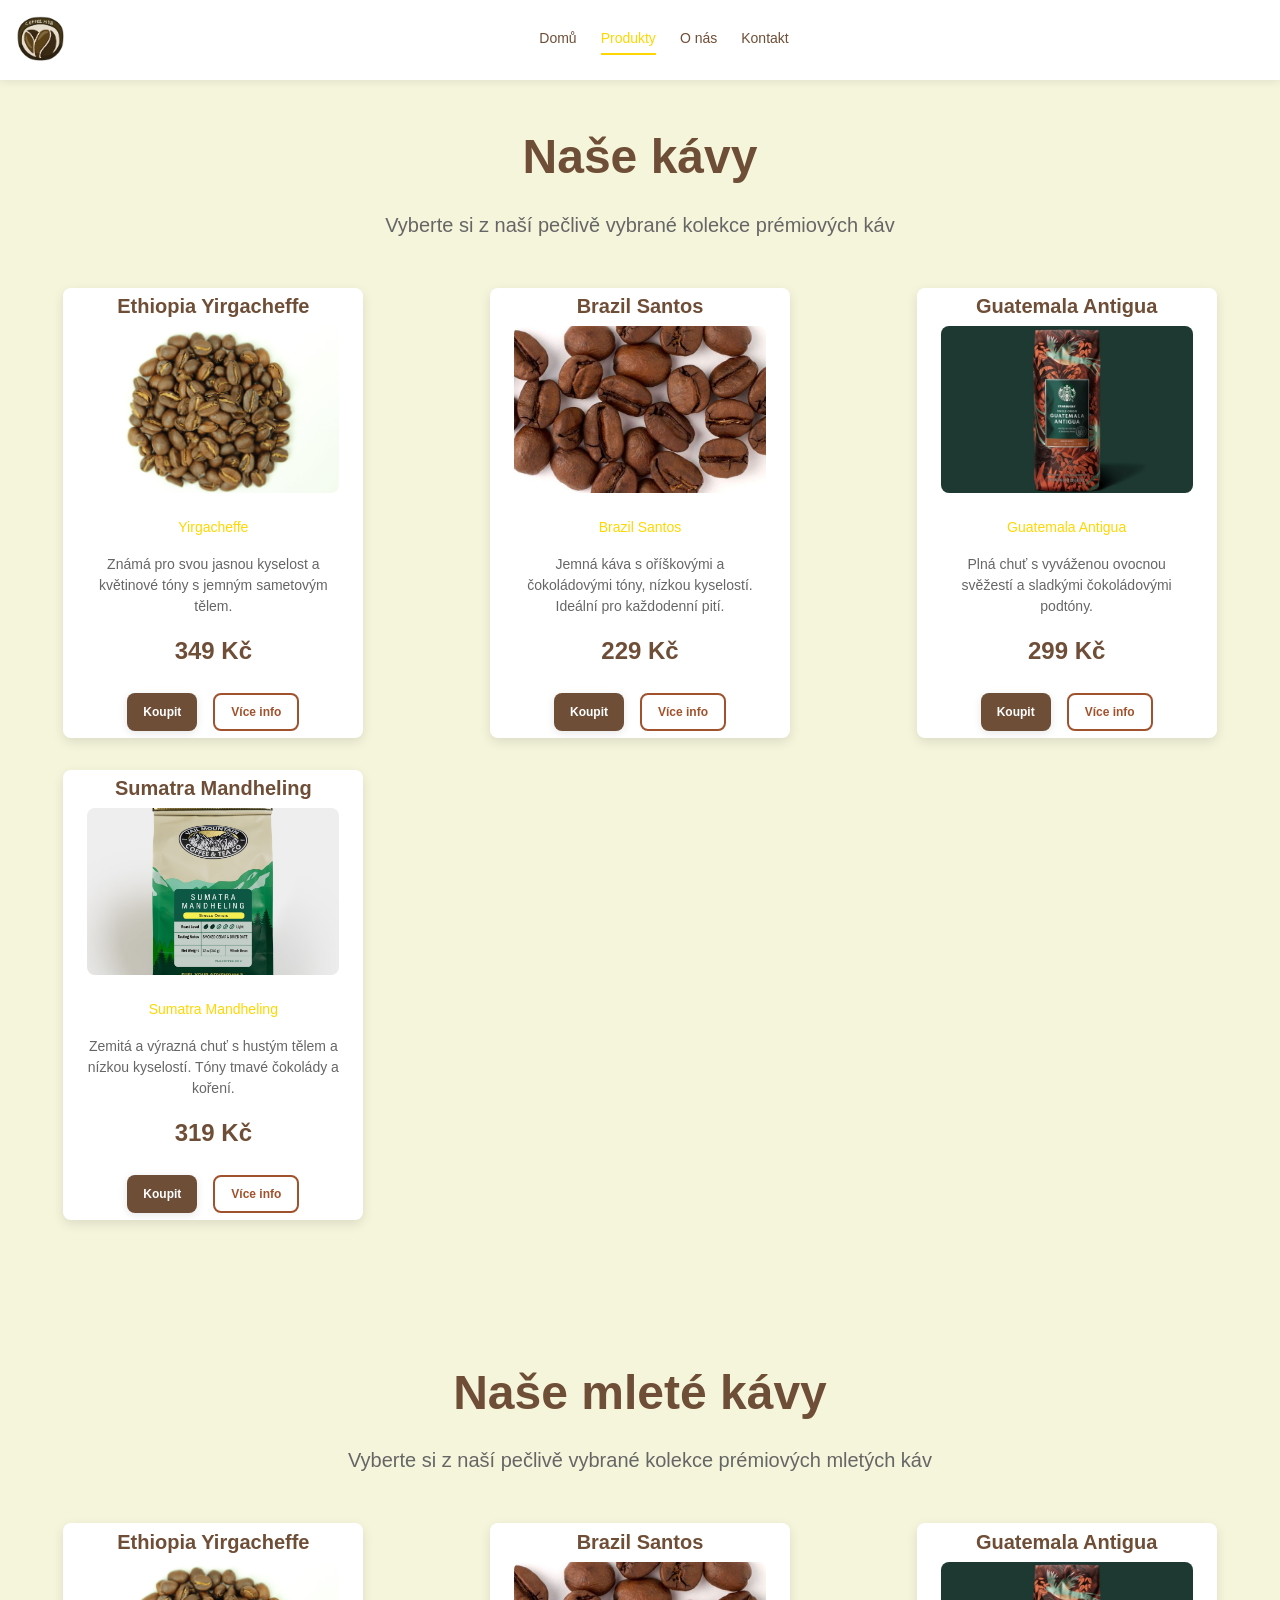
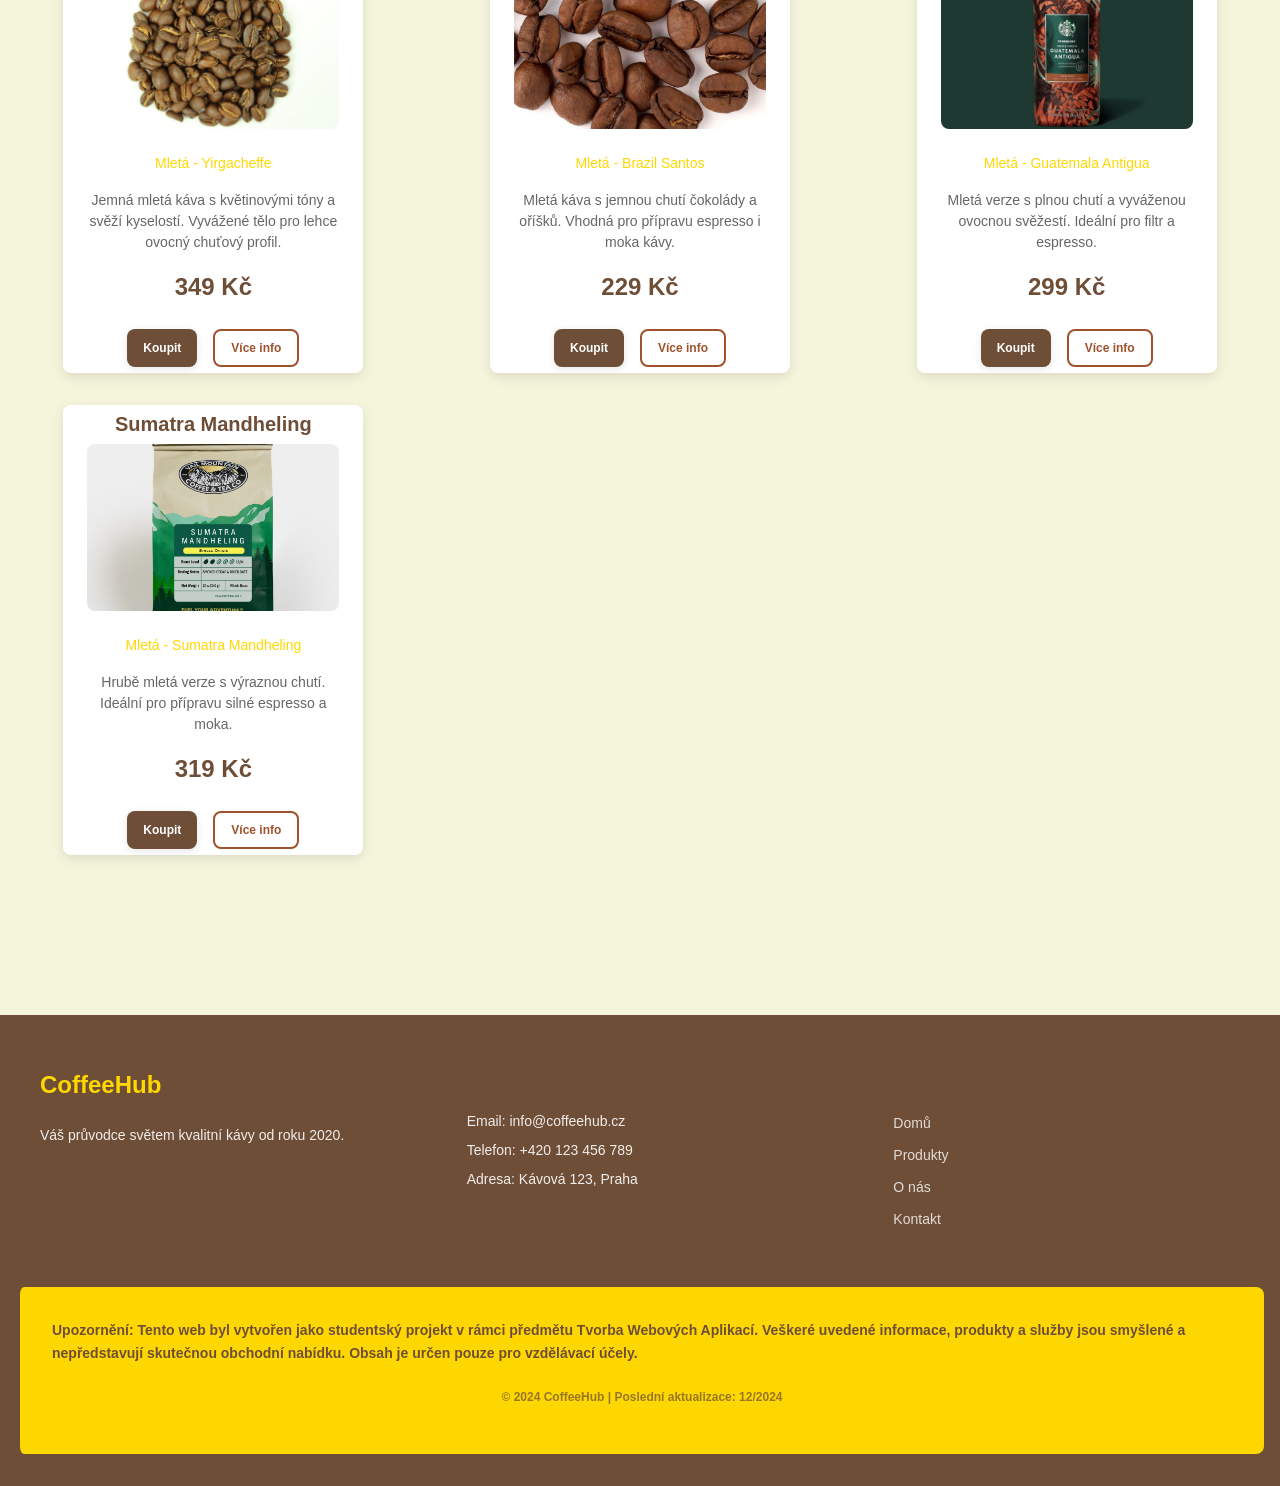
==== products.html @ 379646ee "big them change" ====
<!DOCTYPE html>
<html lang="cs">

<head>
    <meta charset="UTF-8">
    <meta name="viewport" content="width=device-width, initial-scale=1.0">
    <title>CoffeeHub - Naše kávy</title>
    <meta name="description"
        content="Objevte svět výjimečné kávy s CoffeeHub. Nabízíme prémiové kávové zrna z nejlepších plantáží světa.">
    <link rel="preconnect" href="https://fonts.googleapis.com">
    <link rel="preconnect" href="https://fonts.gstatic.com" crossorigin>
    <link
        href="https://fonts.googleapis.com/css2?family=Inter:wght@400;500;600;700&family=Playfair+Display:wght@400;500;600;700&display=swap"
        rel="stylesheet">
    <link rel="stylesheet" href="css/reset.css">
    <link rel="stylesheet" href="css/base.css">
    <link rel="stylesheet" href="css/layout.css">
    <link rel="stylesheet" href="css/components.css">
    <link rel="stylesheet" href="css/utilities.css">
    <link rel="stylesheet" href="css/theme.css">
</head>

<body>
    <header class="header container">
        <a href="index.html" class="logo-link">
            <img class="logo" src="files/logo.png" alt="CoffeeHub Logo">
        </a>
        
        <input type="checkbox" id="menu-toggle" class="menu-toggle" hidden>
        <label for="menu-toggle" class="menu-icon">
            <span class="menu-icon__line"></span>
            <span class="menu-icon__line"></span>
            <span class="menu-icon__line"></span>
        </label>
        
        <nav class="nav">
            <ul class="nav__list">
                <li class="nav__item"><a href="index.html" class="nav__link">Domů</a></li>
                <li class="nav__item"><a href="products.html" class="nav__link nav__link--active">Produkty</a></li>
                <li class="nav__item"><a href="index.html#o-nas" class="nav__link">O nás</a></li>
                <li class="nav__item"><a href="index.html#kontakt" class="nav__link">Kontakt</a></li>
            </ul>
        </nav>
    </header>

    <main class="main">
        <section class="products container" id="produkty">
            <h2 class="section-title">Naše kávy</h2>
            <p class="section-description">
                Vyberte si z naší pečlivě vybrané kolekce prémiových káv
            </p>

            <div class="products-grid">
                <!-- Product Card 1 -->
                <div class="card">
                    <input type="checkbox" id="flip-ethiopia" class="card__toggle" hidden>

                    <div class="card__front card__content">
                        <h3 class="card__title">Ethiopia Yirgacheffe</h3>
                        <img class="card__image" src="files/ethiopia_yirgacheffe.png" alt="Image of Ethiopia Yirgacheffe coffee beans">
                        <span class="card__subtitle">Yirgacheffe</span>
                        <p class="card__description">
                            Známá pro svou jasnou kyselost a květinové tóny s jemným sametovým tělem.
                        </p>
                        <div class="card__price">349 Kč</div>
                        <div class="card__actions">
                            <button class="button button--primary button--small">Koupit</button>
                            <label for="flip-ethiopia" class="button button--secondary button--small">Více info</label>
                        </div>
                    </div>

                    <div class="card__back card__content">
                        <h3 class="card__title">Ethiopia Yirgacheffe</h3>
                        <img class="card__image" src="files/ethiopia_yirgacheffe.png" alt="Image of Ethiopia Yirgacheffe coffee beans">
                        <span class="card__subtitle">Yirgacheffe</span>
                        <p class="card__description">
                            Pěstována v nadmořské výšce 1 700–2 200 metrů. Jemná a ovocná vůně s nádechem jasmínu.
                        </p>
                        <div class="card__actions">
                            <label for="flip-ethiopia" class="button button--secondary button--small">Zpět</label>
                        </div>
                    </div>
                </div>

                <!-- Product Card 2 -->
                <div class="card">
                    <input type="checkbox" id="flip-brazil" class="card__toggle" hidden>

                    <div class="card__front card__content">
                        <h3 class="card__title">Brazil Santos</h3>
                        <img class="card__image" src="files/brazil_santos.jpg" alt="Image of Brazil Santos coffee beans">
                        <span class="card__subtitle">Brazil Santos</span>
                        <p class="card__description">
                            Jemná káva s oříškovými a čokoládovými tóny, nízkou kyselostí. Ideální pro každodenní pití.
                        </p>
                        <div class="card__price">229 Kč</div>
                        <div class="card__actions">
                            <button class="button button--primary button--small">Koupit</button>
                            <label for="flip-brazil" class="button button--secondary button--small">Více info</label>
                        </div>
                    </div>

                    <div class="card__back card__content">
                        <h3 class="card__title">Brazil Santos</h3>
                        <img class="card__image" src="files/brazil_santos.jpg" alt="Image of Brazil Santos coffee beans">
                        <span class="card__subtitle">Brazil Santos</span>
                        <p class="card__description">
                            Pěstována v nízkých nadmořských výškách. Nabízí jemný profil s chutí čokolády, karamelu a oříšků.
                        </p>
                        <div class="card__actions">
                            <label for="flip-brazil" class="button button--secondary button--small">Zpět</label>
                        </div>
                    </div>
                </div>

                <!-- Product Card 3 -->
                <div class="card">
                    <input type="checkbox" id="flip-guatemala" class="card__toggle" hidden>

                    <div class="card__front card__content">
                        <h3 class="card__title">Guatemala Antigua</h3>
                        <img class="card__image" src="files/guatemala_antigua.jpg" alt="Image of Guatemala Antigua coffee beans">
                        <span class="card__subtitle">Guatemala Antigua</span>
                        <p class="card__description">
                            Plná chuť s vyváženou ovocnou svěžestí a sladkými čokoládovými podtóny.
                        </p>
                        <div class="card__price">299 Kč</div>
                        <div class="card__actions">
                            <button class="button button--primary button--small">Koupit</button>
                            <label for="flip-guatemala" class="button button--secondary button--small">Více info</label>
                        </div>
                    </div>

                    <div class="card__back card__content">
                        <h3 class="card__title">Guatemala Antigua</h3>
                        <img class="card__image" src="files/guatemala_antigua.jpg" alt="Image of Guatemala Antigua coffee beans">
                        <span class="card__subtitle">Guatemala Antigua</span>
                        <p class="card__description">
                            Pěstována v sopečné půdě regionu Antigua. Komplexní profil s tóny koření a citrusů.
                        </p>
                        <div class="card__actions">
                            <label for="flip-guatemala" class="button button--secondary button--small">Zpět</label>
                        </div>
                    </div>
                </div>

                <!-- Product Card 4 -->
                <div class="card">
                    <input type="checkbox" id="flip-sumatra" class="card__toggle" hidden>

                    <div class="card__front card__content">
                        <h3 class="card__title">Sumatra Mandheling</h3>
                        <img class="card__image" src="files/sumatra_mandheling.jpg" alt="Image of Sumatra Mandheling coffee beans">
                        <span class="card__subtitle">Sumatra Mandheling</span>
                        <p class="card__description">
                            Zemitá a výrazná chuť s hustým tělem a nízkou kyselostí. Tóny tmavé čokolády a koření.
                        </p>
                        <div class="card__price">319 Kč</div>
                        <div class="card__actions">
                            <button class="button button--primary button--small">Koupit</button>
                            <label for="flip-sumatra" class="button button--secondary button--small">Více info</label>
                        </div>
                    </div>

                    <div class="card__back card__content">
                        <h3 class="card__title">Sumatra Mandheling</h3>
                        <img class="card__image" src="files/sumatra_mandheling.jpg" alt="Image of Sumatra Mandheling coffee beans">
                        <span class="card__subtitle">Sumatra Mandheling</span>
                        <p class="card__description">
                            Pěstována ve vysokých nadmořských výškách na Sumatře. Známá pro plné tělo a komplexní chuť.
                        </p>
                        <div class="card__actions">
                            <label for="flip-sumatra" class="button button--secondary button--small">Zpět</label>
                        </div>
                    </div>
                </div>
            </div>
        </section>

        <section class="products container" id="produkty-kava-mleta">
            <h2 class="section-title">Naše mleté kávy</h2>
            <p class="section-description">
                Vyberte si z naší pečlivě vybrané kolekce prémiových mletých káv
            </p>

            <div class="products-grid">
                <!-- Ground Coffee Card 1 -->
                <div class="card">
                    <input type="checkbox" id="flip-ethiopia-ground" class="card__toggle" hidden>

                    <div class="card__front card__content">
                        <h3 class="card__title">Ethiopia Yirgacheffe</h3>
                        <img class="card__image" src="files/ethiopia_yirgacheffe.png" alt="Image of Ethiopia Yirgacheffe coffee beans">
                        <span class="card__subtitle">Mletá - Yirgacheffe</span>
                        <p class="card__description">
                            Jemná mletá káva s květinovými tóny a svěží kyselostí. Vyvážené tělo pro lehce ovocný chuťový profil.
                        </p>
                        <div class="card__price">349 Kč</div>
                        <div class="card__actions">
                            <button class="button button--primary button--small">Koupit</button>
                            <label for="flip-ethiopia-ground" class="button button--secondary button--small">Více info</label>
                        </div>
                    </div>

                    <div class="card__back card__content">
                        <h3 class="card__title">Ethiopia Yirgacheffe</h3>
                        <img class="card__image" src="files/ethiopia_yirgacheffe.png" alt="Image of Ethiopia Yirgacheffe coffee beans">
                        <span class="card__subtitle">Mletá - Yirgacheffe</span>
                        <p class="card__description">
                            Jemně mletá pro filtrovanou kávu. Nabízí květinovou vůni s nádechem jasmínu a citrusů.
                        </p>
                        <div class="card__actions">
                            <label for="flip-ethiopia-ground" class="button button--secondary button--small">Zpět</label>
                        </div>
                    </div>
                </div>

                <!-- Ground Coffee Card 2 -->
                <div class="card">
                    <input type="checkbox" id="flip-brazil-ground" class="card__toggle" hidden>

                    <div class="card__front card__content">
                        <h3 class="card__title">Brazil Santos</h3>
                        <img class="card__image" src="files/brazil_santos.jpg" alt="Image of Brazil Santos coffee beans">
                        <span class="card__subtitle">Mletá - Brazil Santos</span>
                        <p class="card__description">
                            Mletá káva s jemnou chutí čokolády a oříšků. Vhodná pro přípravu espresso i moka kávy.
                        </p>
                        <div class="card__price">229 Kč</div>
                        <div class="card__actions">
                            <button class="button button--primary button--small">Koupit</button>
                            <label for="flip-brazil-ground" class="button button--secondary button--small">Více info</label>
                        </div>
                    </div>

                    <div class="card__back card__content">
                        <h3 class="card__title">Brazil Santos</h3>
                        <img class="card__image" src="files/brazil_santos.jpg" alt="Image of Brazil Santos coffee beans">
                        <span class="card__subtitle">Mletá - Brazil Santos</span>
                        <p class="card__description">
                            Jemně mletá káva s jemně sladkými tóny karamelu a výrazem čokolády. Univerzální využití.
                        </p>
                        <div class="card__actions">
                            <label for="flip-brazil-ground" class="button button--secondary button--small">Zpět</label>
                        </div>
                    </div>
                </div>

                <!-- Ground Coffee Card 3 -->
                <div class="card">
                    <input type="checkbox" id="flip-guatemala-ground" class="card__toggle" hidden>

                    <div class="card__front card__content">
                        <h3 class="card__title">Guatemala Antigua</h3>
                        <img class="card__image" src="files/guatemala_antigua.jpg" alt="Image of Guatemala Antigua coffee beans">
                        <span class="card__subtitle">Mletá - Guatemala Antigua</span>
                        <p class="card__description">
                            Mletá verze s plnou chutí a vyváženou ovocnou svěžestí. Ideální pro filtr a espresso.
                        </p>
                        <div class="card__price">299 Kč</div>
                        <div class="card__actions">
                            <button class="button button--primary button--small">Koupit</button>
                            <label for="flip-guatemala-ground" class="button button--secondary button--small">Více info</label>
                        </div>
                    </div>

                    <div class="card__back card__content">
                        <h3 class="card__title">Guatemala Antigua</h3>
                        <img class="card__image" src="files/guatemala_antigua.jpg" alt="Image of Guatemala Antigua coffee beans">
                        <span class="card__subtitle">Mletá - Guatemala Antigua</span>
                        <p class="card__description">
                            Středně mletá s komplexním profilem. Tóny koření a citrusů se krásně projevují v každém šálku.
                        </p>
                        <div class="card__actions">
                            <label for="flip-guatemala-ground" class="button button--secondary button--small">Zpět</label>
                        </div>
                    </div>
                </div>

                <!-- Ground Coffee Card 4 -->
                <div class="card">
                    <input type="checkbox" id="flip-sumatra-ground" class="card__toggle" hidden>

                    <div class="card__front card__content">
                        <h3 class="card__title">Sumatra Mandheling</h3>
                        <img class="card__image" src="files/sumatra_mandheling.jpg" alt="Image of Sumatra Mandheling coffee beans">
                        <span class="card__subtitle">Mletá - Sumatra Mandheling</span>
                        <p class="card__description">
                            Hrubě mletá verze s výraznou chutí. Ideální pro přípravu silné espresso a moka.
                        </p>
                        <div class="card__price">319 Kč</div>
                        <div class="card__actions">
                            <button class="button button--primary button--small">Koupit</button>
                            <label for="flip-sumatra-ground" class="button button--secondary button--small">Více info</label>
                        </div>
                    </div>

                    <div class="card__back card__content">
                        <h3 class="card__title">Sumatra Mandheling</h3>
                        <img class="card__image" src="files/sumatra_mandheling.jpg" alt="Image of Sumatra Mandheling coffee beans">
                        <span class="card__subtitle">Mletá - Sumatra Mandheling</span>
                        <p class="card__description">
                            Hrubě mletá pro silné nápoje. Zemitá a výrazná chuť s tóny tmavé čokolády a koření.
                        </p>
                        <div class="card__actions">
                            <label for="flip-sumatra-ground" class="button button--secondary button--small">Zpět</label>
                        </div>
                    </div>
                </div>
            </div>
        </section>
    </main>

    <footer class="footer container">
        <div class="footer__content footer__content--grid">
            <div class="footer__section">
                <h3 class="footer__title">CoffeeHub</h3>
                <p class="footer__description">
                    Váš průvodce světem kvalitní kávy od roku 2020.
                </p>
            </div>

            <div class="footer__section">
                <h4 class="footer__subtitle">Kontakt</h4>
                <p class="footer__contact">Email: info@coffeehub.cz</p>
                <p class="footer__contact">Telefon: +420 123 456 789</p>
                <p class="footer__contact">Adresa: Kávová 123, Praha</p>
            </div>

            <div class="footer__section">
                <h4 class="footer__subtitle">Rychlé odkazy</h4>
                <ul class="footer__links">
                    <li><a href="index.html" class="footer__link">Domů</a></li>
                    <li><a href="products.html" class="footer__link">Produkty</a></li>
                    <li><a href="index.html#o-nas" class="footer__link">O nás</a></li>
                    <li><a href="index.html#kontakt" class="footer__link">Kontakt</a></li>
                </ul>
            </div>
        </div>

        <!-- Disclaimer -->
        <div class="disclaimer disclaimer--prominent">
            <p class="disclaimer__text">
                <strong>Upozornění:</strong> Tento web byl vytvořen jako studentský projekt v rámci předmětu Tvorba Webových Aplikací. Veškeré uvedené informace, produkty a služby jsou smyšlené a nepředstavují skutečnou obchodní nabídku. Obsah je určen pouze pro vzdělávací účely.
            </p>
            <p class="footer__copyright">
                &copy; 2024 CoffeeHub | Poslední aktualizace: 12/2024
            </p>
        </div>
    </footer>

</body>

</html>
---- css/base.css ----
:root {
    /* Design Tokens - Grid Unit */
    --grid-unit: 4px;

    /* Design Tokens - Colors */
    --color-primary: #6F4E37; /* Coffee Brown */
    --color-secondary: #A0522D; /* Sienna/Terracotta */
    --color-accent: #FFD700; /* Gold/Yellow for highlights */
    --color-text: #333333;
    --color-muted: #666666;
    --color-white: #FFFFFF;
    --color-bg: #F5F5DC; /* Beige/Cream background */
    --color-error: #CC0000;
    --color-success: #008000;


    /* New Theming Variables (Light Mode Defaults) */
    --color-primary-hover: #A0522D; /* Sienna */
    --color-border: #ddd; /* Light gray border */
    --color-primary-shadow: rgba(111, 78, 55, 0.1); /* Shadow based on primary color */
    --color-bg-hover: #FFFACD; /* Light yellow hover for features */
    --color-surface: var(--color-white); /* White surface for cards/info boxes */
    --color-bg-secondary: var(--color-bg); /* Secondary background for sections */
    --color-primary-bg: var(--color-primary); /* Primary color for footer background */
    --color-text-on-primary: var(--color-white); /* White text on primary background */
    --color-shadow: rgba(0, 0, 0, 0.05); /* Light shadow for contact/info boxes */
    --color-accent-shadow: rgba(255, 215, 0, 0.1); /* Light accent shadow for hero */

    /* Design Tokens - Spacing Scale (based on 4px grid) */
    --space-xxs: calc(var(--grid-unit) * 1); /* 4px */
    --space-xs: calc(var(--grid-unit) * 2); /* 8px */
    --space-sm: calc(var(--grid-unit) * 4); /* 16px */
    --space-md: calc(var(--grid-unit) * 6); /* 24px */
    --space-lg: calc(var(--grid-unit) * 8); /* 32px */
    --space-xl: calc(var(--grid-unit) * 12); /* 48px */
    --space-xxl: calc(var(--grid-unit) * 16); /* 64px */
    --space-massive: calc(var(--grid-unit) * 24); /* 96px */

    /* Design Tokens - Typography Scale (Modular Scale) */
    --text-xs: 0.75rem; /* 12px */
    --text-sm: 0.875rem; /* 14px */
    --text-base: 1rem; /* 16px */
    --text-md: 1.25rem; /* 20px */
    --text-lg: 1.5rem; /* 24px */
    --text-xl: 2rem; /* 32px */
    --text-xxl: 3rem; /* 48px */
    --text-massive: 4rem; /* 64px */

    /* Design Tokens - Component Dimensions */
    --logo-size: 48px;
    --card-width: 300px;
    --card-height: 450px;
    --image-width: 100%;
    --image-height: 167px;
}

/* Base styles for semantic elements */
h1, h2, h3, h4, h5, h6 {
    font-family: helvetica, serif;
    line-height: 1.2;
    margin-bottom: var(--space-sm);
    color: var(--color-primary);
}

h1 { font-size: var(--text-massive); }
h2 { font-size: var(--text-xxl); }
h3 { font-size: var(--text-xl); }
h4 { font-size: var(--text-lg); }

p {
    margin-bottom: var(--space-sm);
}

.container {
   /* max-width: 1200px;*/
    margin-inline: auto;
    padding-inline: var(--space-sm);
}

.section-title {
    text-align: center;
    margin-bottom: var(--space-md);
}

.section-description {
    text-align: center;
    font-size: var(--text-md);
    color: var(--color-muted);
    margin-bottom: var(--space-xl);
}

/* Responsive adjustments for base typography */
@media (max-width: 768px) {
    h1 { font-size: var(--text-xxl); }
    h2 { font-size: var(--text-xl); }
    h3 { font-size: var(--text-lg); }
    h4 { font-size: var(--text-md); }
    .section-description { font-size: var(--text-base); }
}
---- css/layout.css ----
/* ===================================
   CoffeeHub Layout.css
   Layout and structural styles
   =================================== */

/* ===== HEADER ===== */
.header {
    display: flex;
    justify-content: space-between;
    align-items: center;
    padding-block: var(--space-sm);
    background-color: var(--color-surface);
    box-shadow: 0 2px 8px rgba(0, 0, 0, 0.08);
    position: sticky;
    top: 0;
    z-index: 100;
}

.header a {
    display: inline-block;
}

.logo {
    height: var(--logo-size);
    width: auto;
    transition: transform 0.3s ease;
}

.logo:hover {
    transform: scale(1.05);
}

/* ===== NAVIGATION ===== */
.nav {
    flex: 1;
}

.nav__list {
    display: flex;
    justify-content: center;
    align-items: center;
    flex-direction: row;
    gap: var(--space-md);
    list-style: none;
}

.nav__item {
    position: relative;
}

.nav__link {
    font-size: var(--text-sm);
    color: var(--color-primary);
    font-weight: 500;
    transition: color 0.3s ease, border-bottom 0.3s ease;
    padding-bottom: 4px;
    border-bottom: 2px solid transparent;
}

.nav__link:hover,
.nav__link--active {
    color: var(--color-accent);
    border-bottom-color: var(--color-accent);
}

/* Hamburger Menu (Mobile) */
.menu-toggle {
    display: none;
}

.menu-icon {
    display: none;
    flex-direction: column;
    cursor: pointer;
    gap: 6px;
}

.menu-icon__line {
    width: 25px;
    height: 3px;
    background-color: var(--color-primary-bg);
    border-radius: 2px;
    transition: all 0.3s ease;
}

@media (max-width: 768px) {
    .menu-icon {
        display: flex;
    }

    .nav {
        position: absolute;
        top: 100%;
        left: 0;
        right: 0;
        background-color: var(--color-surface);
        max-height: 0;
        overflow: hidden;
        transition: max-height 0.3s ease;
        box-shadow: 0 4px 8px rgba(0, 0, 0, 0.1);
    }

    .menu-toggle:checked ~ .nav {
        max-height: 300px;
    }

    .menu-toggle:checked ~ .menu-icon .menu-icon__line:nth-child(1) {
        transform: rotate(45deg) translate(10px, 10px);
    }

    .menu-toggle:checked ~ .menu-icon .menu-icon__line:nth-child(2) {
        opacity: 0;
    }

    .menu-toggle:checked ~ .menu-icon .menu-icon__line:nth-child(3) {
        transform: rotate(-45deg) translate(7px, -7px);
    }

    .nav__list {
        flex-direction: column;
        gap: var(--space-sm);
        padding: var(--space-md);
    }

    .nav__link {
        display: block;
        padding: var(--space-sm) 0;
        border-bottom: 1px solid var(--color-border);
    }

    .nav__link:last-child {
        border-bottom: none;
    }

    .header {
        flex-direction: row;
    }

    .container {
        padding-inline: var(--space-sm);
    }
}

/* ===== MAIN CONTENT ===== */
.main {
    flex: 1;
}

/* ===== HERO SECTION ===== */
.hero {
    text-align: center;
    padding-block: var(--space-xxl);
    background: linear-gradient(135deg, var(--color-bg) 0%, var(--color-bg-hover) 100%);
    position: relative;
    overflow: hidden;
}

.hero::before {
    content: '';
    position: absolute;
    top: -50%;
    right: -10%;
    width: 500px;
    height: 500px;
    background: radial-gradient(circle, var(--color-accent-shadow) 0%, transparent 70%);
    border-radius: 50%;
}

.hero__content {
    position: relative;
    z-index: 1;
    max-width: 600px;
    margin: 0 auto;
}

.hero__title {
    font-size: var(--text-massive);
    margin-bottom: var(--space-md);
    color: var(--color-primary);
    line-height: 1.1;
}

.hero__description {
    font-size: var(--text-md);
    margin-bottom: var(--space-lg);
    color: var(--color-muted);
    line-height: 1.6;
}

.hero__actions {
    display: flex;
    justify-content: center;
    gap: var(--space-md);
    flex-wrap: wrap;
}

@media (max-width: 768px) {
    .hero {
        padding-block: var(--space-xl);
    }

    .hero__title {
        font-size: var(--text-xxl);
    }

    .hero__description {
        font-size: var(--text-base);
    }

    .hero__actions {
        gap: var(--space-sm);
    }
}

/* ===== ABOUT SECTION ===== */
.about {
    padding-block: var(--space-xxl);
}

.about__content {
    display: flex;
    grid-template-columns: 1fr 1fr;
    gap: var(--space-xl);
    align-items: center;
}

.about__text {
    padding-right: var(--space-lg);
}

.about__image {
    width: 100%;
    height: 400px;
    background: linear-gradient(135deg, var(--color-primary) 0%, var(--color-secondary) 100%);
    border-radius: calc(var(--grid-unit) * 3);
    display: flex;
    align-items: center;
    justify-content: center;
    color: var(--color-text-on-primary);
    font-size: var(--text-lg);
    font-weight: 600;
}

@media (max-width: 768px) {
    .about__content {
        grid-template-columns: 1fr;
        gap: var(--space-md);
    }

    .about__text {
        padding-right: 0;
    }

    .about__image {
        height: 250px;
    }
}

/* ===== CONTACT SECTION ===== */
.contact {
    padding-block: var(--space-xxl);
    background-color: var(--color-bg-secondary);
}

.contact__content {
    display: grid;
    grid-template-columns: 1fr 1fr;
    gap: var(--space-xl);
}

.contact__info {
    padding: var(--space-lg);
    background-color: var(--color-surface);
    border-radius: calc(var(--grid-unit) * 2);
    box-shadow: 0 2px 8px var(--color-shadow);
}

.contact__form {
    padding: var(--space-lg);
    background-color: var(--color-surface);
    border-radius: calc(var(--grid-unit) * 2);
    box-shadow: 0 2px 8px var(--color-shadow);
}

@media (max-width: 768px) {
    .contact__content {
        grid-template-columns: 1fr;
    }
}

/* ===== PRODUCTS SECTION ===== */
.products-grid {
    display: grid;
    grid-template-columns: repeat(auto-fit, minmax(300px, 1fr));
    gap: var(--space-lg);
    margin-block: var(--space-xl);
    justify-items: center;
}

@media (max-width: 768px) {
    .products-grid {
        grid-template-columns: 1fr;
        gap: var(--space-md);
    }
}

/* ===== FOOTER ===== */
.footer {
    background-color: var(--color-primary-bg);
    color: var(--color-text-on-primary);
    padding-block: var(--space-lg);
    margin-top: var(--space-xxl);
}

.footer__content {
    display: grid;
    grid-template-columns: repeat(3, 1fr);
    gap: var(--space-lg);
    margin-bottom: var(--space-lg);
}

.footer__content--grid {
    display: grid;
    grid-template-columns: repeat(3, 1fr);
    gap: var(--space-lg);
}

.footer__section {
    padding: var(--space-md);
}

.footer__copyright {
    font-size: var(--text-xs);
    text-align: center;
    opacity: 0.7;
    margin-top: var(--space-md);
}

@media (max-width: 768px) {
    .footer__content {
        grid-template-columns: 1fr;
        gap: var(--space-md);
    }

    .footer__section {
        padding: var(--space-sm);
    }
}

/* ===== SECTION STYLES ===== */
section {
    padding-block: var(--space-xl);
}

.section-title {
    text-align: center;
    margin-bottom: var(--space-md);
    font-size: var(--text-xxl);
    color: var(--color-primary);
}

.section-description {
    text-align: center;
    font-size: var(--text-md);
    color: var(--color-muted);
    margin-bottom: var(--space-xl);
}

@media (max-width: 768px) {
    .section-title {
        font-size: var(--text-xl);
    }

    .section-description {
        font-size: var(--text-base);
    }
}
---- css/components.css ----
/* ===================================
   CoffeeHub Components.css
   Modern component library with modifiers
   =================================== */

/* ===== BUTTONS ===== */
.button {
    display: inline-block;
    padding: calc(var(--grid-unit) * 3) calc(var(--grid-unit) * 6);
    border-radius: calc(var(--grid-unit) * 2);
    font-size: var(--text-sm);
    font-weight: 600;
    cursor: pointer;
    transition: all 0.3s ease;
    border: none;
    text-decoration: none;
    text-align: center;
    line-height: 1.5;
}

/* Button Variants */
.button--primary {
    background-color: var(--color-primary);
    color: var(--color-white);
    box-shadow: 0 2px 8px rgba(0, 0, 0, 0.1);
}

.button--primary:hover {
    background-color: var(--color-secondary);
    box-shadow: 0 4px 12px rgba(0, 0, 0, 0.15);
    transform: translateY(-2px);
}

.button--primary:active {
    transform: translateY(0);
}

.button--secondary {
    background-color: transparent;
    border: 2px solid var(--color-secondary);
    color: var(--color-secondary);
}

.button--secondary:hover {
    background-color: var(--color-secondary);
    color: var(--color-white);
}

.button--secondary:active {
    opacity: 0.9;
}

/* Button Size Modifiers */
.button--large {
    padding: calc(var(--grid-unit) * 4) calc(var(--grid-unit) * 8);
    font-size: var(--text-md);
}

.button--small {
    padding: calc(var(--grid-unit) * 2) calc(var(--grid-unit) * 4);
    font-size: var(--text-xs);
}

/* Button Focus State (Accessibility) */
.button:focus {
    outline: 2px solid var(--color-accent);
    outline-offset: 2px;
}

/* ===== CARD COMPONENT ===== */
.card {
    position: relative;
    perspective: 1000px;
    width: var(--card-width);
    height: var(--card-height);
    cursor: pointer;
}

.card__toggle {
    display: none;
}

.card__front,
.card__back {
    position: absolute;
    width: 100%;
    height: 100%;
    display: flex;
    flex-direction: column;
    justify-content: space-between;
    align-items: center;
    padding: var(--space-md);
    background-color: var(--color-white);
    border-radius: calc(var(--grid-unit) * 2);
    box-shadow: 0 4px 12px rgba(0, 0, 0, 0.1);
    backface-visibility: hidden;
    transition: transform 0.6s ease;
    top: 0;
    left: 0;
}

.card__back {
    transform: rotateY(180deg);
}

.card__toggle:checked ~ .card__front {
    transform: rotateY(180deg);
}

.card__toggle:checked ~ .card__back {
    transform: rotateY(0deg);
}

.card:hover {
    transform: translateY(-4px);
}

.card:hover .card__front,
.card:hover .card__back {
    box-shadow: 0 8px 16px rgba(0, 0, 0, 0.15);
}

.card__content {
    display: flex;
    flex-direction: column;
    align-items: center;
    justify-content: center;
    width: 100%;
    height: 100%;
    text-align: center;
}

.card__image {
    width: 100%;
    height: var(--image-height);
    object-fit: cover;
    border-radius: calc(var(--grid-unit) * 2);
    margin-bottom: var(--space-md);
}

.card__title {
    font-size: var(--text-md);
    font-weight: 600;
    margin-bottom: var(--space-xs);
    color: var(--color-primary);
}

.card__subtitle {
    font-size: var(--text-sm);
    color: var(--color-accent);
    font-weight: 500;
    margin-bottom: var(--space-sm);
}

.card__description {
    font-size: var(--text-sm);
    color: var(--color-muted);
    margin-bottom: var(--space-sm);
    line-height: 1.5;
}

.card__price {
    font-size: var(--text-lg);
    font-weight: 700;
    color: var(--color-primary);
    margin-bottom: var(--space-md);
}

.card__actions {
    display: flex;
    gap: var(--space-sm);
    width: 100%;
    justify-content: center;
    flex-wrap: wrap;
}

/* Card Modifier - Featured */
.card--featured {
    border: 2px solid var(--color-accent);
    transform: scale(1.05);
}

.card--featured:hover {
    transform: scale(1.05) translateY(-4px);
}

/* ===== FEATURE COMPONENT ===== */
.about__features {
    display: grid;
    grid-template-columns: repeat(3, 1fr);
    gap: var(--space-md);
}

.feature {
    padding: var(--space-md);
    background-color: var(--color-bg);
    border-radius: calc(var(--grid-unit) * 2);
    text-align: center;
    transition: all 0.3s ease;
}

.feature:hover {
    background-color: var(--color-bg-hover);
    transform: translateY(-4px);
    box-shadow: 0 4px 12px rgba(0, 0, 0, 0.1);
}

.feature__title {
    font-size: var(--text-md);
    color: var(--color-primary);
    margin-bottom: var(--space-xs);
}

.feature__description {
    font-size: var(--text-sm);
    color: var(--color-muted);
}

@media (max-width: 768px) {
    .about__features {
        grid-template-columns: 1fr;
    }
}

/* ===== FORM COMPONENT ===== */
.form {
    display: flex;
    flex-direction: column;
    gap: var(--space-md);
}

.form__group {
    display: flex;
    flex-direction: column;
    gap: var(--space-xs);
}

.form__label {
    font-size: var(--text-sm);
    font-weight: 600;
    color: var(--color-primary);
}

.form__input,
.form__textarea {
    padding: var(--space-sm);
    border: 2px solid var(--color-border);
    border-radius: calc(var(--grid-unit) * 1);
    font-size: var(--text-base);
    font-family: inherit;
    transition: border-color 0.3s ease, box-shadow 0.3s ease;
}

.form__input:focus,
.form__textarea:focus {
    outline: none;
    border-color: var(--color-primary);
    box-shadow: 0 0 0 3px var(--color-primary-shadow);
}

.form__textarea {
    resize: vertical;
    min-height: 120px;
}

/* ===== FOOTER COMPONENTS ===== */
.footer__title {
    font-size: var(--text-lg);
    font-weight: 700;
    margin-bottom: var(--space-md);
    color: var(--color-accent);
}

.footer__subtitle {
    font-size: var(--text-md);
    font-weight: 600;
    margin-bottom: var(--space-sm);
}

.footer__description {
    font-size: var(--text-sm);
    line-height: 1.6;
    opacity: 0.9;
}

.footer__contact {
    font-size: var(--text-sm);
    margin-bottom: var(--space-xs);
    opacity: 0.9;
}

.footer__links {
    list-style: none;
    display: flex;
    flex-direction: column;
    gap: var(--space-xs);
}

.footer__link {
    font-size: var(--text-sm);
    color: var(--color-white);
    opacity: 0.8;
    transition: opacity 0.3s ease, color 0.3s ease;
}

.footer__link:hover {
    opacity: 1;
    color: var(--color-accent);
}

/* ===== DISCLAIMER COMPONENT ===== */
.disclaimer {
    background-color: var(--color-accent);
    color: var(--color-primary);
    padding: var(--space-lg);
    border-radius: calc(var(--grid-unit) * 2);
    margin-top: var(--space-lg);
    border-left: 4px solid var(--color-primary);
}

.disclaimer--prominent {
    background-color: var(--color-accent);
    color: var(--color-primary);
    padding: var(--space-lg);
    border-radius: calc(var(--grid-unit) * 2);
    margin-top: var(--space-lg);
    border-left: 4px solid var(--color-primary);
    font-weight: 600;
}

.disclaimer__text {
    font-size: var(--text-sm);
    margin-bottom: var(--space-sm);
    line-height: 1.6;
}

/* ===== ABOUT DESCRIPTION COMPONENT ===== */
.about__description {
    font-size: var(--text-md);
    color: var(--color-muted);
    margin-bottom: var(--space-lg);
    line-height: 1.8;
}

.contact__subtitle {
    font-size: var(--text-md);
    color: var(--color-primary);
    margin-bottom: var(--space-md);
    font-weight: 600;
}

.contact__text {
    font-size: var(--text-sm);
    color: var(--color-text);
    margin-bottom: var(--space-md);
    line-height: 1.8;
}

.image-placeholder {
    text-align: center;
}
---- css/utilities.css ----
/* ===================================
   CoffeeHub Utilities.css
   Spacing, text, flex/grid helpers
   =================================== */

/* ===== SPACING UTILITIES ===== */
/* Margin utilities */
.mg-xxs { margin: var(--space-xxs); }
.mg-xs { margin: var(--space-xs); }
.mg-sm { margin: var(--space-sm); }
.mg-md { margin: var(--space-md); }
.mg-lg { margin: var(--space-lg); }
.mg-xl { margin: var(--space-xl); }

.mg-t-xs { margin-top: var(--space-xs); }
.mg-t-sm { margin-top: var(--space-sm); }
.mg-t-md { margin-top: var(--space-md); }
.mg-t-lg { margin-top: var(--space-lg); }

.mg-b-xs { margin-bottom: var(--space-xs); }
.mg-b-sm { margin-bottom: var(--space-sm); }
.mg-b-md { margin-bottom: var(--space-md); }
.mg-b-lg { margin-bottom: var(--space-lg); }

.mg-x-auto { margin-left: auto; margin-right: auto; }

/* Padding utilities */
.pd-xxs { padding: var(--space-xxs); }
.pd-xs { padding: var(--space-xs); }
.pd-sm { padding: var(--space-sm); }
.pd-md { padding: var(--space-md); }
.pd-lg { padding: var(--space-lg); }
.pd-xl { padding: var(--space-xl); }

.pd-t-xs { padding-top: var(--space-xs); }
.pd-t-sm { padding-top: var(--space-sm); }
.pd-t-md { padding-top: var(--space-md); }
.pd-t-lg { padding-top: var(--space-lg); }

.pd-b-xs { padding-bottom: var(--space-xs); }
.pd-b-sm { padding-bottom: var(--space-sm); }
.pd-b-md { padding-bottom: var(--space-md); }
.pd-b-lg { padding-bottom: var(--space-lg); }

/* ===== FLEXBOX UTILITIES ===== */
.flex { display: flex; }
.flex-center { display: flex; justify-content: center; align-items: center; }
.flex-between { display: flex; justify-content: space-between; align-items: center; }
.flex-around { display: flex; justify-content: space-around; align-items: center; }
.flex-column { display: flex; flex-direction: column; }
.flex-column-center { display: flex; flex-direction: column; justify-content: center; align-items: center; }
.flex-wrap { display: flex; flex-wrap: wrap; }
.flex-gap-sm { display: flex; gap: var(--space-sm); }
.flex-gap-md { display: flex; gap: var(--space-md); }
.flex-gap-lg { display: flex; gap: var(--space-lg); }

.flex-1 { flex: 1; }
.flex-grow { flex-grow: 1; }
.flex-shrink { flex-shrink: 1; }

/* ===== GRID UTILITIES ===== */
.grid { display: grid; }
.grid-2 { display: grid; grid-template-columns: repeat(2, 1fr); }
.grid-3 { display: grid; grid-template-columns: repeat(3, 1fr); }
.grid-4 { display: grid; grid-template-columns: repeat(4, 1fr); }
.grid-gap-sm { gap: var(--space-sm); }
.grid-gap-md { gap: var(--space-md); }
.grid-gap-lg { gap: var(--space-lg); }

/* ===== TEXT UTILITIES ===== */
.text-center { text-align: center; }
.text-left { text-align: left; }
.text-right { text-align: right; }
.text-justify { text-align: justify; }

.text-muted { color: var(--color-muted); }
.text-accent { color: var(--color-accent); }
.text-primary { color: var(--color-primary); }
.text-secondary { color: var(--color-secondary); }
.text-white { color: var(--color-white); }
.text-error { color: var(--color-error); }
.text-success { color: var(--color-success); }

.text-bold { font-weight: 700; }
.text-semibold { font-weight: 600; }
.text-medium { font-weight: 500; }
.text-normal { font-weight: 400; }

.text-xs { font-size: var(--text-xs); }
.text-sm { font-size: var(--text-sm); }
.text-base { font-size: var(--text-base); }
.text-md { font-size: var(--text-md); }
.text-lg { font-size: var(--text-lg); }
.text-xl { font-size: var(--text-xl); }
.text-xxl { font-size: var(--text-xxl); }

.text-uppercase { text-transform: uppercase; }
.text-lowercase { text-transform: lowercase; }
.text-capitalize { text-transform: capitalize; }

.line-height-tight { line-height: 1.2; }
.line-height-normal { line-height: 1.5; }
.line-height-relaxed { line-height: 1.8; }

/* ===== BORDER RADIUS ===== */
.rounded-none { border-radius: 0; }
.rounded-sm { border-radius: calc(var(--grid-unit) * 1); }
.rounded-md { border-radius: calc(var(--grid-unit) * 2); }
.rounded-lg { border-radius: calc(var(--grid-unit) * 3); }
.rounded-full { border-radius: 9999px; }

/* ===== SHADOWS ===== */
.shadow-none { box-shadow: none; }
.shadow-sm { box-shadow: 0 calc(var(--grid-unit) * 1) calc(var(--grid-unit) * 2) rgba(0, 0, 0, 0.1); }
.shadow-md { box-shadow: 0 calc(var(--grid-unit) * 2) calc(var(--grid-unit) * 4) rgba(0, 0, 0, 0.15); }
.shadow-lg { box-shadow: 0 calc(var(--grid-unit) * 3) calc(var(--grid-unit) * 6) rgba(0, 0, 0, 0.2); }

/* ===== BACKGROUND COLORS ===== */
.bg-primary { background-color: var(--color-primary); }
.bg-secondary { background-color: var(--color-secondary); }
.bg-accent { background-color: var(--color-accent); }
.bg-white { background-color: var(--color-white); }
.bg-light { background-color: var(--color-bg); }
.bg-error { background-color: var(--color-error); }
.bg-success { background-color: var(--color-success); }

/* ===== BORDER UTILITIES ===== */
.border { border: 1px solid var(--color-border); }
.border-primary { border: 2px solid var(--color-primary); }
.border-secondary { border: 2px solid var(--color-secondary); }
.border-accent { border: 2px solid var(--color-accent); }

.border-t { border-top: 1px solid var(--color-border); }
.border-b { border-bottom: 1px solid var(--color-border); }
.border-l { border-left: 1px solid var(--color-border); }
.border-r { border-right: 1px solid var(--color-border); }

/* ===== DISPLAY UTILITIES ===== */
.display-none { display: none; }
.display-block { display: block; }
.display-inline { display: inline; }
.display-inline-block { display: inline-block; }

.visibility-hidden { visibility: hidden; }
.visibility-visible { visibility: visible; }

.opacity-0 { opacity: 0; }
.opacity-50 { opacity: 0.5; }
.opacity-100 { opacity: 1; }

/* ===== WIDTH & HEIGHT UTILITIES ===== */
.w-full { width: 100%; }
.w-half { width: 50%; }
.w-third { width: 33.333%; }
.w-auto { width: auto; }

.h-full { height: 100%; }
.h-auto { height: auto; }
.h-screen { height: 100vh; }

.max-w-full { max-width: 100%; }
.max-w-container { max-width: 1200px; }

/* ===== POSITION UTILITIES ===== */
.position-relative { position: relative; }
.position-absolute { position: absolute; }
.position-fixed { position: fixed; }
.position-sticky { position: sticky; }

/* ===== OVERFLOW UTILITIES ===== */
.overflow-hidden { overflow: hidden; }
.overflow-auto { overflow: auto; }
.overflow-x-auto { overflow-x: auto; }
.overflow-y-auto { overflow-y: auto; }

/* ===== CURSOR UTILITIES ===== */
.cursor-pointer { cursor: pointer; }
.cursor-default { cursor: default; }
.cursor-text { cursor: text; }
.cursor-not-allowed { cursor: not-allowed; }

/* ===== TRANSITION UTILITIES ===== */
.transition-all { transition: all 0.3s ease; }
.transition-color { transition: color 0.3s ease; }
.transition-bg { transition: background-color 0.3s ease; }
.transition-transform { transition: transform 0.3s ease; }

/* ===== RESPONSIVE UTILITIES ===== */
@media (max-width: 768px) {
    .grid-2 { grid-template-columns: 1fr; }
    .grid-3 { grid-template-columns: repeat(2, 1fr); }
    .grid-4 { grid-template-columns: repeat(2, 1fr); }

    .flex-column-mobile { flex-direction: column; }

    .hide-mobile { display: none; }

    .text-md { font-size: var(--text-base); }
    .text-lg { font-size: var(--text-md); }
    .text-xl { font-size: var(--text-lg); }
    .text-xxl { font-size: var(--text-xl); }
}

@media (max-width: 480px) {
    .grid-2 { grid-template-columns: 1fr; }
    .grid-3 { grid-template-columns: 1fr; }
    .grid-4 { grid-template-columns: 1fr; }

    .hide-small { display: none; }

    .pd-sm { padding: var(--space-xs); }
    .mg-sm { margin: var(--space-xs); }
}
---- css/theme.css ----
/*
 * Pure CSS Theming for Dark Mode
 * This file uses CSS variables and the prefers-color-scheme media query.
 * The light mode is defined by the existing base.css and other component files.
 * This file only defines the dark mode overrides.
 */

/*
 * Pure CSS Theming for Dark Mode
 * This file uses CSS variables and the prefers-color-scheme media query.
 * The light mode is defined by the existing base.css and other component files.
 * This file only defines the dark mode overrides.
 */

@media (prefers-color-scheme: dark) {
    :root {
        /* Background and Surface Colors */
        --color-bg: #121212; /* Dark background */
        --color-surface: #1E1E1E; /* Slightly lighter dark surface for cards/headers */
        --color-bg-secondary: #121212; /* Secondary background for sections */
        --color-bg-hover: #282828; /* Dark hover for features */
        --color-white: #333333; /* Darker white for elements that were pure white */
        
        /* Text Colors */
        --color-text: #E0E0E0; /* Light text */
        --color-muted: #B0B0B0; /* Medium light text */
        --color-text-on-primary: #121212; /* Dark text on primary background */

        /* Primary and Secondary Colors (Adjusted for dark background visibility) */
        --color-primary: #D2B48C; /* Tan/Beige for contrast */
        --color-primary-hover: #A0522D; /* Sienna */
        --color-secondary: #A0522D; /* Sienna/Terracotta */
        --color-accent: #FFD700; /* Gold/Yellow for highlights */

        /* Borders and Shadows */
        --color-border: #333333; /* Darker gray border */
        --color-primary-shadow: rgba(210, 180, 140, 0.1); /* Shadow based on primary color */
        --color-shadow: rgba(255, 255, 255, 0.1); /* Light shadow for contact/info boxes */
        --color-accent-shadow: rgba(255, 215, 0, 0.1); /* Light accent shadow for hero */
    }

    /* General Body Overrides */
    body {
        background-color: var(--color-bg);
        color: var(--color-text);
    }

    /* Specific component overrides using the new variables */

    /* Header and Footer */
    .header, .footer {
        background-color: var(--color-surface);
    }

    /* Navigation links */
    .nav__link, .footer__link {
        color: var(--color-text);
    }

    /* Buttons (Primary) */
    .button--primary {
        color: var(--color-text-on-primary);
    }

    /* Card styling */
    .card {
        box-shadow: 0 4px 12px var(--color-shadow);
    }

    /* Feature hover */
    .feature:hover {
        box-shadow: 0 4px 12px var(--color-shadow);
    }

    /* Input fields and forms */
    .form__input, .form__textarea {
        background-color: var(--color-bg);
        color: var(--color-text);
        border-color: var(--color-border);
    }

    .form__input:focus,
    .form__textarea:focus {
        box-shadow: 0 0 0 3px var(--color-primary-shadow);
    }

    /* Disclaimer */
    .disclaimer {
        background-color: var(--color-accent);
        color: var(--color-bg);
        border-left-color: var(--color-bg);
    }

    .disclaimer--prominent {
        background-color: var(--color-accent);
        color: var(--color-bg);
        border-left-color: var(--color-bg);
    }
}
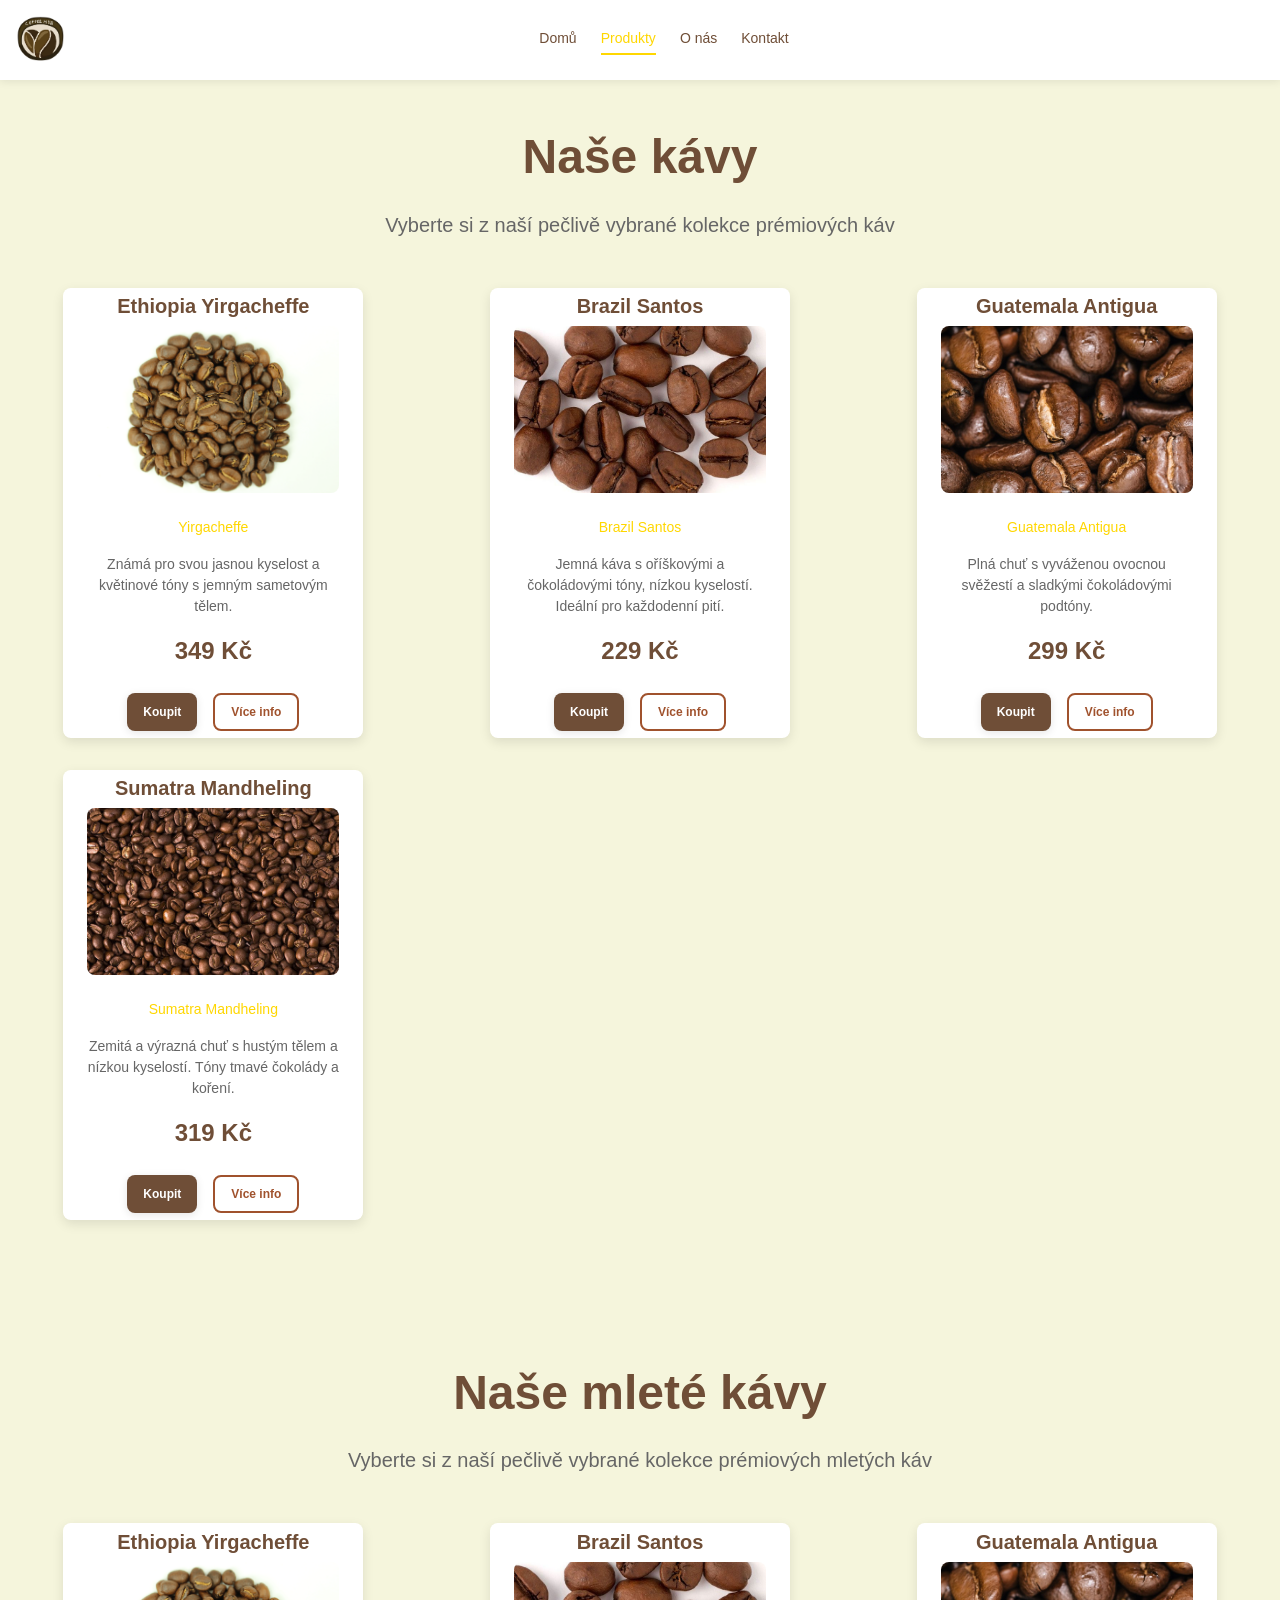
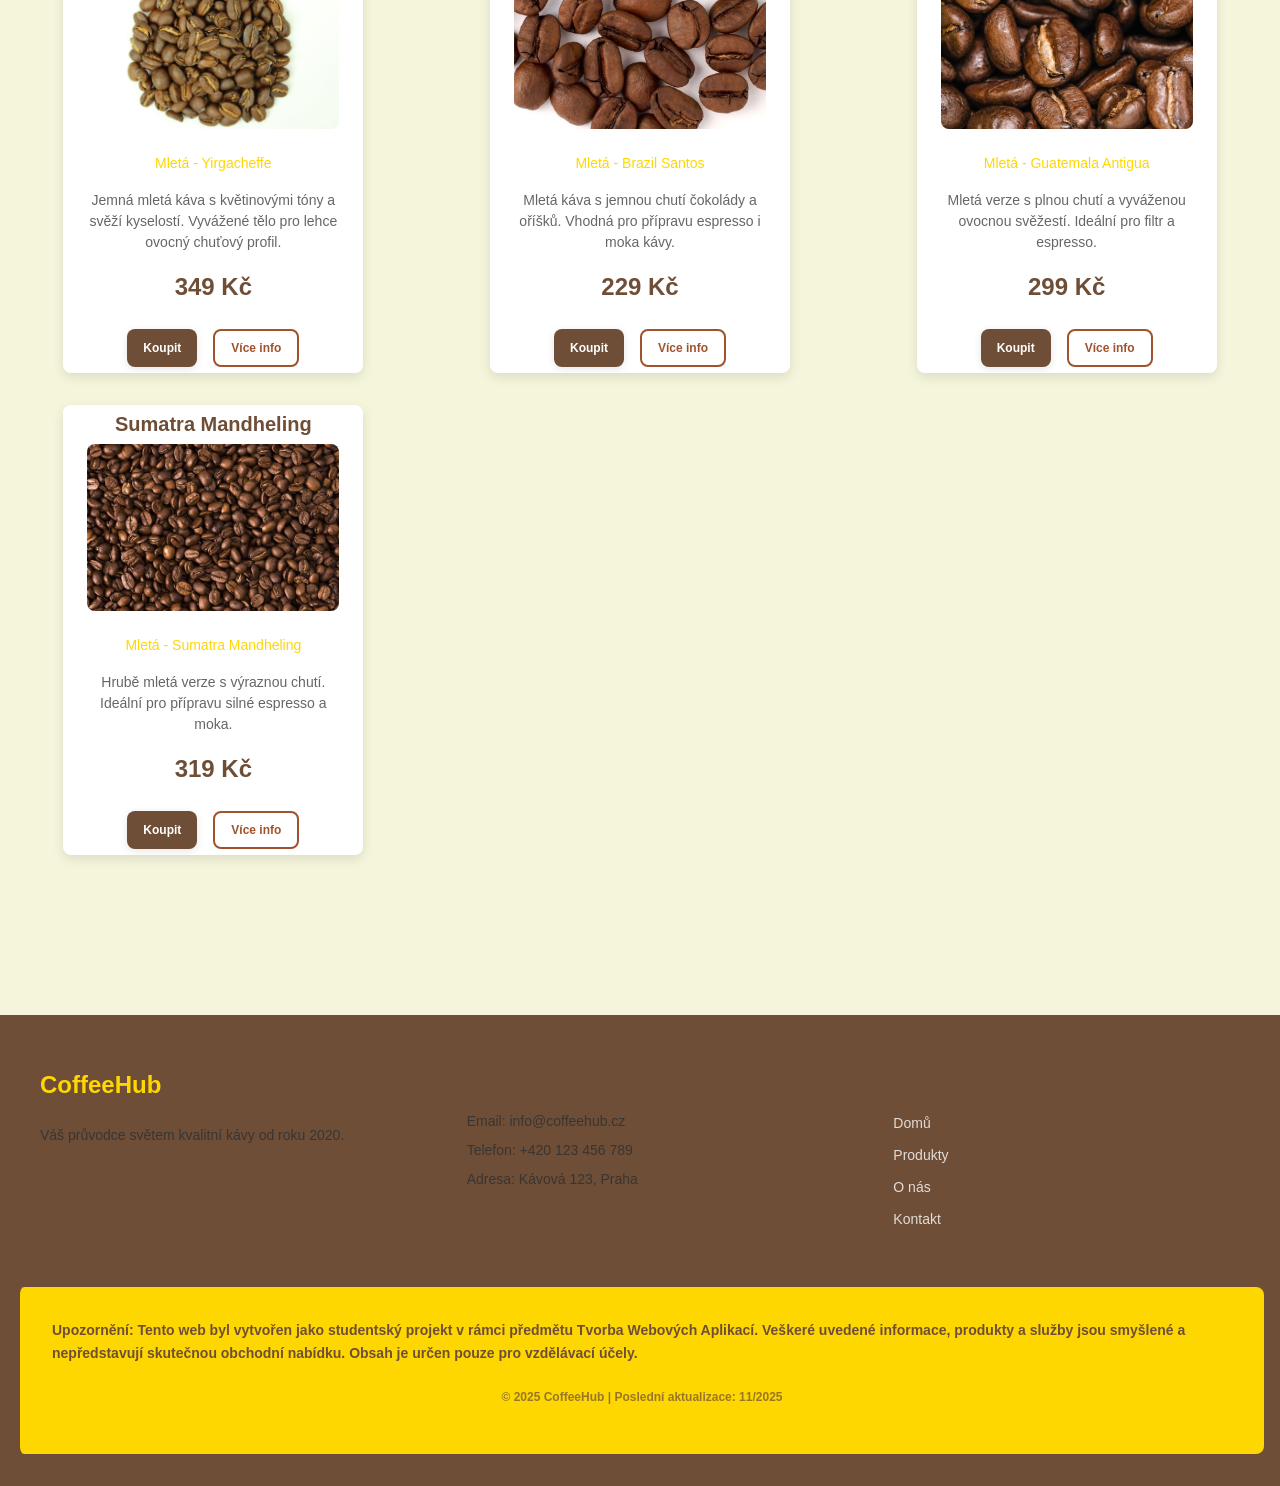
==== commit e802b4a5: "bigger about us" ====
--- a/products.html
+++ b/products.html
@@ -344,7 +344,7 @@
                 <strong>Upozornění:</strong> Tento web byl vytvořen jako studentský projekt v rámci předmětu Tvorba Webových Aplikací. Veškeré uvedené informace, produkty a služby jsou smyšlené a nepředstavují skutečnou obchodní nabídku. Obsah je určen pouze pro vzdělávací účely.
             </p>
             <p class="footer__copyright">
-                &copy; 2024 CoffeeHub | Poslední aktualizace: 12/2024
+                &copy; 2025 CoffeeHub | Poslední aktualizace: 11/2025
             </p>
         </div>
     </footer>
--- a/css/base.css
+++ b/css/base.css
@@ -25,6 +25,7 @@
     --color-text-on-primary: var(--color-white); /* White text on primary background */
     --color-shadow: rgba(0, 0, 0, 0.05); /* Light shadow for contact/info boxes */
     --color-accent-shadow: rgba(255, 215, 0, 0.1); /* Light accent shadow for hero */
+    --color-footer-text: rgba(0, 0, 0, 0);
 
     /* Design Tokens - Spacing Scale (based on 4px grid) */
     --space-xxs: calc(var(--grid-unit) * 1); /* 4px */
--- a/css/components.css
+++ b/css/components.css
@@ -281,12 +281,15 @@
     font-size: var(--text-sm);
     line-height: 1.6;
     opacity: 0.9;
+    color: var(--color-text);
+
 }
 
 .footer__contact {
     font-size: var(--text-sm);
     margin-bottom: var(--space-xs);
     opacity: 0.9;
+    color: var(--color-text);
 }
 
 .footer__links {
--- a/css/utilities.css
+++ b/css/utilities.css
@@ -173,6 +173,9 @@
 .overflow-x-auto { overflow-x: auto; }
 .overflow-y-auto { overflow-y: auto; }
 
+/*===== IMAGE UTILITIES ===== */
+.image-cover{object-fit: cover};
+
 /* ===== CURSOR UTILITIES ===== */
 .cursor-pointer { cursor: pointer; }
 .cursor-default { cursor: default; }
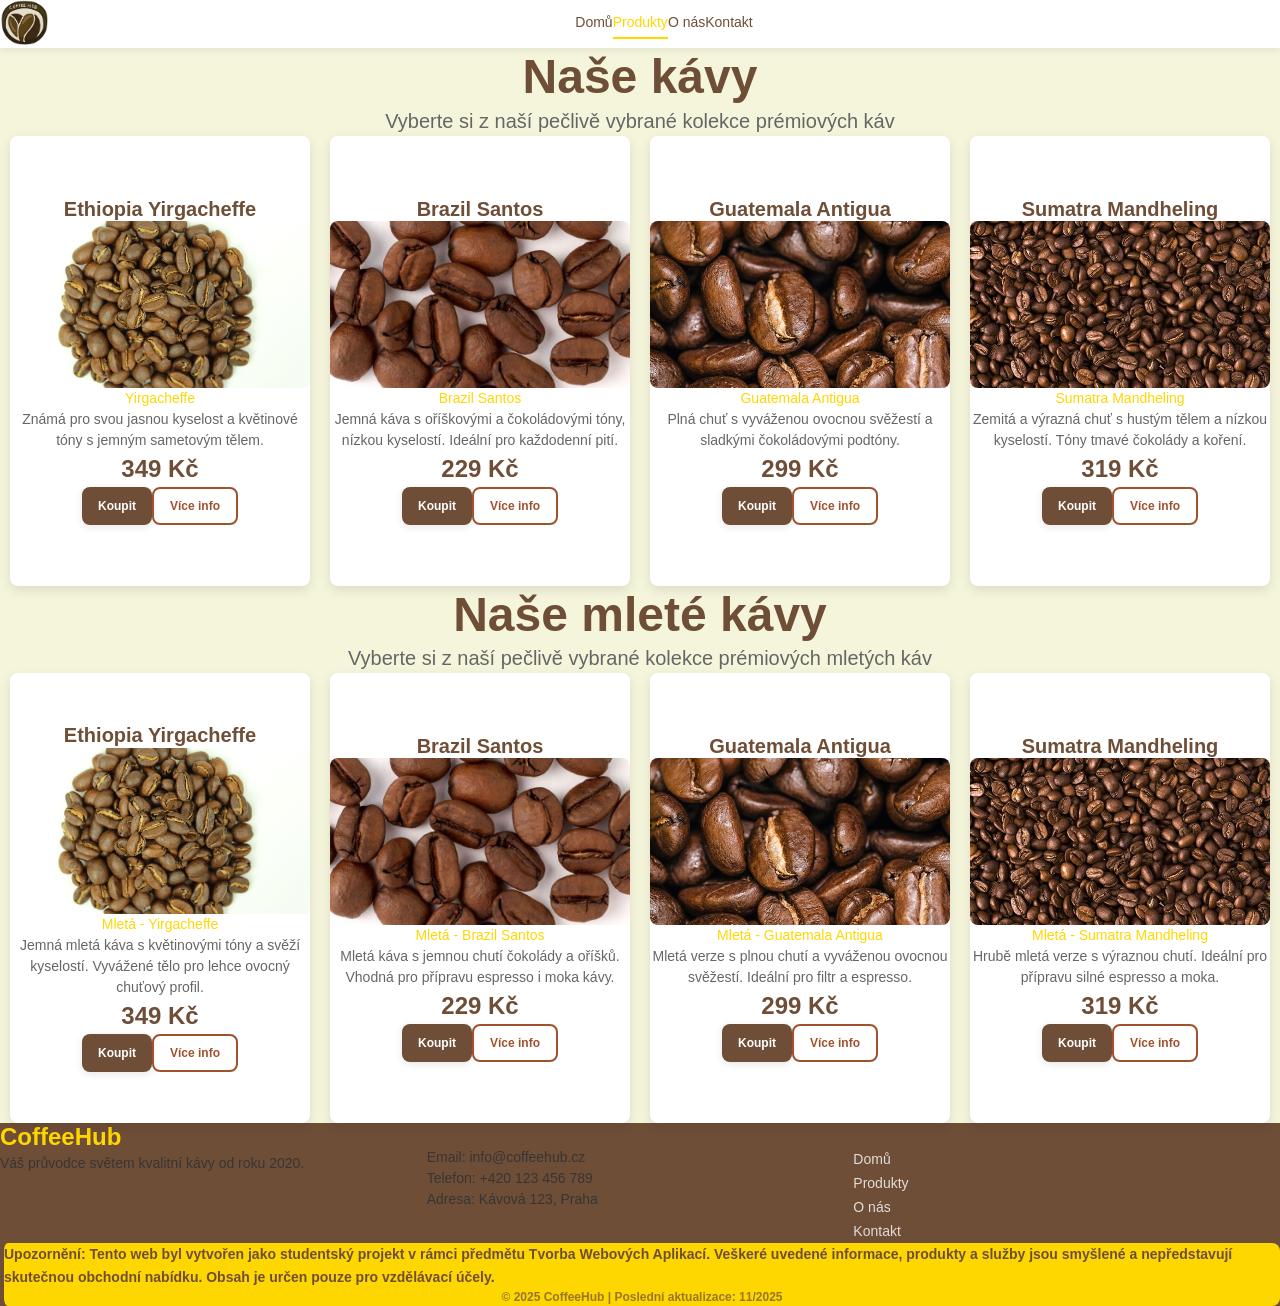
==== commit a6299bdd: "save for utility deletion" ====
--- a/products.html
+++ b/products.html
@@ -55,7 +55,7 @@
                 <div class="card">
                     <input type="checkbox" id="flip-ethiopia" class="card__toggle" hidden>
 
-                    <div class="card__front card__content">
+                    <div class="card__front card__content flex-column">
                         <h3 class="card__title">Ethiopia Yirgacheffe</h3>
                         <img class="card__image" src="files/ethiopia_yirgacheffe.png" alt="Image of Ethiopia Yirgacheffe coffee beans">
                         <span class="card__subtitle">Yirgacheffe</span>
@@ -63,20 +63,20 @@
                             Známá pro svou jasnou kyselost a květinové tóny s jemným sametovým tělem.
                         </p>
                         <div class="card__price">349 Kč</div>
-                        <div class="card__actions">
+                        <div class="card__actions flex-wrap">
                             <button class="button button--primary button--small">Koupit</button>
                             <label for="flip-ethiopia" class="button button--secondary button--small">Více info</label>
                         </div>
                     </div>
 
-                    <div class="card__back card__content">
+                    <div class="card__back card__content flex-column">
                         <h3 class="card__title">Ethiopia Yirgacheffe</h3>
                         <img class="card__image" src="files/ethiopia_yirgacheffe.png" alt="Image of Ethiopia Yirgacheffe coffee beans">
                         <span class="card__subtitle">Yirgacheffe</span>
                         <p class="card__description">
                             Pěstována v nadmořské výšce 1 700–2 200 metrů. Jemná a ovocná vůně s nádechem jasmínu.
                         </p>
-                        <div class="card__actions">
+                        <div class="card__actions flex-wrap">
                             <label for="flip-ethiopia" class="button button--secondary button--small">Zpět</label>
                         </div>
                     </div>
@@ -86,7 +86,7 @@
                 <div class="card">
                     <input type="checkbox" id="flip-brazil" class="card__toggle" hidden>
 
-                    <div class="card__front card__content">
+                    <div class="card__front card__content flex-column">
                         <h3 class="card__title">Brazil Santos</h3>
                         <img class="card__image" src="files/brazil_santos.jpg" alt="Image of Brazil Santos coffee beans">
                         <span class="card__subtitle">Brazil Santos</span>
@@ -94,20 +94,20 @@
                             Jemná káva s oříškovými a čokoládovými tóny, nízkou kyselostí. Ideální pro každodenní pití.
                         </p>
                         <div class="card__price">229 Kč</div>
-                        <div class="card__actions">
+                        <div class="card__actions flex-wrap">
                             <button class="button button--primary button--small">Koupit</button>
                             <label for="flip-brazil" class="button button--secondary button--small">Více info</label>
                         </div>
                     </div>
 
-                    <div class="card__back card__content">
+                    <div class="card__back card__content flex-column">
                         <h3 class="card__title">Brazil Santos</h3>
                         <img class="card__image" src="files/brazil_santos.jpg" alt="Image of Brazil Santos coffee beans">
                         <span class="card__subtitle">Brazil Santos</span>
                         <p class="card__description">
                             Pěstována v nízkých nadmořských výškách. Nabízí jemný profil s chutí čokolády, karamelu a oříšků.
                         </p>
-                        <div class="card__actions">
+                        <div class="card__actions flex-wrap">
                             <label for="flip-brazil" class="button button--secondary button--small">Zpět</label>
                         </div>
                     </div>
@@ -117,7 +117,7 @@
                 <div class="card">
                     <input type="checkbox" id="flip-guatemala" class="card__toggle" hidden>
 
-                    <div class="card__front card__content">
+                    <div class="card__front card__content flex-column">
                         <h3 class="card__title">Guatemala Antigua</h3>
                         <img class="card__image" src="files/guatemala_antigua.jpg" alt="Image of Guatemala Antigua coffee beans">
                         <span class="card__subtitle">Guatemala Antigua</span>
@@ -125,20 +125,20 @@
                             Plná chuť s vyváženou ovocnou svěžestí a sladkými čokoládovými podtóny.
                         </p>
                         <div class="card__price">299 Kč</div>
-                        <div class="card__actions">
+                        <div class="card__actions flex-wrap">
                             <button class="button button--primary button--small">Koupit</button>
                             <label for="flip-guatemala" class="button button--secondary button--small">Více info</label>
                         </div>
                     </div>
 
-                    <div class="card__back card__content">
+                    <div class="card__back card__content flex-column">
                         <h3 class="card__title">Guatemala Antigua</h3>
                         <img class="card__image" src="files/guatemala_antigua.jpg" alt="Image of Guatemala Antigua coffee beans">
                         <span class="card__subtitle">Guatemala Antigua</span>
                         <p class="card__description">
                             Pěstována v sopečné půdě regionu Antigua. Komplexní profil s tóny koření a citrusů.
                         </p>
-                        <div class="card__actions">
+                        <div class="card__actions flex-wrap">
                             <label for="flip-guatemala" class="button button--secondary button--small">Zpět</label>
                         </div>
                     </div>
@@ -148,7 +148,7 @@
                 <div class="card">
                     <input type="checkbox" id="flip-sumatra" class="card__toggle" hidden>
 
-                    <div class="card__front card__content">
+                    <div class="card__front card__content flex-column">
                         <h3 class="card__title">Sumatra Mandheling</h3>
                         <img class="card__image" src="files/sumatra_mandheling.jpg" alt="Image of Sumatra Mandheling coffee beans">
                         <span class="card__subtitle">Sumatra Mandheling</span>
@@ -156,20 +156,20 @@
                             Zemitá a výrazná chuť s hustým tělem a nízkou kyselostí. Tóny tmavé čokolády a koření.
                         </p>
                         <div class="card__price">319 Kč</div>
-                        <div class="card__actions">
+                        <div class="card__actions flex-wrap">
                             <button class="button button--primary button--small">Koupit</button>
                             <label for="flip-sumatra" class="button button--secondary button--small">Více info</label>
                         </div>
                     </div>
 
-                    <div class="card__back card__content">
+                    <div class="card__back card__content flex-column">
                         <h3 class="card__title">Sumatra Mandheling</h3>
                         <img class="card__image" src="files/sumatra_mandheling.jpg" alt="Image of Sumatra Mandheling coffee beans">
                         <span class="card__subtitle">Sumatra Mandheling</span>
                         <p class="card__description">
                             Pěstována ve vysokých nadmořských výškách na Sumatře. Známá pro plné tělo a komplexní chuť.
                         </p>
-                        <div class="card__actions">
+                        <div class="card__actions flex-wrap">
                             <label for="flip-sumatra" class="button button--secondary button--small">Zpět</label>
                         </div>
                     </div>
@@ -188,7 +188,7 @@
                 <div class="card">
                     <input type="checkbox" id="flip-ethiopia-ground" class="card__toggle" hidden>
 
-                    <div class="card__front card__content">
+                    <div class="card__front card__content flex-column">
                         <h3 class="card__title">Ethiopia Yirgacheffe</h3>
                         <img class="card__image" src="files/ethiopia_yirgacheffe.png" alt="Image of Ethiopia Yirgacheffe coffee beans">
                         <span class="card__subtitle">Mletá - Yirgacheffe</span>
@@ -196,20 +196,20 @@
                             Jemná mletá káva s květinovými tóny a svěží kyselostí. Vyvážené tělo pro lehce ovocný chuťový profil.
                         </p>
                         <div class="card__price">349 Kč</div>
-                        <div class="card__actions">
+                        <div class="card__actions flex-wrap">
                             <button class="button button--primary button--small">Koupit</button>
                             <label for="flip-ethiopia-ground" class="button button--secondary button--small">Více info</label>
                         </div>
                     </div>
 
-                    <div class="card__back card__content">
+                    <div class="card__back card__content flex-column">
                         <h3 class="card__title">Ethiopia Yirgacheffe</h3>
                         <img class="card__image" src="files/ethiopia_yirgacheffe.png" alt="Image of Ethiopia Yirgacheffe coffee beans">
                         <span class="card__subtitle">Mletá - Yirgacheffe</span>
                         <p class="card__description">
                             Jemně mletá pro filtrovanou kávu. Nabízí květinovou vůni s nádechem jasmínu a citrusů.
                         </p>
-                        <div class="card__actions">
+                        <div class="card__actions flex-wrap">
                             <label for="flip-ethiopia-ground" class="button button--secondary button--small">Zpět</label>
                         </div>
                     </div>
@@ -219,7 +219,7 @@
                 <div class="card">
                     <input type="checkbox" id="flip-brazil-ground" class="card__toggle" hidden>
 
-                    <div class="card__front card__content">
+                    <div class="card__front card__content flex-column">
                         <h3 class="card__title">Brazil Santos</h3>
                         <img class="card__image" src="files/brazil_santos.jpg" alt="Image of Brazil Santos coffee beans">
                         <span class="card__subtitle">Mletá - Brazil Santos</span>
@@ -227,20 +227,20 @@
                             Mletá káva s jemnou chutí čokolády a oříšků. Vhodná pro přípravu espresso i moka kávy.
                         </p>
                         <div class="card__price">229 Kč</div>
-                        <div class="card__actions">
+                        <div class="card__actions flex-wrap">
                             <button class="button button--primary button--small">Koupit</button>
                             <label for="flip-brazil-ground" class="button button--secondary button--small">Více info</label>
                         </div>
                     </div>
 
-                    <div class="card__back card__content">
+                    <div class="card__back card__content flex-column">
                         <h3 class="card__title">Brazil Santos</h3>
                         <img class="card__image" src="files/brazil_santos.jpg" alt="Image of Brazil Santos coffee beans">
                         <span class="card__subtitle">Mletá - Brazil Santos</span>
                         <p class="card__description">
                             Jemně mletá káva s jemně sladkými tóny karamelu a výrazem čokolády. Univerzální využití.
                         </p>
-                        <div class="card__actions">
+                        <div class="card__actions flex-wrap">
                             <label for="flip-brazil-ground" class="button button--secondary button--small">Zpět</label>
                         </div>
                     </div>
@@ -250,7 +250,7 @@
                 <div class="card">
                     <input type="checkbox" id="flip-guatemala-ground" class="card__toggle" hidden>
 
-                    <div class="card__front card__content">
+                    <div class="card__front card__content flex-column">
                         <h3 class="card__title">Guatemala Antigua</h3>
                         <img class="card__image" src="files/guatemala_antigua.jpg" alt="Image of Guatemala Antigua coffee beans">
                         <span class="card__subtitle">Mletá - Guatemala Antigua</span>
@@ -258,20 +258,20 @@
                             Mletá verze s plnou chutí a vyváženou ovocnou svěžestí. Ideální pro filtr a espresso.
                         </p>
                         <div class="card__price">299 Kč</div>
-                        <div class="card__actions">
+                        <div class="card__actions flex-wrap">
                             <button class="button button--primary button--small">Koupit</button>
                             <label for="flip-guatemala-ground" class="button button--secondary button--small">Více info</label>
                         </div>
                     </div>
 
-                    <div class="card__back card__content">
+                    <div class="card__back card__content flex-column">
                         <h3 class="card__title">Guatemala Antigua</h3>
                         <img class="card__image" src="files/guatemala_antigua.jpg" alt="Image of Guatemala Antigua coffee beans">
                         <span class="card__subtitle">Mletá - Guatemala Antigua</span>
                         <p class="card__description">
                             Středně mletá s komplexním profilem. Tóny koření a citrusů se krásně projevují v každém šálku.
                         </p>
-                        <div class="card__actions">
+                        <div class="card__actions flex-wrap">
                             <label for="flip-guatemala-ground" class="button button--secondary button--small">Zpět</label>
                         </div>
                     </div>
@@ -281,7 +281,7 @@
                 <div class="card">
                     <input type="checkbox" id="flip-sumatra-ground" class="card__toggle" hidden>
 
-                    <div class="card__front card__content">
+                    <div class="card__front card__content flex-column">
                         <h3 class="card__title">Sumatra Mandheling</h3>
                         <img class="card__image" src="files/sumatra_mandheling.jpg" alt="Image of Sumatra Mandheling coffee beans">
                         <span class="card__subtitle">Mletá - Sumatra Mandheling</span>
@@ -289,20 +289,20 @@
                             Hrubě mletá verze s výraznou chutí. Ideální pro přípravu silné espresso a moka.
                         </p>
                         <div class="card__price">319 Kč</div>
-                        <div class="card__actions">
+                        <div class="card__actions flex-wrap">
                             <button class="button button--primary button--small">Koupit</button>
                             <label for="flip-sumatra-ground" class="button button--secondary button--small">Více info</label>
                         </div>
                     </div>
 
-                    <div class="card__back card__content">
+                    <div class="card__back card__content flex-column">
                         <h3 class="card__title">Sumatra Mandheling</h3>
                         <img class="card__image" src="files/sumatra_mandheling.jpg" alt="Image of Sumatra Mandheling coffee beans">
                         <span class="card__subtitle">Mletá - Sumatra Mandheling</span>
                         <p class="card__description">
                             Hrubě mletá pro silné nápoje. Zemitá a výrazná chuť s tóny tmavé čokolády a koření.
                         </p>
-                        <div class="card__actions">
+                        <div class="card__actions flex-wrap">
                             <label for="flip-sumatra-ground" class="button button--secondary button--small">Zpět</label>
                         </div>
                     </div>
@@ -338,7 +338,6 @@
             </div>
         </div>
 
-        <!-- Disclaimer -->
         <div class="disclaimer disclaimer--prominent">
             <p class="disclaimer__text">
                 <strong>Upozornění:</strong> Tento web byl vytvořen jako studentský projekt v rámci předmětu Tvorba Webových Aplikací. Veškeré uvedené informace, produkty a služby jsou smyšlené a nepředstavují skutečnou obchodní nabídku. Obsah je určen pouze pro vzdělávací účely.
--- a/css/base.css
+++ b/css/base.css
@@ -27,27 +27,16 @@
     --color-accent-shadow: rgba(255, 215, 0, 0.1); /* Light accent shadow for hero */
     --color-footer-text: rgba(0, 0, 0, 0);
 
-    /* Design Tokens - Spacing Scale (based on 4px grid) */
-    --space-xxs: calc(var(--grid-unit) * 1); /* 4px */
-    --space-xs: calc(var(--grid-unit) * 2); /* 8px */
-    --space-sm: calc(var(--grid-unit) * 4); /* 16px */
-    --space-md: calc(var(--grid-unit) * 6); /* 24px */
-    --space-lg: calc(var(--grid-unit) * 8); /* 32px */
-    --space-xl: calc(var(--grid-unit) * 12); /* 48px */
-    --space-xxl: calc(var(--grid-unit) * 16); /* 64px */
-    --space-massive: calc(var(--grid-unit) * 24); /* 96px */
 
-    /* Design Tokens - Typography Scale (Modular Scale) */
-    --text-xs: 0.75rem; /* 12px */
-    --text-sm: 0.875rem; /* 14px */
-    --text-base: 1rem; /* 16px */
-    --text-md: 1.25rem; /* 20px */
-    --text-lg: 1.5rem; /* 24px */
-    --text-xl: 2rem; /* 32px */
-    --text-xxl: 3rem; /* 48px */
-    --text-massive: 4rem; /* 64px */
+    --text-xs: 0.75rem;
+    --text-sm: 0.875rem; 
+    --text-base: 1rem; 
+    --text-md: 1.25rem; 
+    --text-lg: 1.5rem; 
+    --text-xl: 2rem; 
+    --text-xxl: 3rem; 
+    --text-massive: 4rem; 
 
-    /* Design Tokens - Component Dimensions */
     --logo-size: 48px;
     --card-width: 300px;
     --card-height: 450px;
--- a/css/components.css
+++ b/css/components.css
@@ -85,8 +85,6 @@
     position: absolute;
     width: 100%;
     height: 100%;
-    display: flex;
-    flex-direction: column;
     justify-content: space-between;
     align-items: center;
     padding: var(--space-md);
@@ -121,8 +119,6 @@
 }
 
 .card__content {
-    display: flex;
-    flex-direction: column;
     align-items: center;
     justify-content: center;
     width: 100%;
@@ -167,11 +163,9 @@
 }
 
 .card__actions {
-    display: flex;
     gap: var(--space-sm);
     width: 100%;
     justify-content: center;
-    flex-wrap: wrap;
 }
 
 /* Card Modifier - Featured */
@@ -362,3 +356,20 @@
 .image-placeholder {
     text-align: center;
 }
+
+.team-member{
+    padding: var(--space-md);
+  background-color: var(--color-surface);
+  border-radius: calc(var(--grid-unit) * 2);
+  box-shadow: 0 2px 8px rgba(0, 0, 0, 0.05);
+  max-width: calc(var(--grid-unit)*115);
+    margin: var(--space-lg);
+}
+
+.team-member__bio{
+    display: inline-block;
+}
+
+#nas-tym{
+    margin-top: calc(var(--grid-unit)*15);
+}
--- a/css/utilities.css
+++ b/css/utilities.css
@@ -42,7 +42,7 @@
 .pd-b-md { padding-bottom: var(--space-md); }
 .pd-b-lg { padding-bottom: var(--space-lg); }
 
-/* ===== FLEXBOX UTILITIES ===== */
+
 .flex { display: flex; }
 .flex-center { display: flex; justify-content: center; align-items: center; }
 .flex-between { display: flex; justify-content: space-between; align-items: center; }
@@ -58,7 +58,7 @@
 .flex-grow { flex-grow: 1; }
 .flex-shrink { flex-shrink: 1; }
 
-/* ===== GRID UTILITIES ===== */
+
 .grid { display: grid; }
 .grid-2 { display: grid; grid-template-columns: repeat(2, 1fr); }
 .grid-3 { display: grid; grid-template-columns: repeat(3, 1fr); }
@@ -67,7 +67,6 @@
 .grid-gap-md { gap: var(--space-md); }
 .grid-gap-lg { gap: var(--space-lg); }
 
-/* ===== TEXT UTILITIES ===== */
 .text-center { text-align: center; }
 .text-left { text-align: left; }
 .text-right { text-align: right; }
@@ -102,20 +101,19 @@
 .line-height-normal { line-height: 1.5; }
 .line-height-relaxed { line-height: 1.8; }
 
-/* ===== BORDER RADIUS ===== */
+
 .rounded-none { border-radius: 0; }
 .rounded-sm { border-radius: calc(var(--grid-unit) * 1); }
 .rounded-md { border-radius: calc(var(--grid-unit) * 2); }
 .rounded-lg { border-radius: calc(var(--grid-unit) * 3); }
 .rounded-full { border-radius: 9999px; }
 
-/* ===== SHADOWS ===== */
 .shadow-none { box-shadow: none; }
 .shadow-sm { box-shadow: 0 calc(var(--grid-unit) * 1) calc(var(--grid-unit) * 2) rgba(0, 0, 0, 0.1); }
 .shadow-md { box-shadow: 0 calc(var(--grid-unit) * 2) calc(var(--grid-unit) * 4) rgba(0, 0, 0, 0.15); }
 .shadow-lg { box-shadow: 0 calc(var(--grid-unit) * 3) calc(var(--grid-unit) * 6) rgba(0, 0, 0, 0.2); }
 
-/* ===== BACKGROUND COLORS ===== */
+
 .bg-primary { background-color: var(--color-primary); }
 .bg-secondary { background-color: var(--color-secondary); }
 .bg-accent { background-color: var(--color-accent); }
@@ -124,7 +122,7 @@
 .bg-error { background-color: var(--color-error); }
 .bg-success { background-color: var(--color-success); }
 
-/* ===== BORDER UTILITIES ===== */
+
 .border { border: 1px solid var(--color-border); }
 .border-primary { border: 2px solid var(--color-primary); }
 .border-secondary { border: 2px solid var(--color-secondary); }
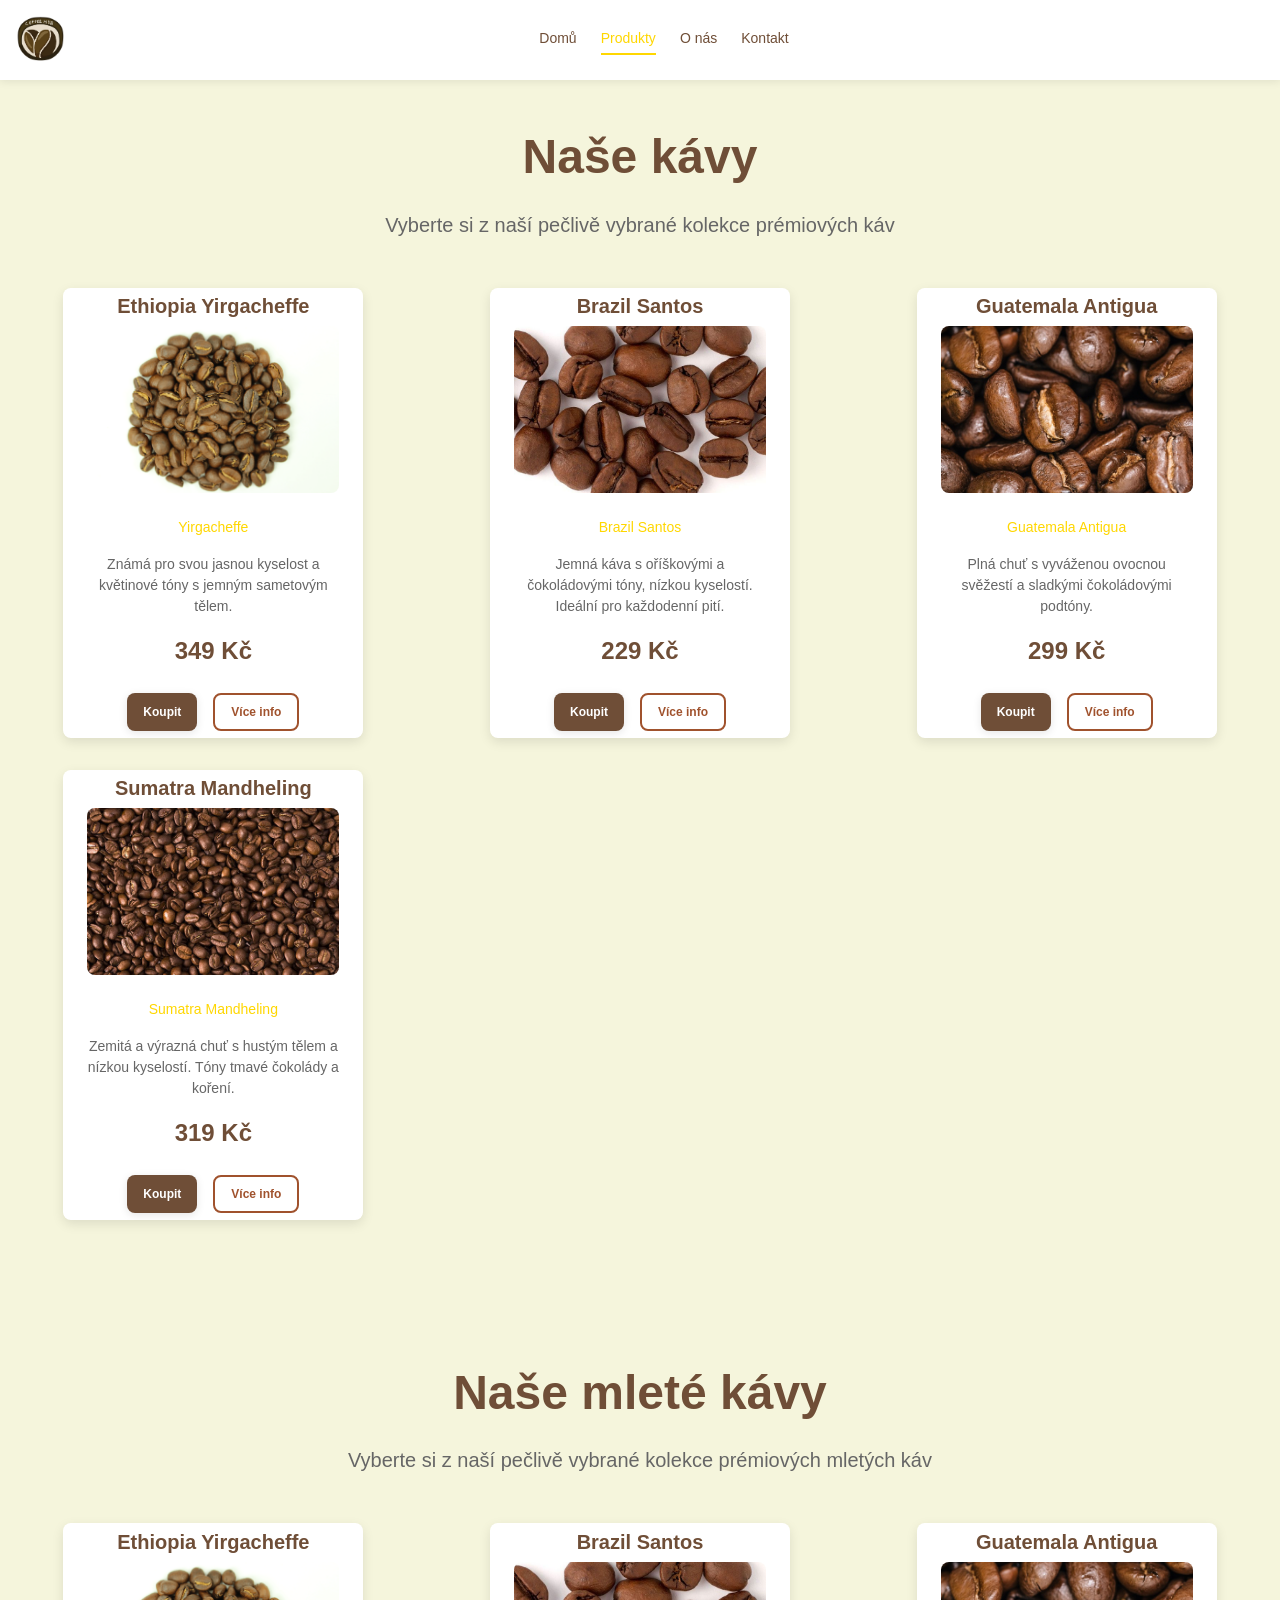
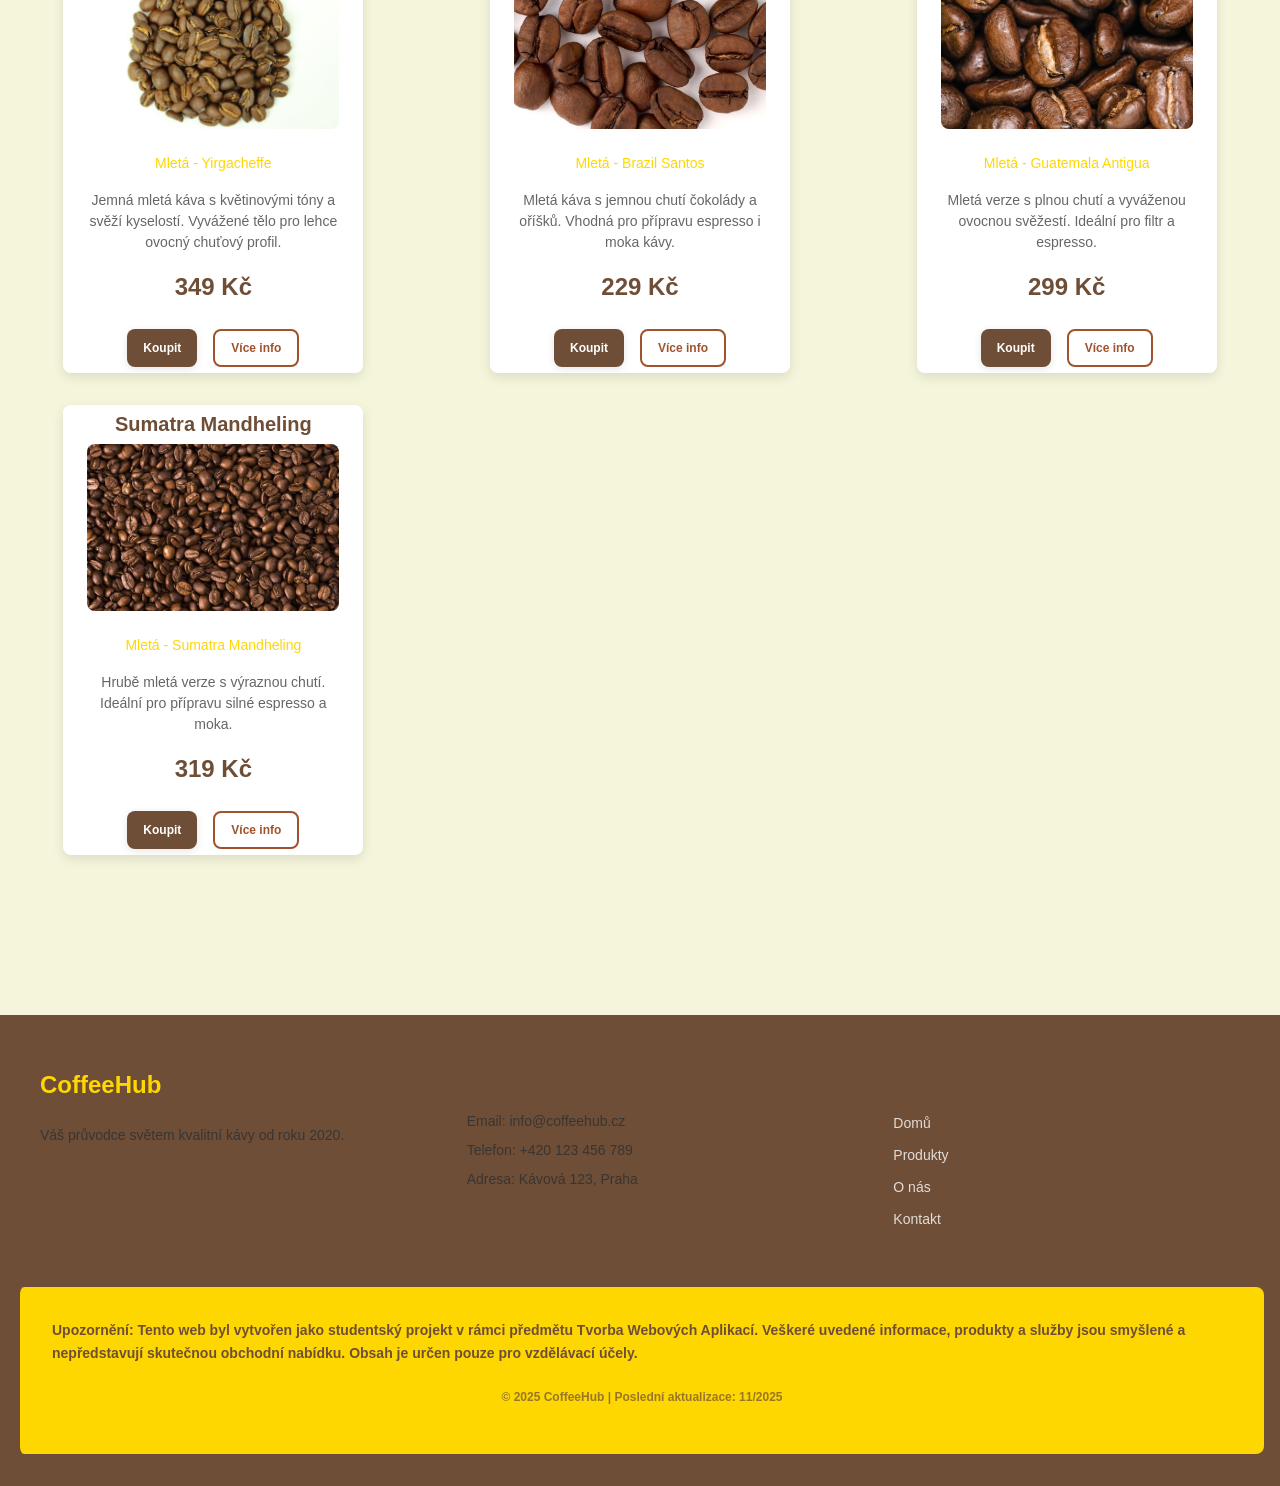
==== commit 101ff62b: "now it's ready" ====
--- a/products.html
+++ b/products.html
@@ -55,7 +55,7 @@
                 <div class="card">
                     <input type="checkbox" id="flip-ethiopia" class="card__toggle" hidden>
 
-                    <div class="card__front card__content flex-column">
+                    <div class="card__front card__content">
                         <h3 class="card__title">Ethiopia Yirgacheffe</h3>
                         <img class="card__image" src="files/ethiopia_yirgacheffe.png" alt="Image of Ethiopia Yirgacheffe coffee beans">
                         <span class="card__subtitle">Yirgacheffe</span>
@@ -63,20 +63,20 @@
                             Známá pro svou jasnou kyselost a květinové tóny s jemným sametovým tělem.
                         </p>
                         <div class="card__price">349 Kč</div>
-                        <div class="card__actions flex-wrap">
+                        <div class="card__actions">
                             <button class="button button--primary button--small">Koupit</button>
                             <label for="flip-ethiopia" class="button button--secondary button--small">Více info</label>
                         </div>
                     </div>
 
-                    <div class="card__back card__content flex-column">
+                    <div class="card__back card__content">
                         <h3 class="card__title">Ethiopia Yirgacheffe</h3>
                         <img class="card__image" src="files/ethiopia_yirgacheffe.png" alt="Image of Ethiopia Yirgacheffe coffee beans">
                         <span class="card__subtitle">Yirgacheffe</span>
                         <p class="card__description">
                             Pěstována v nadmořské výšce 1 700–2 200 metrů. Jemná a ovocná vůně s nádechem jasmínu.
                         </p>
-                        <div class="card__actions flex-wrap">
+                        <div class="card__actions">
                             <label for="flip-ethiopia" class="button button--secondary button--small">Zpět</label>
                         </div>
                     </div>
@@ -86,7 +86,7 @@
                 <div class="card">
                     <input type="checkbox" id="flip-brazil" class="card__toggle" hidden>
 
-                    <div class="card__front card__content flex-column">
+                    <div class="card__front card__content">
                         <h3 class="card__title">Brazil Santos</h3>
                         <img class="card__image" src="files/brazil_santos.jpg" alt="Image of Brazil Santos coffee beans">
                         <span class="card__subtitle">Brazil Santos</span>
@@ -94,20 +94,20 @@
                             Jemná káva s oříškovými a čokoládovými tóny, nízkou kyselostí. Ideální pro každodenní pití.
                         </p>
                         <div class="card__price">229 Kč</div>
-                        <div class="card__actions flex-wrap">
+                        <div class="card__actions">
                             <button class="button button--primary button--small">Koupit</button>
                             <label for="flip-brazil" class="button button--secondary button--small">Více info</label>
                         </div>
                     </div>
 
-                    <div class="card__back card__content flex-column">
+                    <div class="card__back card__content">
                         <h3 class="card__title">Brazil Santos</h3>
                         <img class="card__image" src="files/brazil_santos.jpg" alt="Image of Brazil Santos coffee beans">
                         <span class="card__subtitle">Brazil Santos</span>
                         <p class="card__description">
                             Pěstována v nízkých nadmořských výškách. Nabízí jemný profil s chutí čokolády, karamelu a oříšků.
                         </p>
-                        <div class="card__actions flex-wrap">
+                        <div class="card__actions">
                             <label for="flip-brazil" class="button button--secondary button--small">Zpět</label>
                         </div>
                     </div>
@@ -117,7 +117,7 @@
                 <div class="card">
                     <input type="checkbox" id="flip-guatemala" class="card__toggle" hidden>
 
-                    <div class="card__front card__content flex-column">
+                    <div class="card__front card__content">
                         <h3 class="card__title">Guatemala Antigua</h3>
                         <img class="card__image" src="files/guatemala_antigua.jpg" alt="Image of Guatemala Antigua coffee beans">
                         <span class="card__subtitle">Guatemala Antigua</span>
@@ -125,20 +125,20 @@
                             Plná chuť s vyváženou ovocnou svěžestí a sladkými čokoládovými podtóny.
                         </p>
                         <div class="card__price">299 Kč</div>
-                        <div class="card__actions flex-wrap">
+                        <div class="card__actions">
                             <button class="button button--primary button--small">Koupit</button>
                             <label for="flip-guatemala" class="button button--secondary button--small">Více info</label>
                         </div>
                     </div>
 
-                    <div class="card__back card__content flex-column">
+                    <div class="card__back card__content">
                         <h3 class="card__title">Guatemala Antigua</h3>
                         <img class="card__image" src="files/guatemala_antigua.jpg" alt="Image of Guatemala Antigua coffee beans">
                         <span class="card__subtitle">Guatemala Antigua</span>
                         <p class="card__description">
                             Pěstována v sopečné půdě regionu Antigua. Komplexní profil s tóny koření a citrusů.
                         </p>
-                        <div class="card__actions flex-wrap">
+                        <div class="card__actions">
                             <label for="flip-guatemala" class="button button--secondary button--small">Zpět</label>
                         </div>
                     </div>
@@ -148,7 +148,7 @@
                 <div class="card">
                     <input type="checkbox" id="flip-sumatra" class="card__toggle" hidden>
 
-                    <div class="card__front card__content flex-column">
+                    <div class="card__front card__content">
                         <h3 class="card__title">Sumatra Mandheling</h3>
                         <img class="card__image" src="files/sumatra_mandheling.jpg" alt="Image of Sumatra Mandheling coffee beans">
                         <span class="card__subtitle">Sumatra Mandheling</span>
@@ -156,20 +156,20 @@
                             Zemitá a výrazná chuť s hustým tělem a nízkou kyselostí. Tóny tmavé čokolády a koření.
                         </p>
                         <div class="card__price">319 Kč</div>
-                        <div class="card__actions flex-wrap">
+                        <div class="card__actions">
                             <button class="button button--primary button--small">Koupit</button>
                             <label for="flip-sumatra" class="button button--secondary button--small">Více info</label>
                         </div>
                     </div>
 
-                    <div class="card__back card__content flex-column">
+                    <div class="card__back card__content">
                         <h3 class="card__title">Sumatra Mandheling</h3>
                         <img class="card__image" src="files/sumatra_mandheling.jpg" alt="Image of Sumatra Mandheling coffee beans">
                         <span class="card__subtitle">Sumatra Mandheling</span>
                         <p class="card__description">
                             Pěstována ve vysokých nadmořských výškách na Sumatře. Známá pro plné tělo a komplexní chuť.
                         </p>
-                        <div class="card__actions flex-wrap">
+                        <div class="card__actions">
                             <label for="flip-sumatra" class="button button--secondary button--small">Zpět</label>
                         </div>
                     </div>
@@ -188,7 +188,7 @@
                 <div class="card">
                     <input type="checkbox" id="flip-ethiopia-ground" class="card__toggle" hidden>
 
-                    <div class="card__front card__content flex-column">
+                    <div class="card__front card__content">
                         <h3 class="card__title">Ethiopia Yirgacheffe</h3>
                         <img class="card__image" src="files/ethiopia_yirgacheffe.png" alt="Image of Ethiopia Yirgacheffe coffee beans">
                         <span class="card__subtitle">Mletá - Yirgacheffe</span>
@@ -196,20 +196,20 @@
                             Jemná mletá káva s květinovými tóny a svěží kyselostí. Vyvážené tělo pro lehce ovocný chuťový profil.
                         </p>
                         <div class="card__price">349 Kč</div>
-                        <div class="card__actions flex-wrap">
+                        <div class="card__actions">
                             <button class="button button--primary button--small">Koupit</button>
                             <label for="flip-ethiopia-ground" class="button button--secondary button--small">Více info</label>
                         </div>
                     </div>
 
-                    <div class="card__back card__content flex-column">
+                    <div class="card__back card__content">
                         <h3 class="card__title">Ethiopia Yirgacheffe</h3>
                         <img class="card__image" src="files/ethiopia_yirgacheffe.png" alt="Image of Ethiopia Yirgacheffe coffee beans">
                         <span class="card__subtitle">Mletá - Yirgacheffe</span>
                         <p class="card__description">
                             Jemně mletá pro filtrovanou kávu. Nabízí květinovou vůni s nádechem jasmínu a citrusů.
                         </p>
-                        <div class="card__actions flex-wrap">
+                        <div class="card__actions">
                             <label for="flip-ethiopia-ground" class="button button--secondary button--small">Zpět</label>
                         </div>
                     </div>
@@ -219,7 +219,7 @@
                 <div class="card">
                     <input type="checkbox" id="flip-brazil-ground" class="card__toggle" hidden>
 
-                    <div class="card__front card__content flex-column">
+                    <div class="card__front card__content">
                         <h3 class="card__title">Brazil Santos</h3>
                         <img class="card__image" src="files/brazil_santos.jpg" alt="Image of Brazil Santos coffee beans">
                         <span class="card__subtitle">Mletá - Brazil Santos</span>
@@ -227,20 +227,20 @@
                             Mletá káva s jemnou chutí čokolády a oříšků. Vhodná pro přípravu espresso i moka kávy.
                         </p>
                         <div class="card__price">229 Kč</div>
-                        <div class="card__actions flex-wrap">
+                        <div class="card__actions">
                             <button class="button button--primary button--small">Koupit</button>
                             <label for="flip-brazil-ground" class="button button--secondary button--small">Více info</label>
                         </div>
                     </div>
 
-                    <div class="card__back card__content flex-column">
+                    <div class="card__back card__content">
                         <h3 class="card__title">Brazil Santos</h3>
                         <img class="card__image" src="files/brazil_santos.jpg" alt="Image of Brazil Santos coffee beans">
                         <span class="card__subtitle">Mletá - Brazil Santos</span>
                         <p class="card__description">
                             Jemně mletá káva s jemně sladkými tóny karamelu a výrazem čokolády. Univerzální využití.
                         </p>
-                        <div class="card__actions flex-wrap">
+                        <div class="card__actions">
                             <label for="flip-brazil-ground" class="button button--secondary button--small">Zpět</label>
                         </div>
                     </div>
@@ -250,7 +250,7 @@
                 <div class="card">
                     <input type="checkbox" id="flip-guatemala-ground" class="card__toggle" hidden>
 
-                    <div class="card__front card__content flex-column">
+                    <div class="card__front card__content">
                         <h3 class="card__title">Guatemala Antigua</h3>
                         <img class="card__image" src="files/guatemala_antigua.jpg" alt="Image of Guatemala Antigua coffee beans">
                         <span class="card__subtitle">Mletá - Guatemala Antigua</span>
@@ -258,20 +258,20 @@
                             Mletá verze s plnou chutí a vyváženou ovocnou svěžestí. Ideální pro filtr a espresso.
                         </p>
                         <div class="card__price">299 Kč</div>
-                        <div class="card__actions flex-wrap">
+                        <div class="card__actions">
                             <button class="button button--primary button--small">Koupit</button>
                             <label for="flip-guatemala-ground" class="button button--secondary button--small">Více info</label>
                         </div>
                     </div>
 
-                    <div class="card__back card__content flex-column">
+                    <div class="card__back card__content">
                         <h3 class="card__title">Guatemala Antigua</h3>
                         <img class="card__image" src="files/guatemala_antigua.jpg" alt="Image of Guatemala Antigua coffee beans">
                         <span class="card__subtitle">Mletá - Guatemala Antigua</span>
                         <p class="card__description">
                             Středně mletá s komplexním profilem. Tóny koření a citrusů se krásně projevují v každém šálku.
                         </p>
-                        <div class="card__actions flex-wrap">
+                        <div class="card__actions">
                             <label for="flip-guatemala-ground" class="button button--secondary button--small">Zpět</label>
                         </div>
                     </div>
@@ -281,7 +281,7 @@
                 <div class="card">
                     <input type="checkbox" id="flip-sumatra-ground" class="card__toggle" hidden>
 
-                    <div class="card__front card__content flex-column">
+                    <div class="card__front card__content">
                         <h3 class="card__title">Sumatra Mandheling</h3>
                         <img class="card__image" src="files/sumatra_mandheling.jpg" alt="Image of Sumatra Mandheling coffee beans">
                         <span class="card__subtitle">Mletá - Sumatra Mandheling</span>
@@ -289,20 +289,20 @@
                             Hrubě mletá verze s výraznou chutí. Ideální pro přípravu silné espresso a moka.
                         </p>
                         <div class="card__price">319 Kč</div>
-                        <div class="card__actions flex-wrap">
+                        <div class="card__actions">
                             <button class="button button--primary button--small">Koupit</button>
                             <label for="flip-sumatra-ground" class="button button--secondary button--small">Více info</label>
                         </div>
                     </div>
 
-                    <div class="card__back card__content flex-column">
+                    <div class="card__back card__content">
                         <h3 class="card__title">Sumatra Mandheling</h3>
                         <img class="card__image" src="files/sumatra_mandheling.jpg" alt="Image of Sumatra Mandheling coffee beans">
                         <span class="card__subtitle">Mletá - Sumatra Mandheling</span>
                         <p class="card__description">
                             Hrubě mletá pro silné nápoje. Zemitá a výrazná chuť s tóny tmavé čokolády a koření.
                         </p>
-                        <div class="card__actions flex-wrap">
+                        <div class="card__actions">
                             <label for="flip-sumatra-ground" class="button button--secondary button--small">Zpět</label>
                         </div>
                     </div>
@@ -338,6 +338,7 @@
             </div>
         </div>
 
+        <!-- Disclaimer -->
         <div class="disclaimer disclaimer--prominent">
             <p class="disclaimer__text">
                 <strong>Upozornění:</strong> Tento web byl vytvořen jako studentský projekt v rámci předmětu Tvorba Webových Aplikací. Veškeré uvedené informace, produkty a služby jsou smyšlené a nepředstavují skutečnou obchodní nabídku. Obsah je určen pouze pro vzdělávací účely.
--- a/css/base.css
+++ b/css/base.css
@@ -27,16 +27,27 @@
     --color-accent-shadow: rgba(255, 215, 0, 0.1); /* Light accent shadow for hero */
     --color-footer-text: rgba(0, 0, 0, 0);
 
+    /* Design Tokens - Spacing Scale (based on 4px grid) */
+    --space-xxs: calc(var(--grid-unit) * 1); /* 4px */
+    --space-xs: calc(var(--grid-unit) * 2); /* 8px */
+    --space-sm: calc(var(--grid-unit) * 4); /* 16px */
+    --space-md: calc(var(--grid-unit) * 6); /* 24px */
+    --space-lg: calc(var(--grid-unit) * 8); /* 32px */
+    --space-xl: calc(var(--grid-unit) * 12); /* 48px */
+    --space-xxl: calc(var(--grid-unit) * 16); /* 64px */
+    --space-massive: calc(var(--grid-unit) * 24); /* 96px */
 
-    --text-xs: 0.75rem;
-    --text-sm: 0.875rem; 
-    --text-base: 1rem; 
-    --text-md: 1.25rem; 
-    --text-lg: 1.5rem; 
-    --text-xl: 2rem; 
-    --text-xxl: 3rem; 
-    --text-massive: 4rem; 
+    /* Design Tokens - Typography Scale (Modular Scale) */
+    --text-xs: 0.75rem; /* 12px */
+    --text-sm: 0.875rem; /* 14px */
+    --text-base: 1rem; /* 16px */
+    --text-md: 1.25rem; /* 20px */
+    --text-lg: 1.5rem; /* 24px */
+    --text-xl: 2rem; /* 32px */
+    --text-xxl: 3rem; /* 48px */
+    --text-massive: 4rem; /* 64px */
 
+    /* Design Tokens - Component Dimensions */
     --logo-size: 48px;
     --card-width: 300px;
     --card-height: 450px;
--- a/css/components.css
+++ b/css/components.css
@@ -85,6 +85,8 @@
     position: absolute;
     width: 100%;
     height: 100%;
+    display: flex;
+    flex-direction: column;
     justify-content: space-between;
     align-items: center;
     padding: var(--space-md);
@@ -119,6 +121,8 @@
 }
 
 .card__content {
+    display: flex;
+    flex-direction: column;
     align-items: center;
     justify-content: center;
     width: 100%;
@@ -163,9 +167,11 @@
 }
 
 .card__actions {
+    display: flex;
     gap: var(--space-sm);
     width: 100%;
     justify-content: center;
+    flex-wrap: wrap;
 }
 
 /* Card Modifier - Featured */
--- a/css/utilities.css
+++ b/css/utilities.css
@@ -42,7 +42,7 @@
 .pd-b-md { padding-bottom: var(--space-md); }
 .pd-b-lg { padding-bottom: var(--space-lg); }
 
-
+/* ===== FLEXBOX UTILITIES ===== */
 .flex { display: flex; }
 .flex-center { display: flex; justify-content: center; align-items: center; }
 .flex-between { display: flex; justify-content: space-between; align-items: center; }
@@ -58,7 +58,7 @@
 .flex-grow { flex-grow: 1; }
 .flex-shrink { flex-shrink: 1; }
 
-
+/* ===== GRID UTILITIES ===== */
 .grid { display: grid; }
 .grid-2 { display: grid; grid-template-columns: repeat(2, 1fr); }
 .grid-3 { display: grid; grid-template-columns: repeat(3, 1fr); }
@@ -67,6 +67,7 @@
 .grid-gap-md { gap: var(--space-md); }
 .grid-gap-lg { gap: var(--space-lg); }
 
+/* ===== TEXT UTILITIES ===== */
 .text-center { text-align: center; }
 .text-left { text-align: left; }
 .text-right { text-align: right; }
@@ -101,19 +102,20 @@
 .line-height-normal { line-height: 1.5; }
 .line-height-relaxed { line-height: 1.8; }
 
-
+/* ===== BORDER RADIUS ===== */
 .rounded-none { border-radius: 0; }
 .rounded-sm { border-radius: calc(var(--grid-unit) * 1); }
 .rounded-md { border-radius: calc(var(--grid-unit) * 2); }
 .rounded-lg { border-radius: calc(var(--grid-unit) * 3); }
 .rounded-full { border-radius: 9999px; }
 
+/* ===== SHADOWS ===== */
 .shadow-none { box-shadow: none; }
 .shadow-sm { box-shadow: 0 calc(var(--grid-unit) * 1) calc(var(--grid-unit) * 2) rgba(0, 0, 0, 0.1); }
 .shadow-md { box-shadow: 0 calc(var(--grid-unit) * 2) calc(var(--grid-unit) * 4) rgba(0, 0, 0, 0.15); }
 .shadow-lg { box-shadow: 0 calc(var(--grid-unit) * 3) calc(var(--grid-unit) * 6) rgba(0, 0, 0, 0.2); }
 
-
+/* ===== BACKGROUND COLORS ===== */
 .bg-primary { background-color: var(--color-primary); }
 .bg-secondary { background-color: var(--color-secondary); }
 .bg-accent { background-color: var(--color-accent); }
@@ -122,7 +124,7 @@
 .bg-error { background-color: var(--color-error); }
 .bg-success { background-color: var(--color-success); }
 
-
+/* ===== BORDER UTILITIES ===== */
 .border { border: 1px solid var(--color-border); }
 .border-primary { border: 2px solid var(--color-primary); }
 .border-secondary { border: 2px solid var(--color-secondary); }
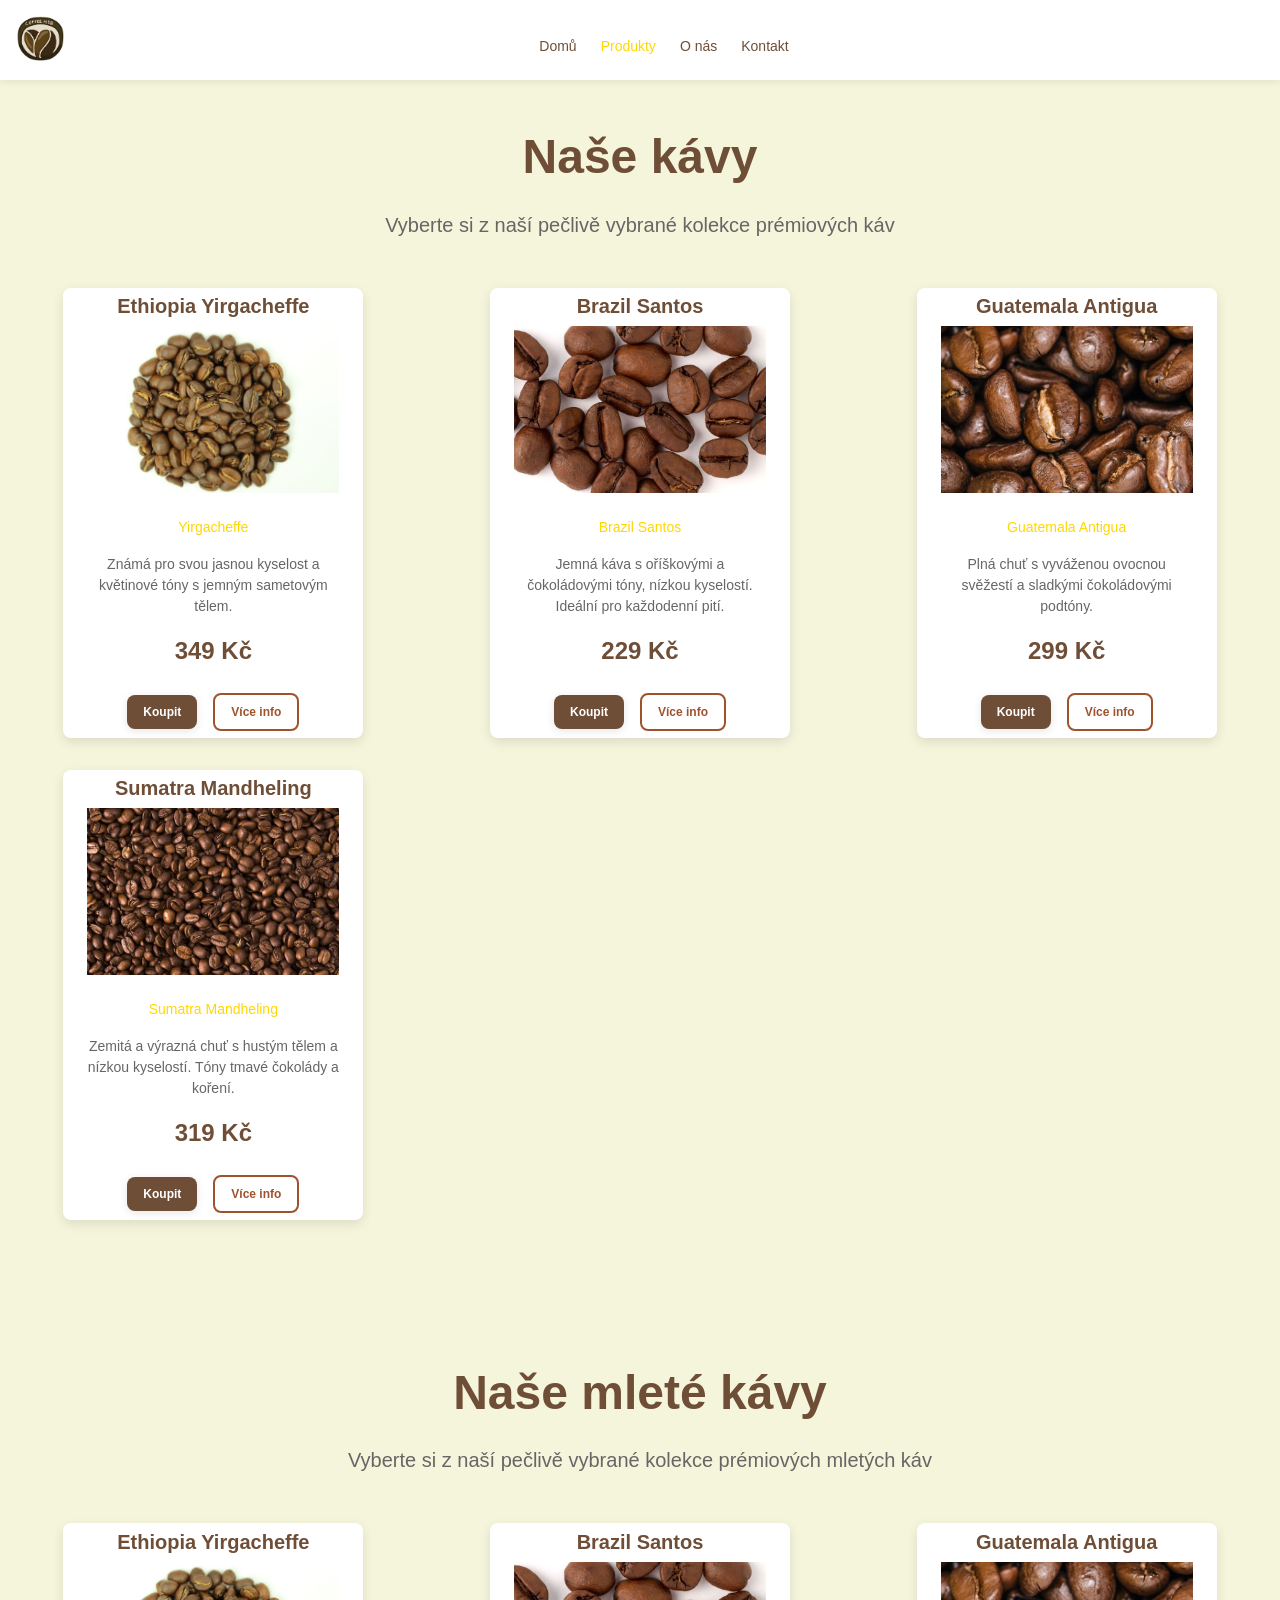
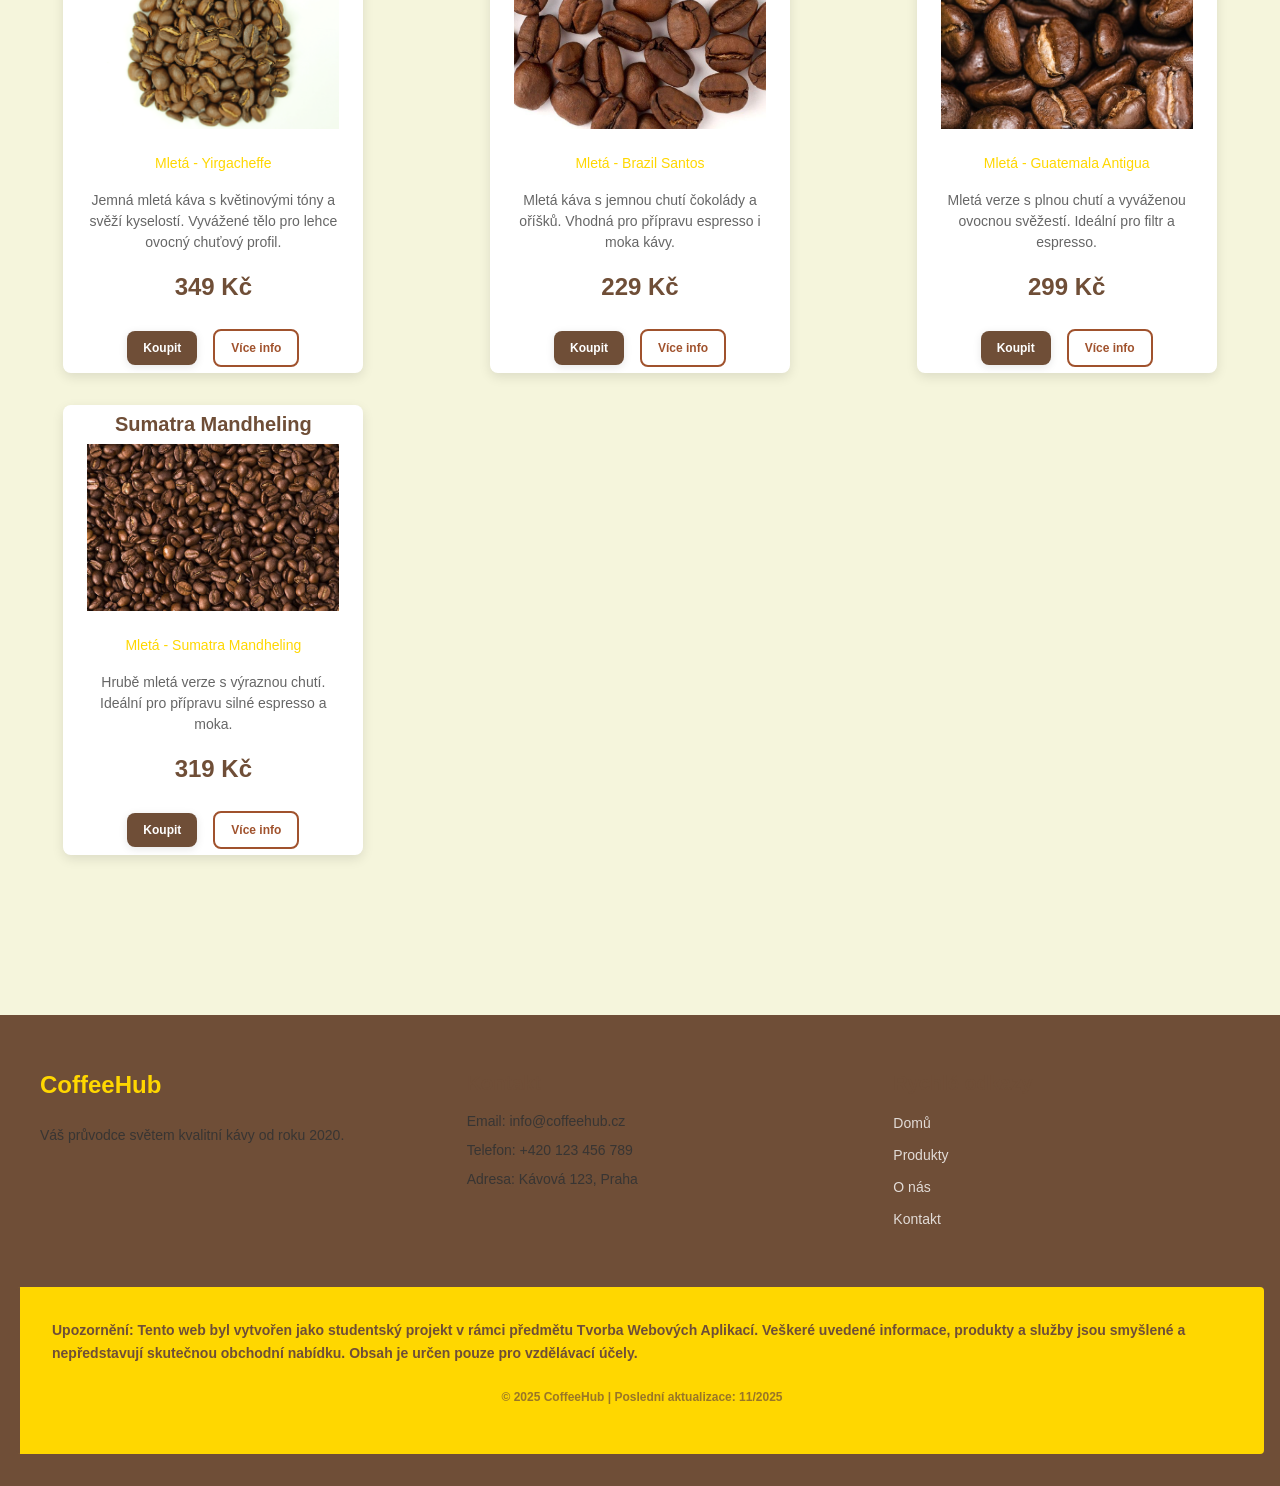
==== commit b709f8dc: "css optimization" ====
--- a/products.html
+++ b/products.html
@@ -21,20 +21,20 @@
 </head>
 
 <body>
-    <header class="header container">
+    <header class="header flex container">
         <a href="index.html" class="logo-link">
             <img class="logo" src="files/logo.png" alt="CoffeeHub Logo">
         </a>
-        
+
         <input type="checkbox" id="menu-toggle" class="menu-toggle" hidden>
         <label for="menu-toggle" class="menu-icon">
             <span class="menu-icon__line"></span>
             <span class="menu-icon__line"></span>
             <span class="menu-icon__line"></span>
         </label>
-        
+
         <nav class="nav">
-            <ul class="nav__list">
+            <ul class="nav__list flex-center">
                 <li class="nav__item"><a href="index.html" class="nav__link">Domů</a></li>
                 <li class="nav__item"><a href="products.html" class="nav__link nav__link--active">Produkty</a></li>
                 <li class="nav__item"><a href="index.html#o-nas" class="nav__link">O nás</a></li>
@@ -55,28 +55,30 @@
                 <div class="card">
                     <input type="checkbox" id="flip-ethiopia" class="card__toggle" hidden>
 
-                    <div class="card__front card__content">
-                        <h3 class="card__title">Ethiopia Yirgacheffe</h3>
-                        <img class="card__image" src="files/ethiopia_yirgacheffe.png" alt="Image of Ethiopia Yirgacheffe coffee beans">
-                        <span class="card__subtitle">Yirgacheffe</span>
-                        <p class="card__description">
+                    <div class="card__front card__content flex-center flex-column">
+                        <h3 class="card__title m-b-xs">Ethiopia Yirgacheffe</h3>
+                        <img class="card__image rounded-sx m-b-md" src="files/ethiopia_yirgacheffe.png"
+                            alt="Image of Ethiopia Yirgacheffe coffee beans">
+                        <span class="card__subtitle m-b-sm">Yirgacheffe</span>
+                        <p class="card__description m-b-sm">
                             Známá pro svou jasnou kyselost a květinové tóny s jemným sametovým tělem.
                         </p>
-                        <div class="card__price">349 Kč</div>
-                        <div class="card__actions">
-                            <button class="button button--primary button--small">Koupit</button>
+                        <div class="card__price m-b-md">349 Kč</div>
+                        <div class="card__actions flex-wrap flex-center">
+                            <button type="button" class="button button--primary button--small">Koupit</button>
                             <label for="flip-ethiopia" class="button button--secondary button--small">Více info</label>
                         </div>
                     </div>
 
-                    <div class="card__back card__content">
-                        <h3 class="card__title">Ethiopia Yirgacheffe</h3>
-                        <img class="card__image" src="files/ethiopia_yirgacheffe.png" alt="Image of Ethiopia Yirgacheffe coffee beans">
-                        <span class="card__subtitle">Yirgacheffe</span>
-                        <p class="card__description">
+                    <div class="card__back card__content flex-center flex-column ">
+                        <h3 class="card__title m-b-xs">Ethiopia Yirgacheffe</h3>
+                        <img class="card__image rounded-sx m-b-md" src="files/ethiopia_yirgacheffe.png"
+                            alt="Image of Ethiopia Yirgacheffe coffee beans">
+                        <span class="card__subtitle m-b-sm">Yirgacheffe</span>
+                        <p class="card__description m-b-sm">
                             Pěstována v nadmořské výšce 1 700–2 200 metrů. Jemná a ovocná vůně s nádechem jasmínu.
                         </p>
-                        <div class="card__actions">
+                        <div class="card__actions flex-wrap flex-center">
                             <label for="flip-ethiopia" class="button button--secondary button--small">Zpět</label>
                         </div>
                     </div>
@@ -86,28 +88,31 @@
                 <div class="card">
                     <input type="checkbox" id="flip-brazil" class="card__toggle" hidden>
 
-                    <div class="card__front card__content">
-                        <h3 class="card__title">Brazil Santos</h3>
-                        <img class="card__image" src="files/brazil_santos.jpg" alt="Image of Brazil Santos coffee beans">
-                        <span class="card__subtitle">Brazil Santos</span>
-                        <p class="card__description">
+                    <div class="card__front card__content flex-center flex-column">
+                        <h3 class="card__title m-b-xs">Brazil Santos</h3>
+                        <img class="card__image rounded-sx m-b-md" src="files/brazil_santos.jpg"
+                            alt="Image of Brazil Santos coffee beans">
+                        <span class="card__subtitle m-b-sm">Brazil Santos</span>
+                        <p class="card__description m-b-sm">
                             Jemná káva s oříškovými a čokoládovými tóny, nízkou kyselostí. Ideální pro každodenní pití.
                         </p>
-                        <div class="card__price">229 Kč</div>
-                        <div class="card__actions">
-                            <button class="button button--primary button--small">Koupit</button>
+                        <div class="card__price m-b-md">229 Kč</div>
+                        <div class="card__actions flex-wrap flex-center">
+                            <button type="button" class="button button--primary button--small">Koupit</button>
                             <label for="flip-brazil" class="button button--secondary button--small">Více info</label>
                         </div>
                     </div>
 
-                    <div class="card__back card__content">
-                        <h3 class="card__title">Brazil Santos</h3>
-                        <img class="card__image" src="files/brazil_santos.jpg" alt="Image of Brazil Santos coffee beans">
-                        <span class="card__subtitle">Brazil Santos</span>
-                        <p class="card__description">
-                            Pěstována v nízkých nadmořských výškách. Nabízí jemný profil s chutí čokolády, karamelu a oříšků.
-                        </p>
-                        <div class="card__actions">
+                    <div class="card__back card__content flex-center flex-column">
+                        <h3 class="card__title m-b-xs">Brazil Santos</h3>
+                        <img class="card__image rounded-sx m-b-md" src="files/brazil_santos.jpg"
+                            alt="Image of Brazil Santos coffee beans">
+                        <span class="card__subtitle m-b-sm">Brazil Santos</span>
+                        <p class="card__description m-b-sm">
+                            Pěstována v nízkých nadmořských výškách. Nabízí jemný profil s chutí čokolády, karamelu a
+                            oříšků.
+                        </p>
+                        <div class="card__actions flex-wrap flex-center">
                             <label for="flip-brazil" class="button button--secondary button--small">Zpět</label>
                         </div>
                     </div>
@@ -117,28 +122,30 @@
                 <div class="card">
                     <input type="checkbox" id="flip-guatemala" class="card__toggle" hidden>
 
-                    <div class="card__front card__content">
-                        <h3 class="card__title">Guatemala Antigua</h3>
-                        <img class="card__image" src="files/guatemala_antigua.jpg" alt="Image of Guatemala Antigua coffee beans">
-                        <span class="card__subtitle">Guatemala Antigua</span>
-                        <p class="card__description">
+                    <div class="card__front card__content flex-center flex-column">
+                        <h3 class="card__title m-b-xs">Guatemala Antigua</h3>
+                        <img class="card__image rounded-sx m-b-md" src="files/guatemala_antigua.jpg"
+                            alt="Image of Guatemala Antigua coffee beans">
+                        <span class="card__subtitle m-b-sm">Guatemala Antigua</span>
+                        <p class="card__description m-b-sm">
                             Plná chuť s vyváženou ovocnou svěžestí a sladkými čokoládovými podtóny.
                         </p>
-                        <div class="card__price">299 Kč</div>
-                        <div class="card__actions">
-                            <button class="button button--primary button--small">Koupit</button>
+                        <div class="card__price m-b-md">299 Kč</div>
+                        <div class="card__actions flex-wrap flex-center">
+                            <button type="button" class="button button--primary button--small">Koupit</button>
                             <label for="flip-guatemala" class="button button--secondary button--small">Více info</label>
                         </div>
                     </div>
 
-                    <div class="card__back card__content">
-                        <h3 class="card__title">Guatemala Antigua</h3>
-                        <img class="card__image" src="files/guatemala_antigua.jpg" alt="Image of Guatemala Antigua coffee beans">
-                        <span class="card__subtitle">Guatemala Antigua</span>
-                        <p class="card__description">
+                    <div class="card__back card__content flex-center flex-column">
+                        <h3 class="card__title m-b-xs">Guatemala Antigua</h3>
+                        <img class="card__image rounded-sx m-b-md" src="files/guatemala_antigua.jpg"
+                            alt="Image of Guatemala Antigua coffee beans">
+                        <span class="card__subtitle m-b-sm">Guatemala Antigua</span>
+                        <p class="card__description m-b-sm">
                             Pěstována v sopečné půdě regionu Antigua. Komplexní profil s tóny koření a citrusů.
                         </p>
-                        <div class="card__actions">
+                        <div class="card__actions flex-wrap flex-center">
                             <label for="flip-guatemala" class="button button--secondary button--small">Zpět</label>
                         </div>
                     </div>
@@ -148,28 +155,30 @@
                 <div class="card">
                     <input type="checkbox" id="flip-sumatra" class="card__toggle" hidden>
 
-                    <div class="card__front card__content">
-                        <h3 class="card__title">Sumatra Mandheling</h3>
-                        <img class="card__image" src="files/sumatra_mandheling.jpg" alt="Image of Sumatra Mandheling coffee beans">
-                        <span class="card__subtitle">Sumatra Mandheling</span>
-                        <p class="card__description">
+                    <div class="card__front card__content flex-center flex-column">
+                        <h3 class="card__title m-b-xs">Sumatra Mandheling</h3>
+                        <img class="card__image rounded-sx m-b-md" src="files/sumatra_mandheling.jpg"
+                            alt="Image of Sumatra Mandheling coffee beans">
+                        <span class="card__subtitle m-b-sm">Sumatra Mandheling</span>
+                        <p class="card__description m-b-sm">
                             Zemitá a výrazná chuť s hustým tělem a nízkou kyselostí. Tóny tmavé čokolády a koření.
                         </p>
-                        <div class="card__price">319 Kč</div>
-                        <div class="card__actions">
-                            <button class="button button--primary button--small">Koupit</button>
+                        <div class="card__price m-b-md">319 Kč</div>
+                        <div class="card__actions flex-wrap flex-center">
+                            <button type="button" class="button button--primary button--small">Koupit</button>
                             <label for="flip-sumatra" class="button button--secondary button--small">Více info</label>
                         </div>
                     </div>
 
-                    <div class="card__back card__content">
-                        <h3 class="card__title">Sumatra Mandheling</h3>
-                        <img class="card__image" src="files/sumatra_mandheling.jpg" alt="Image of Sumatra Mandheling coffee beans">
-                        <span class="card__subtitle">Sumatra Mandheling</span>
-                        <p class="card__description">
+                    <div class="card__back card__content flex-center flex-column">
+                        <h3 class="card__title m-b-xs">Sumatra Mandheling</h3>
+                        <img class="card__image rounded-sx m-b-md" src="files/sumatra_mandheling.jpg"
+                            alt="Image of Sumatra Mandheling coffee beans">
+                        <span class="card__subtitle m-b-sm">Sumatra Mandheling</span>
+                        <p class="card__description m-b-sm">
                             Pěstována ve vysokých nadmořských výškách na Sumatře. Známá pro plné tělo a komplexní chuť.
                         </p>
-                        <div class="card__actions">
+                        <div class="card__actions flex-wrap flex-center">
                             <label for="flip-sumatra" class="button button--secondary button--small">Zpět</label>
                         </div>
                     </div>
@@ -188,29 +197,34 @@
                 <div class="card">
                     <input type="checkbox" id="flip-ethiopia-ground" class="card__toggle" hidden>
 
-                    <div class="card__front card__content">
-                        <h3 class="card__title">Ethiopia Yirgacheffe</h3>
-                        <img class="card__image" src="files/ethiopia_yirgacheffe.png" alt="Image of Ethiopia Yirgacheffe coffee beans">
-                        <span class="card__subtitle">Mletá - Yirgacheffe</span>
-                        <p class="card__description">
-                            Jemná mletá káva s květinovými tóny a svěží kyselostí. Vyvážené tělo pro lehce ovocný chuťový profil.
-                        </p>
-                        <div class="card__price">349 Kč</div>
-                        <div class="card__actions">
-                            <button class="button button--primary button--small">Koupit</button>
-                            <label for="flip-ethiopia-ground" class="button button--secondary button--small">Více info</label>
-                        </div>
-                    </div>
-
-                    <div class="card__back card__content">
-                        <h3 class="card__title">Ethiopia Yirgacheffe</h3>
-                        <img class="card__image" src="files/ethiopia_yirgacheffe.png" alt="Image of Ethiopia Yirgacheffe coffee beans">
-                        <span class="card__subtitle">Mletá - Yirgacheffe</span>
-                        <p class="card__description">
+                    <div class="card__front card__content flex-center flex-column">
+                        <h3 class="card__title m-b-xs">Ethiopia Yirgacheffe</h3>
+                        <img class="card__image rounded-sx m-b-md" src="files/ethiopia_yirgacheffe.png"
+                            alt="Image of Ethiopia Yirgacheffe coffee beans">
+                        <span class="card__subtitle m-b-sm">Mletá - Yirgacheffe</span>
+                        <p class="card__description m-b-sm">
+                            Jemná mletá káva s květinovými tóny a svěží kyselostí. Vyvážené tělo pro lehce ovocný
+                            chuťový profil.
+                        </p>
+                        <div class="card__price m-b-md">349 Kč</div>
+                        <div class="card__actions flex-wrap flex-center">
+                            <button type="button" class="button button--primary button--small">Koupit</button>
+                            <label for="flip-ethiopia-ground" class="button button--secondary button--small">Více
+                                info</label>
+                        </div>
+                    </div>
+
+                    <div class="card__back card__content flex-center flex-column">
+                        <h3 class="card__title m-b-xs">Ethiopia Yirgacheffe</h3>
+                        <img class="card__image rounded-sx m-b-md" src="files/ethiopia_yirgacheffe.png"
+                            alt="Image of Ethiopia Yirgacheffe coffee beans">
+                        <span class="card__subtitle m-b-sm">Mletá - Yirgacheffe</span>
+                        <p class="card__description m-b-sm">
                             Jemně mletá pro filtrovanou kávu. Nabízí květinovou vůni s nádechem jasmínu a citrusů.
                         </p>
-                        <div class="card__actions">
-                            <label for="flip-ethiopia-ground" class="button button--secondary button--small">Zpět</label>
+                        <div class="card__actions flex-wrap flex-center">
+                            <label for="flip-ethiopia-ground"
+                                class="button button--secondary button--small">Zpět</label>
                         </div>
                     </div>
                 </div>
@@ -219,28 +233,31 @@
                 <div class="card">
                     <input type="checkbox" id="flip-brazil-ground" class="card__toggle" hidden>
 
-                    <div class="card__front card__content">
-                        <h3 class="card__title">Brazil Santos</h3>
-                        <img class="card__image" src="files/brazil_santos.jpg" alt="Image of Brazil Santos coffee beans">
-                        <span class="card__subtitle">Mletá - Brazil Santos</span>
-                        <p class="card__description">
+                    <div class="card__front card__content flex-center flex-column">
+                        <h3 class="card__title m-b-xs">Brazil Santos</h3>
+                        <img class="card__image rounded-sx m-b-md" src="files/brazil_santos.jpg"
+                            alt="Image of Brazil Santos coffee beans">
+                        <span class="card__subtitle m-b-sm">Mletá - Brazil Santos</span>
+                        <p class="card__description m-b-sm">
                             Mletá káva s jemnou chutí čokolády a oříšků. Vhodná pro přípravu espresso i moka kávy.
                         </p>
-                        <div class="card__price">229 Kč</div>
-                        <div class="card__actions">
-                            <button class="button button--primary button--small">Koupit</button>
-                            <label for="flip-brazil-ground" class="button button--secondary button--small">Více info</label>
-                        </div>
-                    </div>
-
-                    <div class="card__back card__content">
-                        <h3 class="card__title">Brazil Santos</h3>
-                        <img class="card__image" src="files/brazil_santos.jpg" alt="Image of Brazil Santos coffee beans">
-                        <span class="card__subtitle">Mletá - Brazil Santos</span>
-                        <p class="card__description">
+                        <div class="card__price m-b-md">229 Kč</div>
+                        <div class="card__actions flex-wrap flex-center">
+                            <button type="button" class="button button--primary button--small">Koupit</button>
+                            <label for="flip-brazil-ground" class="button button--secondary button--small">Více
+                                info</label>
+                        </div>
+                    </div>
+
+                    <div class="card__back card__content flex-center flex-column">
+                        <h3 class="card__title m-b-xs">Brazil Santos</h3>
+                        <img class="card__image rounded-sx m-b-md" src="files/brazil_santos.jpg"
+                            alt="Image of Brazil Santos coffee beans">
+                        <span class="card__subtitle m-b-sm">Mletá - Brazil Santos</span>
+                        <p class="card__description m-b-sm">
                             Jemně mletá káva s jemně sladkými tóny karamelu a výrazem čokolády. Univerzální využití.
                         </p>
-                        <div class="card__actions">
+                        <div class="card__actions flex-wrap flex-center">
                             <label for="flip-brazil-ground" class="button button--secondary button--small">Zpět</label>
                         </div>
                     </div>
@@ -250,29 +267,34 @@
                 <div class="card">
                     <input type="checkbox" id="flip-guatemala-ground" class="card__toggle" hidden>
 
-                    <div class="card__front card__content">
-                        <h3 class="card__title">Guatemala Antigua</h3>
-                        <img class="card__image" src="files/guatemala_antigua.jpg" alt="Image of Guatemala Antigua coffee beans">
-                        <span class="card__subtitle">Mletá - Guatemala Antigua</span>
-                        <p class="card__description">
+                    <div class="card__front card__content flex-center flex-column">
+                        <h3 class="card__title m-b-xs">Guatemala Antigua</h3>
+                        <img class="card__image rounded-sx m-b-md" src="files/guatemala_antigua.jpg"
+                            alt="Image of Guatemala Antigua coffee beans">
+                        <span class="card__subtitle m-b-sm">Mletá - Guatemala Antigua</span>
+                        <p class="card__description m-b-sm">
                             Mletá verze s plnou chutí a vyváženou ovocnou svěžestí. Ideální pro filtr a espresso.
                         </p>
-                        <div class="card__price">299 Kč</div>
-                        <div class="card__actions">
-                            <button class="button button--primary button--small">Koupit</button>
-                            <label for="flip-guatemala-ground" class="button button--secondary button--small">Více info</label>
-                        </div>
-                    </div>
-
-                    <div class="card__back card__content">
-                        <h3 class="card__title">Guatemala Antigua</h3>
-                        <img class="card__image" src="files/guatemala_antigua.jpg" alt="Image of Guatemala Antigua coffee beans">
-                        <span class="card__subtitle">Mletá - Guatemala Antigua</span>
-                        <p class="card__description">
-                            Středně mletá s komplexním profilem. Tóny koření a citrusů se krásně projevují v každém šálku.
-                        </p>
-                        <div class="card__actions">
-                            <label for="flip-guatemala-ground" class="button button--secondary button--small">Zpět</label>
+                        <div class="card__price m-b-md">299 Kč</div>
+                        <div class="card__actions flex-wrap flex-center">
+                            <button type="button" class="button button--primary button--small">Koupit</button>
+                            <label for="flip-guatemala-ground" class="button button--secondary button--small">Více
+                                info</label>
+                        </div>
+                    </div>
+
+                    <div class="card__back card__content flex-center flex-column">
+                        <h3 class="card__title m-b-xs">Guatemala Antigua</h3>
+                        <img class="card__image rounded-sx m-b-md" src="files/guatemala_antigua.jpg"
+                            alt="Image of Guatemala Antigua coffee beans">
+                        <span class="card__subtitle m-b-sm">Mletá - Guatemala Antigua</span>
+                        <p class="card__description m-b-sm">
+                            Středně mletá s komplexním profilem. Tóny koření a citrusů se krásně projevují v každém
+                            šálku.
+                        </p>
+                        <div class="card__actions flex-wrap flex-center">
+                            <label for="flip-guatemala-ground"
+                                class="button button--secondary button--small">Zpět</label>
                         </div>
                     </div>
                 </div>
@@ -281,28 +303,31 @@
                 <div class="card">
                     <input type="checkbox" id="flip-sumatra-ground" class="card__toggle" hidden>
 
-                    <div class="card__front card__content">
-                        <h3 class="card__title">Sumatra Mandheling</h3>
-                        <img class="card__image" src="files/sumatra_mandheling.jpg" alt="Image of Sumatra Mandheling coffee beans">
-                        <span class="card__subtitle">Mletá - Sumatra Mandheling</span>
-                        <p class="card__description">
+                    <div class="card__front card__content flex-center flex-column">
+                        <h3 class="card__title m-b-xs">Sumatra Mandheling</h3>
+                        <img class="card__image rounded-sx m-b-md" src="files/sumatra_mandheling.jpg"
+                            alt="Image of Sumatra Mandheling coffee beans">
+                        <span class="card__subtitle m-b-sm">Mletá - Sumatra Mandheling</span>
+                        <p class="card__description m-b-sm">
                             Hrubě mletá verze s výraznou chutí. Ideální pro přípravu silné espresso a moka.
                         </p>
-                        <div class="card__price">319 Kč</div>
-                        <div class="card__actions">
-                            <button class="button button--primary button--small">Koupit</button>
-                            <label for="flip-sumatra-ground" class="button button--secondary button--small">Více info</label>
-                        </div>
-                    </div>
-
-                    <div class="card__back card__content">
-                        <h3 class="card__title">Sumatra Mandheling</h3>
-                        <img class="card__image" src="files/sumatra_mandheling.jpg" alt="Image of Sumatra Mandheling coffee beans">
-                        <span class="card__subtitle">Mletá - Sumatra Mandheling</span>
-                        <p class="card__description">
+                        <div class="card__price m-b-md">319 Kč</div>
+                        <div class="card__actions flex-wrap flex-center">
+                            <button type="button" class="button button--primary button--small">Koupit</button>
+                            <label for="flip-sumatra-ground" class="button button--secondary button--small">Více
+                                info</label>
+                        </div>
+                    </div>
+
+                    <div class="card__back card__content flex-center flex-column">
+                        <h3 class="card__title m-b-xs">Sumatra Mandheling</h3>
+                        <img class="card__image rounded-sx m-b-md" src="files/sumatra_mandheling.jpg"
+                            alt="Image of Sumatra Mandheling coffee beans">
+                        <span class="card__subtitle m-b-sm">Mletá - Sumatra Mandheling</span>
+                        <p class="card__description m-b-sm">
                             Hrubě mletá pro silné nápoje. Zemitá a výrazná chuť s tóny tmavé čokolády a koření.
                         </p>
-                        <div class="card__actions">
+                        <div class="card__actions flex-wrap flex-center">
                             <label for="flip-sumatra-ground" class="button button--secondary button--small">Zpět</label>
                         </div>
                     </div>
@@ -314,7 +339,7 @@
     <footer class="footer container">
         <div class="footer__content footer__content--grid">
             <div class="footer__section">
-                <h3 class="footer__title">CoffeeHub</h3>
+                <h3 class="footer__title m-b-md">CoffeeHub</h3>
                 <p class="footer__description">
                     Váš průvodce světem kvalitní kávy od roku 2020.
                 </p>
@@ -322,14 +347,14 @@
 
             <div class="footer__section">
                 <h4 class="footer__subtitle">Kontakt</h4>
-                <p class="footer__contact">Email: info@coffeehub.cz</p>
-                <p class="footer__contact">Telefon: +420 123 456 789</p>
-                <p class="footer__contact">Adresa: Kávová 123, Praha</p>
+                <p class="footer__contact m-b-xs">Email: info@coffeehub.cz</p>
+                <p class="footer__contact m-b-xs">Telefon: +420 123 456 789</p>
+                <p class="footer__contact m-b-xs">Adresa: Kávová 123, Praha</p>
             </div>
 
             <div class="footer__section">
                 <h4 class="footer__subtitle">Rychlé odkazy</h4>
-                <ul class="footer__links">
+                <ul class="footer__links flex-column">
                     <li><a href="index.html" class="footer__link">Domů</a></li>
                     <li><a href="products.html" class="footer__link">Produkty</a></li>
                     <li><a href="index.html#o-nas" class="footer__link">O nás</a></li>
@@ -339,9 +364,11 @@
         </div>
 
         <!-- Disclaimer -->
-        <div class="disclaimer disclaimer--prominent">
-            <p class="disclaimer__text">
-                <strong>Upozornění:</strong> Tento web byl vytvořen jako studentský projekt v rámci předmětu Tvorba Webových Aplikací. Veškeré uvedené informace, produkty a služby jsou smyšlené a nepředstavují skutečnou obchodní nabídku. Obsah je určen pouze pro vzdělávací účely.
+        <div class="disclaimer disclaimer--prominent p-lg rounded-xs m-t-lg">
+            <p class="disclaimer__text m-b-sm">
+                <strong>Upozornění:</strong> Tento web byl vytvořen jako studentský projekt v rámci předmětu Tvorba
+                Webových Aplikací. Veškeré uvedené informace, produkty a služby jsou smyšlené a nepředstavují skutečnou
+                obchodní nabídku. Obsah je určen pouze pro vzdělávací účely.
             </p>
             <p class="footer__copyright">
                 &copy; 2025 CoffeeHub | Poslední aktualizace: 11/2025
@@ -351,4 +378,4 @@
 
 </body>
 
-</html>
+</html>
--- a/css/base.css
+++ b/css/base.css
@@ -1,43 +1,39 @@
 :root {
-    /* Design Tokens - Grid Unit */
-    --grid-unit: 4px;
 
-    /* Design Tokens - Colors */
-    --color-primary: #6F4E37; /* Coffee Brown */
-    --color-secondary: #A0522D; /* Sienna/Terracotta */
-    --color-accent: #FFD700; /* Gold/Yellow for highlights */
+    --color-primary: #6F4E37;
+    --color-secondary: #A0522D;
+    --color-accent: #FFD700;
     --color-text: #333333;
     --color-muted: #666666;
     --color-white: #FFFFFF;
-    --color-bg: #F5F5DC; /* Beige/Cream background */
+    --color-bg: #F5F5DC;
     --color-error: #CC0000;
     --color-success: #008000;
 
 
-    /* New Theming Variables (Light Mode Defaults) */
-    --color-primary-hover: #A0522D; /* Sienna */
-    --color-border: #ddd; /* Light gray border */
-    --color-primary-shadow: rgba(111, 78, 55, 0.1); /* Shadow based on primary color */
-    --color-bg-hover: #FFFACD; /* Light yellow hover for features */
-    --color-surface: var(--color-white); /* White surface for cards/info boxes */
-    --color-bg-secondary: var(--color-bg); /* Secondary background for sections */
-    --color-primary-bg: var(--color-primary); /* Primary color for footer background */
-    --color-text-on-primary: var(--color-white); /* White text on primary background */
-    --color-shadow: rgba(0, 0, 0, 0.05); /* Light shadow for contact/info boxes */
-    --color-accent-shadow: rgba(255, 215, 0, 0.1); /* Light accent shadow for hero */
+  
+    --color-primary-hover: #A0522D; 
+    --color-border: #ddd;
+    --color-primary-shadow: rgba(111, 78, 55, 0.1);
+    --color-bg-hover: #FFFACD;
+    --color-surface: var(--color-white); 
+    --color-bg-secondary: var(--color-bg);
+    --color-primary-bg: var(--color-primary); 
+    --color-text-on-primary: var(--color-white);
+    --color-shadow: rgba(0, 0, 0, 0.05); 
+    --color-accent-shadow: rgba(255, 215, 0, 0.1);
     --color-footer-text: rgba(0, 0, 0, 0);
 
-    /* Design Tokens - Spacing Scale (based on 4px grid) */
-    --space-xxs: calc(var(--grid-unit) * 1); /* 4px */
-    --space-xs: calc(var(--grid-unit) * 2); /* 8px */
-    --space-sm: calc(var(--grid-unit) * 4); /* 16px */
-    --space-md: calc(var(--grid-unit) * 6); /* 24px */
-    --space-lg: calc(var(--grid-unit) * 8); /* 32px */
-    --space-xl: calc(var(--grid-unit) * 12); /* 48px */
-    --space-xxl: calc(var(--grid-unit) * 16); /* 64px */
-    --space-massive: calc(var(--grid-unit) * 24); /* 96px */
+    
+    --space-xxs: 0.25rem; /* 4px */
+    --space-xs: 0.5rem; /* 8px */
+    --space-sm: 1rem; /* 16px */
+    --space-md: 1.5rem; /* 24px */
+    --space-lg: 2rem; /* 32px */
+    --space-xl: 3rem; /* 48px */
+    --space-xxl: 4rem; /* 64px */
+    --space-massive: 6rem; /* 96px */
 
-    /* Design Tokens - Typography Scale (Modular Scale) */
     --text-xs: 0.75rem; /* 12px */
     --text-sm: 0.875rem; /* 14px */
     --text-base: 1rem; /* 16px */
@@ -47,7 +43,6 @@
     --text-xxl: 3rem; /* 48px */
     --text-massive: 4rem; /* 64px */
 
-    /* Design Tokens - Component Dimensions */
     --logo-size: 48px;
     --card-width: 300px;
     --card-height: 450px;
@@ -55,7 +50,7 @@
     --image-height: 167px;
 }
 
-/* Base styles for semantic elements */
+
 h1, h2, h3, h4, h5, h6 {
     font-family: helvetica, serif;
     line-height: 1.2;
@@ -63,17 +58,16 @@
     color: var(--color-primary);
 }
 
-h1 { font-size: var(--text-massive); }
-h2 { font-size: var(--text-xxl); }
-h3 { font-size: var(--text-xl); }
-h4 { font-size: var(--text-lg); }
+h1 { font-size: var(--text-xxl); }
+h2 { font-size: var(--text-xl); }
+h3 { font-size: var(--text-lg); }
+h4 { font-size: var(--text-md); }
 
 p {
     margin-bottom: var(--space-sm);
 }
 
 .container {
-   /* max-width: 1200px;*/
     margin-inline: auto;
     padding-inline: var(--space-sm);
 }
@@ -85,16 +79,15 @@
 
 .section-description {
     text-align: center;
-    font-size: var(--text-md);
+    font-size: var(--text-base);
     color: var(--color-muted);
     margin-bottom: var(--space-xl);
 }
 
-/* Responsive adjustments for base typography */
-@media (max-width: 768px) {
-    h1 { font-size: var(--text-xxl); }
-    h2 { font-size: var(--text-xl); }
-    h3 { font-size: var(--text-lg); }
-    h4 { font-size: var(--text-md); }
-    .section-description { font-size: var(--text-base); }
+@media (min-width: 769px) {
+    h1 { font-size: var(--text-massive); }
+    h2 { font-size: var(--text-xxl); }
+    h3 { font-size: var(--text-xl); }
+    h4 { font-size: var(--text-lg); }
+    .section-description { font-size: var(--text-md); }
 }
--- a/css/layout.css
+++ b/css/layout.css
@@ -1,11 +1,6 @@
-/* ===================================
-   CoffeeHub Layout.css
-   Layout and structural styles
-   =================================== */
-
-/* ===== HEADER ===== */
+
 .header {
-    display: flex;
+
     justify-content: space-between;
     align-items: center;
     padding-block: var(--space-sm);
@@ -14,6 +9,7 @@
     position: sticky;
     top: 0;
     z-index: 100;
+    flex-direction: row;
 }
 
 .header a {
@@ -30,18 +26,24 @@
     transform: scale(1.05);
 }
 
-/* ===== NAVIGATION ===== */
 .nav {
     flex: 1;
+    position: absolute;
+    top: 100%;
+    left: 0;
+    right: 0;
+    background-color: var(--color-surface);
+    max-height: 0;
+    overflow: hidden;
+    transition: max-height 0.3s ease;
+    box-shadow: 0 4px 8px rgba(0, 0, 0, 0.1);
 }
 
 .nav__list {
-    display: flex;
-    justify-content: center;
-    align-items: center;
-    flex-direction: row;
-    gap: var(--space-md);
+   
+    gap: var(--space-sm);
     list-style: none;
+    
 }
 
 .nav__item {
@@ -53,8 +55,13 @@
     color: var(--color-primary);
     font-weight: 500;
     transition: color 0.3s ease, border-bottom 0.3s ease;
-    padding-bottom: 4px;
-    border-bottom: 2px solid transparent;
+    padding: var(--space-sm) 0;
+    border-bottom: 1px solid var(--color-border);
+    display: block;
+}
+
+.nav__link:last-child {
+    border-bottom: none;
 }
 
 .nav__link:hover,
@@ -63,13 +70,12 @@
     border-bottom-color: var(--color-accent);
 }
 
-/* Hamburger Menu (Mobile) */
 .menu-toggle {
     display: none;
 }
 
 .menu-icon {
-    display: none;
+    display: flex;
     flex-direction: column;
     cursor: pointer;
     gap: 6px;
@@ -83,73 +89,55 @@
     transition: all 0.3s ease;
 }
 
-@media (max-width: 768px) {
+.menu-toggle:checked ~ .nav {
+    max-height: 300px;
+}
+
+.menu-toggle:checked ~ .menu-icon .menu-icon__line:nth-child(1) {
+    transform: rotate(45deg) translate(10px, 10px);
+}
+
+.menu-toggle:checked ~ .menu-icon .menu-icon__line:nth-child(2) {
+    opacity: 0;
+}
+
+.menu-toggle:checked ~ .menu-icon .menu-icon__line:nth-child(3) {
+    transform: rotate(-45deg) translate(7px, -7px);
+}
+
+.container {
+    padding-inline: var(--space-sm);
+}
+
+@media (min-width: 769px) {
     .menu-icon {
-        display: flex;
+        display: none;
     }
 
     .nav {
-        position: absolute;
-        top: 100%;
-        left: 0;
-        right: 0;
-        background-color: var(--color-surface);
-        max-height: 0;
-        overflow: hidden;
-        transition: max-height 0.3s ease;
-        box-shadow: 0 4px 8px rgba(0, 0, 0, 0.1);
-    }
-
-    .menu-toggle:checked ~ .nav {
-        max-height: 300px;
-    }
-
-    .menu-toggle:checked ~ .menu-icon .menu-icon__line:nth-child(1) {
-        transform: rotate(45deg) translate(10px, 10px);
-    }
-
-    .menu-toggle:checked ~ .menu-icon .menu-icon__line:nth-child(2) {
-        opacity: 0;
-    }
-
-    .menu-toggle:checked ~ .menu-icon .menu-icon__line:nth-child(3) {
-        transform: rotate(-45deg) translate(7px, -7px);
+        position: static;
+        max-height: none;
+        overflow: visible;
+        box-shadow: none;
     }
 
     .nav__list {
-        flex-direction: column;
-        gap: var(--space-sm);
-        padding: var(--space-md);
+        flex-direction: row;
+        gap: var(--space-md);
+        padding: 0;
     }
 
     .nav__link {
-        display: block;
-        padding: var(--space-sm) 0;
-        border-bottom: 1px solid var(--color-border);
-    }
-
-    .nav__link:last-child {
-        border-bottom: none;
-    }
-
-    .header {
-        flex-direction: row;
-    }
-
-    .container {
-        padding-inline: var(--space-sm);
-    }
-}
-
-/* ===== MAIN CONTENT ===== */
-.main {
-    flex: 1;
-}
-
-/* ===== HERO SECTION ===== */
+        padding-bottom: 4px;
+        border-bottom: 2px solid transparent;
+    }
+}
+
+
+
 .hero {
     text-align: center;
-    padding-block: var(--space-xxl);
+    padding-block: var(--space-xl);
     background: linear-gradient(135deg, var(--color-bg) 0%, var(--color-bg-hover) 100%);
     position: relative;
     overflow: hidden;
@@ -174,14 +162,14 @@
 }
 
 .hero__title {
-    font-size: var(--text-massive);
+    font-size: var(--text-xxl);
     margin-bottom: var(--space-md);
     color: var(--color-primary);
     line-height: 1.1;
 }
 
 .hero__description {
-    font-size: var(--text-md);
+    font-size: var(--text-base);
     margin-bottom: var(--space-lg);
     color: var(--color-muted);
     line-height: 1.6;
@@ -190,73 +178,87 @@
 .hero__actions {
     display: flex;
     justify-content: center;
-    gap: var(--space-md);
+    gap: var(--space-sm);
     flex-wrap: wrap;
 }
 
-@media (max-width: 768px) {
+@media (min-width: 769px) {
     .hero {
-        padding-block: var(--space-xl);
+        padding-block: var(--space-xxl);
     }
 
     .hero__title {
-        font-size: var(--text-xxl);
+        font-size: var(--text-massive);
     }
 
     .hero__description {
-        font-size: var(--text-base);
+        font-size: var(--text-md);
     }
 
     .hero__actions {
-        gap: var(--space-sm);
-    }
-}
-
-/* ===== ABOUT SECTION ===== */
+        gap: var(--space-md);
+    }
+}
+
 .about {
     padding-block: var(--space-xxl);
 }
 
 .about__content {
     display: flex;
-    grid-template-columns: 1fr 1fr;
-    gap: var(--space-xl);
+    grid-template-columns: 1fr;
+    gap: var(--space-md);
     align-items: center;
 }
 
 .about__text {
-    padding-right: var(--space-lg);
+    padding-right: 0;
 }
 
 .about__image {
     width: 100%;
-    height: 400px;
+    height: 250px;
     background: linear-gradient(135deg, var(--color-primary) 0%, var(--color-secondary) 100%);
-    border-radius: calc(var(--grid-unit) * 3);
+    border-radius: var(--space-md);
     display: flex;
     align-items: center;
     justify-content: center;
-    color: var(--color-text-on-primary);
-    font-size: var(--text-lg);
-    font-weight: 600;
-}
-
-@media (max-width: 768px) {
+   
+}
+
+@media (min-width: 769px) {
     .about__content {
-        grid-template-columns: 1fr;
-        gap: var(--space-md);
+        grid-template-columns: 1fr 1fr;
+        gap: var(--space-xl);
     }
 
     .about__text {
-        padding-right: 0;
+        padding-right: var(--space-lg);
     }
 
     .about__image {
-        height: 250px;
-    }
-}
-
-/* ===== CONTACT SECTION ===== */
+        height: 400px;
+    }
+}
+
+
+#about__mise{
+    margin: 0 3.25rem;
+    display: flex;
+    flex-direction: column;
+}
+
+@media (min-width: 769px) {
+    #about__mise{
+        flex-direction: row;
+    }
+}
+
+.team__list{
+    display: flex;
+    flex-direction: row;
+}
+
 .contact {
     padding-block: var(--space-xxl);
     background-color: var(--color-bg-secondary);
@@ -264,47 +266,45 @@
 
 .contact__content {
     display: grid;
-    grid-template-columns: 1fr 1fr;
+    grid-template-columns: 1fr;
     gap: var(--space-xl);
 }
 
 .contact__info {
     padding: var(--space-lg);
     background-color: var(--color-surface);
-    border-radius: calc(var(--grid-unit) * 2);
+    border-radius: var(--space-xs);
     box-shadow: 0 2px 8px var(--color-shadow);
 }
 
 .contact__form {
     padding: var(--space-lg);
     background-color: var(--color-surface);
-    border-radius: calc(var(--grid-unit) * 2);
+    border-radius: var(--space-xs);
     box-shadow: 0 2px 8px var(--color-shadow);
 }
 
-@media (max-width: 768px) {
+@media (min-width: 769px) {
     .contact__content {
-        grid-template-columns: 1fr;
-    }
-}
-
-/* ===== PRODUCTS SECTION ===== */
+        grid-template-columns: 1fr 1fr;
+    }
+}
+
 .products-grid {
     display: grid;
-    grid-template-columns: repeat(auto-fit, minmax(300px, 1fr));
-    gap: var(--space-lg);
+    grid-template-columns: 1fr;
+    gap: var(--space-md);
     margin-block: var(--space-xl);
     justify-items: center;
 }
 
-@media (max-width: 768px) {
+@media (min-width: 769px) {
     .products-grid {
-        grid-template-columns: 1fr;
-        gap: var(--space-md);
-    }
-}
-
-/* ===== FOOTER ===== */
+        grid-template-columns: repeat(auto-fit, minmax(300px, 1fr));
+        gap: var(--space-lg);
+    }
+}
+
 .footer {
     background-color: var(--color-primary-bg);
     color: var(--color-text-on-primary);
@@ -314,8 +314,8 @@
 
 .footer__content {
     display: grid;
-    grid-template-columns: repeat(3, 1fr);
-    gap: var(--space-lg);
+    grid-template-columns: 1fr;
+    gap: var(--space-md);
     margin-bottom: var(--space-lg);
 }
 
@@ -326,7 +326,7 @@
 }
 
 .footer__section {
-    padding: var(--space-md);
+    padding: var(--space-sm);
 }
 
 .footer__copyright {
@@ -336,18 +336,17 @@
     margin-top: var(--space-md);
 }
 
-@media (max-width: 768px) {
+@media (min-width: 769px) {
     .footer__content {
-        grid-template-columns: 1fr;
-        gap: var(--space-md);
+        grid-template-columns: repeat(3, 1fr);
+        gap: var(--space-lg);
     }
 
     .footer__section {
-        padding: var(--space-sm);
-    }
-}
-
-/* ===== SECTION STYLES ===== */
+        padding: var(--space-md);
+    }
+}
+
 section {
     padding-block: var(--space-xl);
 }
@@ -355,23 +354,23 @@
 .section-title {
     text-align: center;
     margin-bottom: var(--space-md);
-    font-size: var(--text-xxl);
+    font-size: var(--text-xl);
     color: var(--color-primary);
 }
 
 .section-description {
     text-align: center;
-    font-size: var(--text-md);
+    font-size: var(--text-base);
     color: var(--color-muted);
     margin-bottom: var(--space-xl);
 }
 
-@media (max-width: 768px) {
+@media (min-width: 769px) {
     .section-title {
-        font-size: var(--text-xl);
+        font-size: var(--text-xxl);
     }
 
     .section-description {
-        font-size: var(--text-base);
-    }
-}
+        font-size: var(--text-md);
+    }
+}
--- a/css/components.css
+++ b/css/components.css
@@ -1,13 +1,8 @@
-/* ===================================
-   CoffeeHub Components.css
-   Modern component library with modifiers
-   =================================== */
-
-/* ===== BUTTONS ===== */
+
 .button {
     display: inline-block;
-    padding: calc(var(--grid-unit) * 3) calc(var(--grid-unit) * 6);
-    border-radius: calc(var(--grid-unit) * 2);
+    padding: 0.75rem var(--space-md);
+    border-radius: var(--space-xs);
     font-size: var(--text-sm);
     font-weight: 600;
     cursor: pointer;
@@ -18,7 +13,6 @@
     line-height: 1.5;
 }
 
-/* Button Variants */
 .button--primary {
     background-color: var(--color-primary);
     color: var(--color-white);
@@ -50,26 +44,22 @@
     opacity: 0.9;
 }
 
-/* Button Size Modifiers */
 .button--large {
-    padding: calc(var(--grid-unit) * 4) calc(var(--grid-unit) * 8);
+    padding: var(--space-sm) var(--space-lg);
     font-size: var(--text-md);
 }
 
 .button--small {
-    padding: calc(var(--grid-unit) * 2) calc(var(--grid-unit) * 4);
+    padding: var(--space-xs) var(--space-sm);
     font-size: var(--text-xs);
 }
 
-/* Button Focus State (Accessibility) */
 .button:focus {
     outline: 2px solid var(--color-accent);
     outline-offset: 2px;
 }
 
-/* ===== CARD COMPONENT ===== */
 .card {
-    position: relative;
     perspective: 1000px;
     width: var(--card-width);
     height: var(--card-height);
@@ -91,7 +81,7 @@
     align-items: center;
     padding: var(--space-md);
     background-color: var(--color-white);
-    border-radius: calc(var(--grid-unit) * 2);
+    border-radius: var(--space-xs);
     box-shadow: 0 4px 12px rgba(0, 0, 0, 0.1);
     backface-visibility: hidden;
     transition: transform 0.6s ease;
@@ -103,11 +93,11 @@
     transform: rotateY(180deg);
 }
 
-.card__toggle:checked ~ .card__front {
+.card__toggle:checked~.card__front {
     transform: rotateY(180deg);
 }
 
-.card__toggle:checked ~ .card__back {
+.card__toggle:checked~.card__back {
     transform: rotateY(0deg);
 }
 
@@ -121,12 +111,6 @@
 }
 
 .card__content {
-    display: flex;
-    flex-direction: column;
-    align-items: center;
-    justify-content: center;
-    width: 100%;
-    height: 100%;
     text-align: center;
 }
 
@@ -134,14 +118,11 @@
     width: 100%;
     height: var(--image-height);
     object-fit: cover;
-    border-radius: calc(var(--grid-unit) * 2);
-    margin-bottom: var(--space-md);
 }
 
 .card__title {
     font-size: var(--text-md);
     font-weight: 600;
-    margin-bottom: var(--space-xs);
     color: var(--color-primary);
 }
 
@@ -149,13 +130,11 @@
     font-size: var(--text-sm);
     color: var(--color-accent);
     font-weight: 500;
-    margin-bottom: var(--space-sm);
 }
 
 .card__description {
     font-size: var(--text-sm);
     color: var(--color-muted);
-    margin-bottom: var(--space-sm);
     line-height: 1.5;
 }
 
@@ -163,38 +142,23 @@
     font-size: var(--text-lg);
     font-weight: 700;
     color: var(--color-primary);
-    margin-bottom: var(--space-md);
 }
 
 .card__actions {
-    display: flex;
     gap: var(--space-sm);
     width: 100%;
-    justify-content: center;
-    flex-wrap: wrap;
-}
-
-/* Card Modifier - Featured */
-.card--featured {
-    border: 2px solid var(--color-accent);
-    transform: scale(1.05);
-}
-
-.card--featured:hover {
-    transform: scale(1.05) translateY(-4px);
-}
-
-/* ===== FEATURE COMPONENT ===== */
+
+}
+
 .about__features {
     display: grid;
-    grid-template-columns: repeat(3, 1fr);
+    grid-template-columns: 1fr;
     gap: var(--space-md);
 }
 
 .feature {
-    padding: var(--space-md);
+
     background-color: var(--color-bg);
-    border-radius: calc(var(--grid-unit) * 2);
     text-align: center;
     transition: all 0.3s ease;
 }
@@ -208,7 +172,6 @@
 .feature__title {
     font-size: var(--text-md);
     color: var(--color-primary);
-    margin-bottom: var(--space-xs);
 }
 
 .feature__description {
@@ -216,22 +179,18 @@
     color: var(--color-muted);
 }
 
-@media (max-width: 768px) {
+@media (min-width: 769px) {
     .about__features {
-        grid-template-columns: 1fr;
+        grid-template-columns: repeat(3, 1fr);
     }
 }
 
-/* ===== FORM COMPONENT ===== */
 .form {
-    display: flex;
-    flex-direction: column;
     gap: var(--space-md);
 }
 
 .form__group {
-    display: flex;
-    flex-direction: column;
+
     gap: var(--space-xs);
 }
 
@@ -243,9 +202,7 @@
 
 .form__input,
 .form__textarea {
-    padding: var(--space-sm);
     border: 2px solid var(--color-border);
-    border-radius: calc(var(--grid-unit) * 1);
     font-size: var(--text-base);
     font-family: inherit;
     transition: border-color 0.3s ease, box-shadow 0.3s ease;
@@ -263,18 +220,15 @@
     min-height: 120px;
 }
 
-/* ===== FOOTER COMPONENTS ===== */
 .footer__title {
     font-size: var(--text-lg);
     font-weight: 700;
-    margin-bottom: var(--space-md);
     color: var(--color-accent);
 }
 
 .footer__subtitle {
     font-size: var(--text-md);
     font-weight: 600;
-    margin-bottom: var(--space-sm);
 }
 
 .footer__description {
@@ -287,15 +241,12 @@
 
 .footer__contact {
     font-size: var(--text-sm);
-    margin-bottom: var(--space-xs);
     opacity: 0.9;
     color: var(--color-text);
 }
 
 .footer__links {
     list-style: none;
-    display: flex;
-    flex-direction: column;
     gap: var(--space-xs);
 }
 
@@ -312,28 +263,15 @@
 }
 
 /* ===== DISCLAIMER COMPONENT ===== */
-.disclaimer {
-    background-color: var(--color-accent);
-    color: var(--color-primary);
-    padding: var(--space-lg);
-    border-radius: calc(var(--grid-unit) * 2);
-    margin-top: var(--space-lg);
-    border-left: 4px solid var(--color-primary);
-}
-
 .disclaimer--prominent {
     background-color: var(--color-accent);
     color: var(--color-primary);
-    padding: var(--space-lg);
-    border-radius: calc(var(--grid-unit) * 2);
-    margin-top: var(--space-lg);
     border-left: 4px solid var(--color-primary);
     font-weight: 600;
 }
 
 .disclaimer__text {
     font-size: var(--text-sm);
-    margin-bottom: var(--space-sm);
     line-height: 1.6;
 }
 
@@ -341,41 +279,25 @@
 .about__description {
     font-size: var(--text-md);
     color: var(--color-muted);
-    margin-bottom: var(--space-lg);
     line-height: 1.8;
 }
 
 .contact__subtitle {
     font-size: var(--text-md);
     color: var(--color-primary);
-    margin-bottom: var(--space-md);
     font-weight: 600;
 }
 
 .contact__text {
     font-size: var(--text-sm);
     color: var(--color-text);
-    margin-bottom: var(--space-md);
     line-height: 1.8;
 }
 
-.image-placeholder {
-    text-align: center;
-}
-
-.team-member{
-    padding: var(--space-md);
-  background-color: var(--color-surface);
-  border-radius: calc(var(--grid-unit) * 2);
-  box-shadow: 0 2px 8px rgba(0, 0, 0, 0.05);
-  max-width: calc(var(--grid-unit)*115);
-    margin: var(--space-lg);
-}
-
-.team-member__bio{
-    display: inline-block;
-}
-
-#nas-tym{
-    margin-top: calc(var(--grid-unit)*15);
+
+
+.team-member {
+    background-color: var(--color-surface);
+    box-shadow: 0 2px 8px rgba(0, 0, 0, 0.05);
+    max-width: 460px;
 }
--- a/css/utilities.css
+++ b/css/utilities.css
@@ -1,216 +1,71 @@
-/* ===================================
-   CoffeeHub Utilities.css
-   Spacing, text, flex/grid helpers
-   =================================== */
 
-/* ===== SPACING UTILITIES ===== */
-/* Margin utilities */
-.mg-xxs { margin: var(--space-xxs); }
-.mg-xs { margin: var(--space-xs); }
-.mg-sm { margin: var(--space-sm); }
-.mg-md { margin: var(--space-md); }
-.mg-lg { margin: var(--space-lg); }
-.mg-xl { margin: var(--space-xl); }
 
-.mg-t-xs { margin-top: var(--space-xs); }
-.mg-t-sm { margin-top: var(--space-sm); }
-.mg-t-md { margin-top: var(--space-md); }
-.mg-t-lg { margin-top: var(--space-lg); }
+.flex-center { display: flex; justify-content: center; align-items: center; }
+.flex-column { display: flex; flex-direction: column; }
+.flex-wrap { display: flex; flex-wrap: wrap; }
+.flex-row{display: flex; flex-direction: row;}
+.flex{display: flex;}
 
-.mg-b-xs { margin-bottom: var(--space-xs); }
-.mg-b-sm { margin-bottom: var(--space-sm); }
-.mg-b-md { margin-bottom: var(--space-md); }
-.mg-b-lg { margin-bottom: var(--space-lg); }
+.w-full { width: 100%; }
 
-.mg-x-auto { margin-left: auto; margin-right: auto; }
+.image-cover{object-fit: cover};
 
-/* Padding utilities */
-.pd-xxs { padding: var(--space-xxs); }
-.pd-xs { padding: var(--space-xs); }
-.pd-sm { padding: var(--space-sm); }
-.pd-md { padding: var(--space-md); }
-.pd-lg { padding: var(--space-lg); }
-.pd-xl { padding: var(--space-xl); }
 
-.pd-t-xs { padding-top: var(--space-xs); }
-.pd-t-sm { padding-top: var(--space-sm); }
-.pd-t-md { padding-top: var(--space-md); }
-.pd-t-lg { padding-top: var(--space-lg); }
+.hide-small { display: none; }
 
-.pd-b-xs { padding-bottom: var(--space-xs); }
-.pd-b-sm { padding-bottom: var(--space-sm); }
-.pd-b-md { padding-bottom: var(--space-md); }
-.pd-b-lg { padding-bottom: var(--space-lg); }
+.pd-sm { padding: var(--space-xs); }
+.mg-sm { margin: var(--space-xs); }
 
-/* ===== FLEXBOX UTILITIES ===== */
-.flex { display: flex; }
-.flex-center { display: flex; justify-content: center; align-items: center; }
-.flex-between { display: flex; justify-content: space-between; align-items: center; }
-.flex-around { display: flex; justify-content: space-around; align-items: center; }
-.flex-column { display: flex; flex-direction: column; }
-.flex-column-center { display: flex; flex-direction: column; justify-content: center; align-items: center; }
-.flex-wrap { display: flex; flex-wrap: wrap; }
-.flex-gap-sm { display: flex; gap: var(--space-sm); }
-.flex-gap-md { display: flex; gap: var(--space-md); }
-.flex-gap-lg { display: flex; gap: var(--space-lg); }
+@media (min-width: 481px) {
 
-.flex-1 { flex: 1; }
-.flex-grow { flex-grow: 1; }
-.flex-shrink { flex-shrink: 1; }
+    .hide-small { display: block; }
 
-/* ===== GRID UTILITIES ===== */
-.grid { display: grid; }
-.grid-2 { display: grid; grid-template-columns: repeat(2, 1fr); }
-.grid-3 { display: grid; grid-template-columns: repeat(3, 1fr); }
-.grid-4 { display: grid; grid-template-columns: repeat(4, 1fr); }
-.grid-gap-sm { gap: var(--space-sm); }
-.grid-gap-md { gap: var(--space-md); }
-.grid-gap-lg { gap: var(--space-lg); }
+    .pd-sm { padding: var(--space-sm); }
+    .mg-sm { margin: var(--space-sm); }
+}
 
-/* ===== TEXT UTILITIES ===== */
-.text-center { text-align: center; }
-.text-left { text-align: left; }
-.text-right { text-align: right; }
-.text-justify { text-align: justify; }
+@media (min-width: 769px) {
 
-.text-muted { color: var(--color-muted); }
-.text-accent { color: var(--color-accent); }
-.text-primary { color: var(--color-primary); }
-.text-secondary { color: var(--color-secondary); }
-.text-white { color: var(--color-white); }
-.text-error { color: var(--color-error); }
-.text-success { color: var(--color-success); }
 
-.text-bold { font-weight: 700; }
-.text-semibold { font-weight: 600; }
-.text-medium { font-weight: 500; }
-.text-normal { font-weight: 400; }
+}
 
-.text-xs { font-size: var(--text-xs); }
-.text-sm { font-size: var(--text-sm); }
-.text-base { font-size: var(--text-base); }
+
 .text-md { font-size: var(--text-md); }
 .text-lg { font-size: var(--text-lg); }
 .text-xl { font-size: var(--text-xl); }
 .text-xxl { font-size: var(--text-xxl); }
 
-.text-uppercase { text-transform: uppercase; }
-.text-lowercase { text-transform: lowercase; }
-.text-capitalize { text-transform: capitalize; }
+.rounded-xs { border-radius: var(--space-xxs); }
+.rounded-sm { border-radius: var(--space-xs); }
+.rounded-md { border-radius: var(--space-sm); }
+.rounded-lg { border-radius: var(--space-md); }
+.rounded-xl { border-radius: var(--space-lg); }
+.rounded-full { border-radius: 9999px; }
+.rounded-none { border-radius: 0; }
 
-.line-height-tight { line-height: 1.2; }
-.line-height-normal { line-height: 1.5; }
-.line-height-relaxed { line-height: 1.8; }
+/* Padding */
+.p-xxs { padding: var(--space-xxs); }
+.p-xs { padding: var(--space-xs); }
+.p-sm { padding: var(--space-sm); }
+.p-md { padding: var(--space-md); }
+.p-lg { padding: var(--space-lg); }
+.p-xl { padding: var(--space-xl); }
+.p-xxl { padding: var(--space-xxl); }
 
-/* ===== BORDER RADIUS ===== */
-.rounded-none { border-radius: 0; }
-.rounded-sm { border-radius: calc(var(--grid-unit) * 1); }
-.rounded-md { border-radius: calc(var(--grid-unit) * 2); }
-.rounded-lg { border-radius: calc(var(--grid-unit) * 3); }
-.rounded-full { border-radius: 9999px; }
+/* Margin */
+.m-xxs { margin: var(--space-xxs); }
+.m-xs { margin: var(--space-xs); }
+.m-sm { margin: var(--space-sm); }
+.m-md { margin: var(--space-md); }
+.m-lg { margin: var(--space-lg); }
+.m-xl { margin: var(--space-xl); }
+.m-xxl { margin: var(--space-xxl); }
+/* Margin bottom */
 
-/* ===== SHADOWS ===== */
-.shadow-none { box-shadow: none; }
-.shadow-sm { box-shadow: 0 calc(var(--grid-unit) * 1) calc(var(--grid-unit) * 2) rgba(0, 0, 0, 0.1); }
-.shadow-md { box-shadow: 0 calc(var(--grid-unit) * 2) calc(var(--grid-unit) * 4) rgba(0, 0, 0, 0.15); }
-.shadow-lg { box-shadow: 0 calc(var(--grid-unit) * 3) calc(var(--grid-unit) * 6) rgba(0, 0, 0, 0.2); }
+.m-b-xs{margin-bottom: var(--space-xs)}
+.m-b-sm{margin-bottom: var(--space-sm);}
+.m-b-md{margin-bottom: var(--space-md);}
 
-/* ===== BACKGROUND COLORS ===== */
-.bg-primary { background-color: var(--color-primary); }
-.bg-secondary { background-color: var(--color-secondary); }
-.bg-accent { background-color: var(--color-accent); }
-.bg-white { background-color: var(--color-white); }
-.bg-light { background-color: var(--color-bg); }
-.bg-error { background-color: var(--color-error); }
-.bg-success { background-color: var(--color-success); }
+/* Margin top*/
 
-/* ===== BORDER UTILITIES ===== */
-.border { border: 1px solid var(--color-border); }
-.border-primary { border: 2px solid var(--color-primary); }
-.border-secondary { border: 2px solid var(--color-secondary); }
-.border-accent { border: 2px solid var(--color-accent); }
-
-.border-t { border-top: 1px solid var(--color-border); }
-.border-b { border-bottom: 1px solid var(--color-border); }
-.border-l { border-left: 1px solid var(--color-border); }
-.border-r { border-right: 1px solid var(--color-border); }
-
-/* ===== DISPLAY UTILITIES ===== */
-.display-none { display: none; }
-.display-block { display: block; }
-.display-inline { display: inline; }
-.display-inline-block { display: inline-block; }
-
-.visibility-hidden { visibility: hidden; }
-.visibility-visible { visibility: visible; }
-
-.opacity-0 { opacity: 0; }
-.opacity-50 { opacity: 0.5; }
-.opacity-100 { opacity: 1; }
-
-/* ===== WIDTH & HEIGHT UTILITIES ===== */
-.w-full { width: 100%; }
-.w-half { width: 50%; }
-.w-third { width: 33.333%; }
-.w-auto { width: auto; }
-
-.h-full { height: 100%; }
-.h-auto { height: auto; }
-.h-screen { height: 100vh; }
-
-.max-w-full { max-width: 100%; }
-.max-w-container { max-width: 1200px; }
-
-/* ===== POSITION UTILITIES ===== */
-.position-relative { position: relative; }
-.position-absolute { position: absolute; }
-.position-fixed { position: fixed; }
-.position-sticky { position: sticky; }
-
-/* ===== OVERFLOW UTILITIES ===== */
-.overflow-hidden { overflow: hidden; }
-.overflow-auto { overflow: auto; }
-.overflow-x-auto { overflow-x: auto; }
-.overflow-y-auto { overflow-y: auto; }
-
-/*===== IMAGE UTILITIES ===== */
-.image-cover{object-fit: cover};
-
-/* ===== CURSOR UTILITIES ===== */
-.cursor-pointer { cursor: pointer; }
-.cursor-default { cursor: default; }
-.cursor-text { cursor: text; }
-.cursor-not-allowed { cursor: not-allowed; }
-
-/* ===== TRANSITION UTILITIES ===== */
-.transition-all { transition: all 0.3s ease; }
-.transition-color { transition: color 0.3s ease; }
-.transition-bg { transition: background-color 0.3s ease; }
-.transition-transform { transition: transform 0.3s ease; }
-
-/* ===== RESPONSIVE UTILITIES ===== */
-@media (max-width: 768px) {
-    .grid-2 { grid-template-columns: 1fr; }
-    .grid-3 { grid-template-columns: repeat(2, 1fr); }
-    .grid-4 { grid-template-columns: repeat(2, 1fr); }
-
-    .flex-column-mobile { flex-direction: column; }
-
-    .hide-mobile { display: none; }
-
-    .text-md { font-size: var(--text-base); }
-    .text-lg { font-size: var(--text-md); }
-    .text-xl { font-size: var(--text-lg); }
-    .text-xxl { font-size: var(--text-xl); }
-}
-
-@media (max-width: 480px) {
-    .grid-2 { grid-template-columns: 1fr; }
-    .grid-3 { grid-template-columns: 1fr; }
-    .grid-4 { grid-template-columns: 1fr; }
-
-    .hide-small { display: none; }
-
-    .pd-sm { padding: var(--space-xs); }
-    .mg-sm { margin: var(--space-xs); }
-}
+.m-t-lg{margin-top: var(--space-lg);}
--- a/css/theme.css
+++ b/css/theme.css
@@ -1,78 +1,55 @@
-/*
- * Pure CSS Theming for Dark Mode
- * This file uses CSS variables and the prefers-color-scheme media query.
- * The light mode is defined by the existing base.css and other component files.
- * This file only defines the dark mode overrides.
- */
-
-/*
- * Pure CSS Theming for Dark Mode
- * This file uses CSS variables and the prefers-color-scheme media query.
- * The light mode is defined by the existing base.css and other component files.
- * This file only defines the dark mode overrides.
- */
 
 @media (prefers-color-scheme: dark) {
     :root {
-        /* Background and Surface Colors */
-        --color-bg: #121212; /* Dark background */
-        --color-surface: #1E1E1E; /* Slightly lighter dark surface for cards/headers */
-        --color-bg-secondary: #121212; /* Secondary background for sections */
-        --color-bg-hover: #282828; /* Dark hover for features */
-        --color-white: #333333; /* Darker white for elements that were pure white */
+      
+        --color-bg: #121212; 
+        --color-surface: #1E1E1E; 
+        --color-bg-secondary: #121212;
+        --color-bg-hover: #282828; 
+        --color-white: #333333;
         
-        /* Text Colors */
-        --color-text: #E0E0E0; /* Light text */
-        --color-muted: #B0B0B0; /* Medium light text */
-        --color-text-on-primary: #121212; /* Dark text on primary background */
+        
+        --color-text: #E0E0E0; 
+        --color-muted: #B0B0B0; 
+        --color-text-on-primary: #121212; 
 
-        /* Primary and Secondary Colors (Adjusted for dark background visibility) */
-        --color-primary: #D2B48C; /* Tan/Beige for contrast */
-        --color-primary-hover: #A0522D; /* Sienna */
-        --color-secondary: #A0522D; /* Sienna/Terracotta */
-        --color-accent: #FFD700; /* Gold/Yellow for highlights */
+        
+        --color-primary: #D2B48C; 
+        --color-primary-hover: #A0522D;
+        --color-secondary: #A0522D; 
+        --color-accent: #FFD700; 
 
-        /* Borders and Shadows */
-        --color-border: #333333; /* Darker gray border */
-        --color-primary-shadow: rgba(210, 180, 140, 0.1); /* Shadow based on primary color */
-        --color-shadow: rgba(255, 255, 255, 0.1); /* Light shadow for contact/info boxes */
-        --color-accent-shadow: rgba(255, 215, 0, 0.1); /* Light accent shadow for hero */
+        --color-border: #333333; 
+        --color-primary-shadow: rgba(210, 180, 140, 0.1); 
+        --color-shadow: rgba(255, 255, 255, 0.1); 
+        --color-accent-shadow: rgba(255, 215, 0, 0.1);
     }
 
-    /* General Body Overrides */
     body {
         background-color: var(--color-bg);
         color: var(--color-text);
     }
 
-    /* Specific component overrides using the new variables */
-
-    /* Header and Footer */
     .header, .footer {
         background-color: var(--color-surface);
     }
 
-    /* Navigation links */
     .nav__link, .footer__link {
         color: var(--color-text);
     }
 
-    /* Buttons (Primary) */
     .button--primary {
         color: var(--color-text-on-primary);
     }
 
-    /* Card styling */
     .card {
         box-shadow: 0 4px 12px var(--color-shadow);
     }
 
-    /* Feature hover */
     .feature:hover {
         box-shadow: 0 4px 12px var(--color-shadow);
     }
 
-    /* Input fields and forms */
     .form__input, .form__textarea {
         background-color: var(--color-bg);
         color: var(--color-text);
@@ -84,7 +61,6 @@
         box-shadow: 0 0 0 3px var(--color-primary-shadow);
     }
 
-    /* Disclaimer */
     .disclaimer {
         background-color: var(--color-accent);
         color: var(--color-bg);
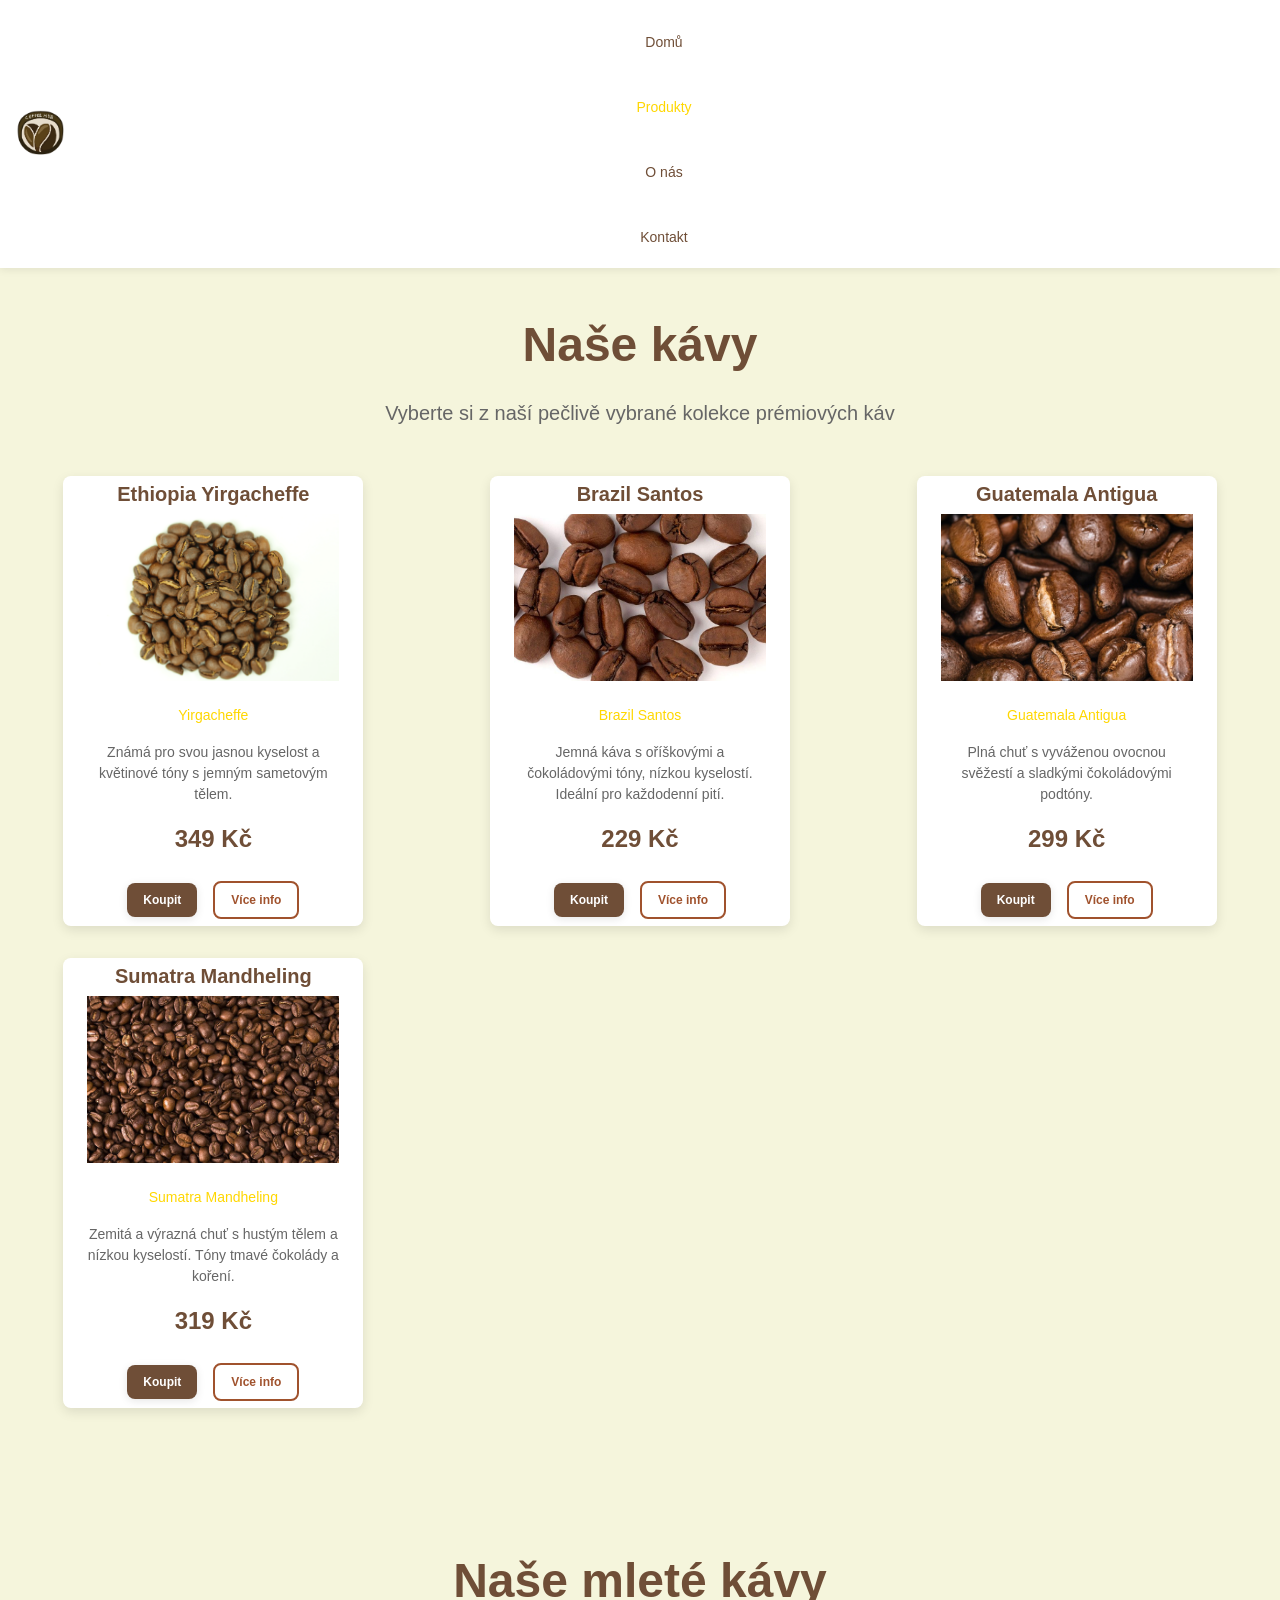
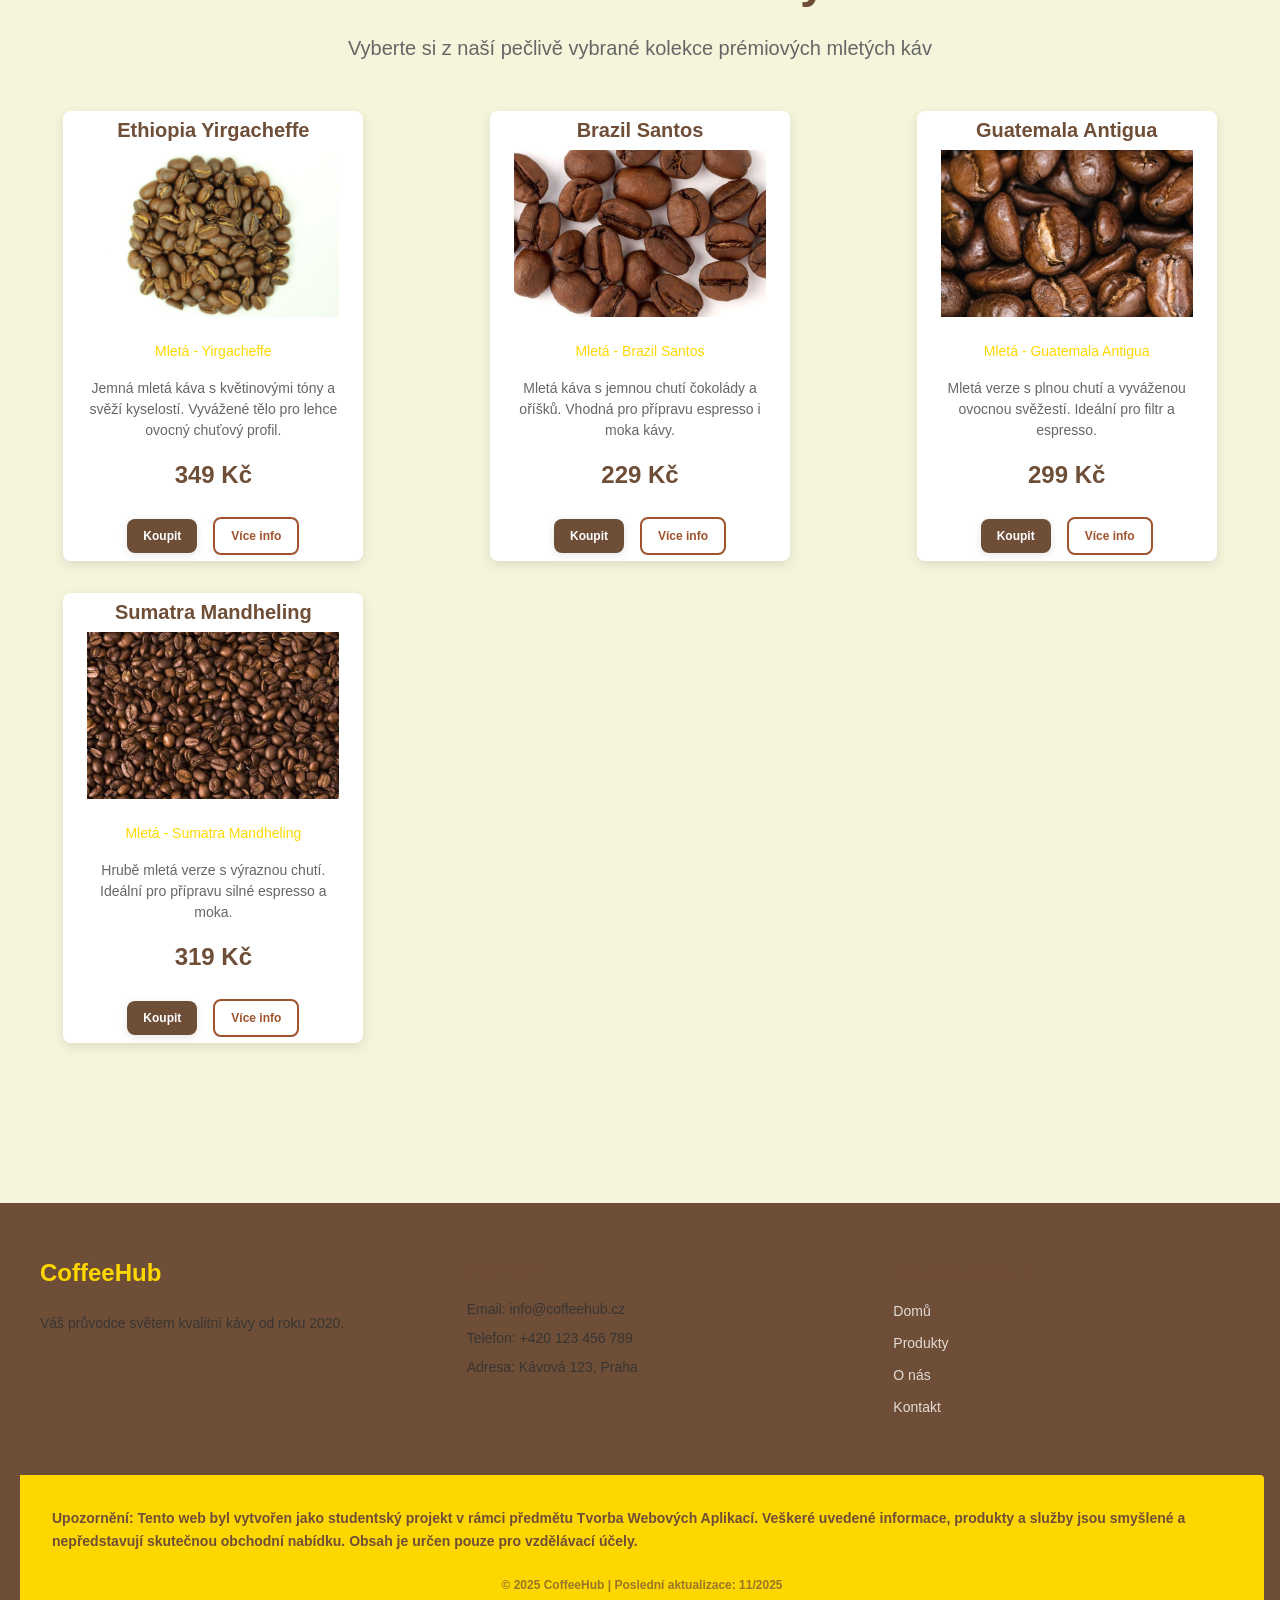
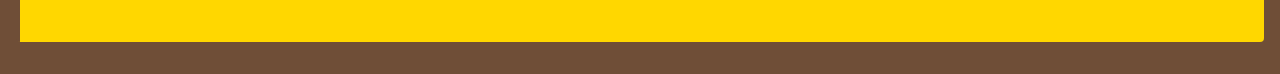
==== commit 7b8bbf3b: "minor changes" ====
--- a/products.html
+++ b/products.html
@@ -7,11 +7,7 @@
     <title>CoffeeHub - Naše kávy</title>
     <meta name="description"
         content="Objevte svět výjimečné kávy s CoffeeHub. Nabízíme prémiové kávové zrna z nejlepších plantáží světa.">
-    <link rel="preconnect" href="https://fonts.googleapis.com">
-    <link rel="preconnect" href="https://fonts.gstatic.com" crossorigin>
-    <link
-        href="https://fonts.googleapis.com/css2?family=Inter:wght@400;500;600;700&family=Playfair+Display:wght@400;500;600;700&display=swap"
-        rel="stylesheet">
+
     <link rel="stylesheet" href="css/reset.css">
     <link rel="stylesheet" href="css/base.css">
     <link rel="stylesheet" href="css/layout.css">
@@ -34,7 +30,7 @@
         </label>
 
         <nav class="nav">
-            <ul class="nav__list flex-center">
+            <ul class="nav__list flex-column flex-center">
                 <li class="nav__item"><a href="index.html" class="nav__link">Domů</a></li>
                 <li class="nav__item"><a href="products.html" class="nav__link nav__link--active">Produkty</a></li>
                 <li class="nav__item"><a href="index.html#o-nas" class="nav__link">O nás</a></li>
--- a/css/layout.css
+++ b/css/layout.css
@@ -40,7 +40,7 @@
 }
 
 .nav__list {
-   
+    
     gap: var(--space-sm);
     list-style: none;
     
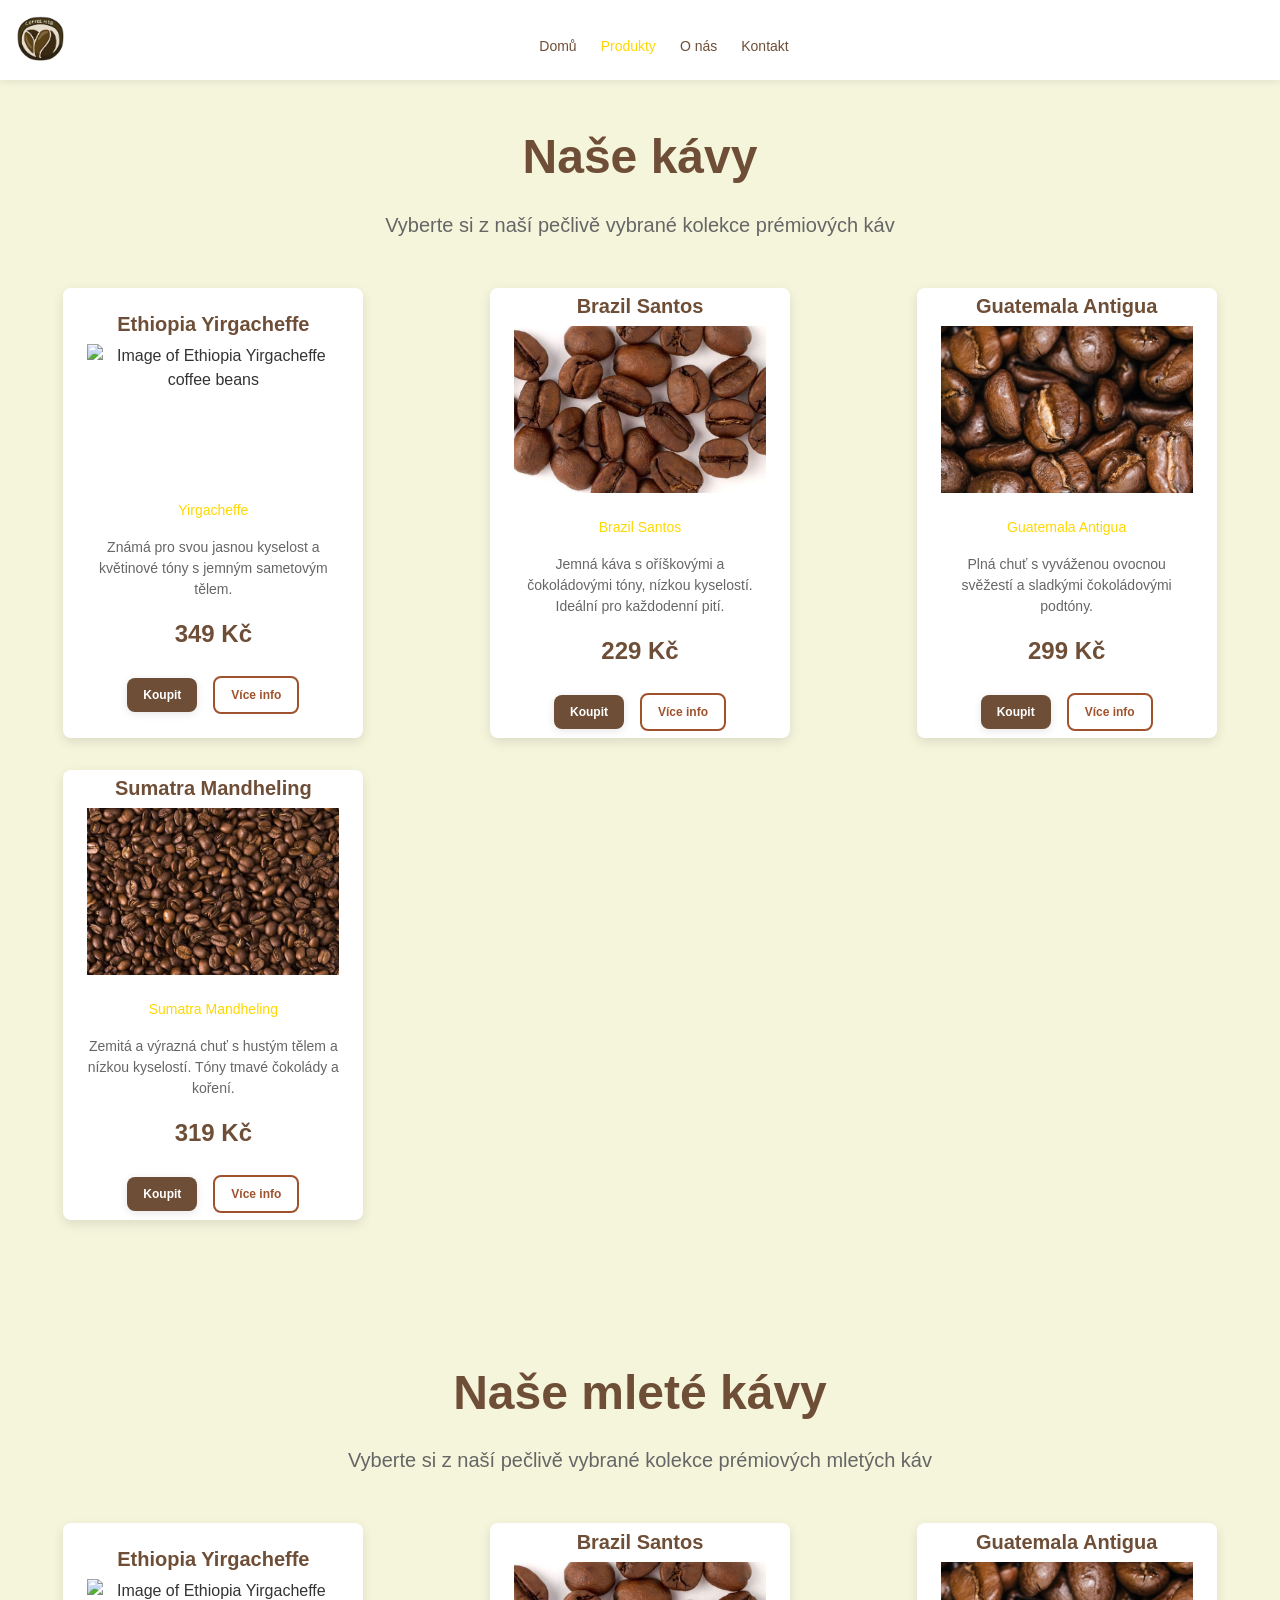
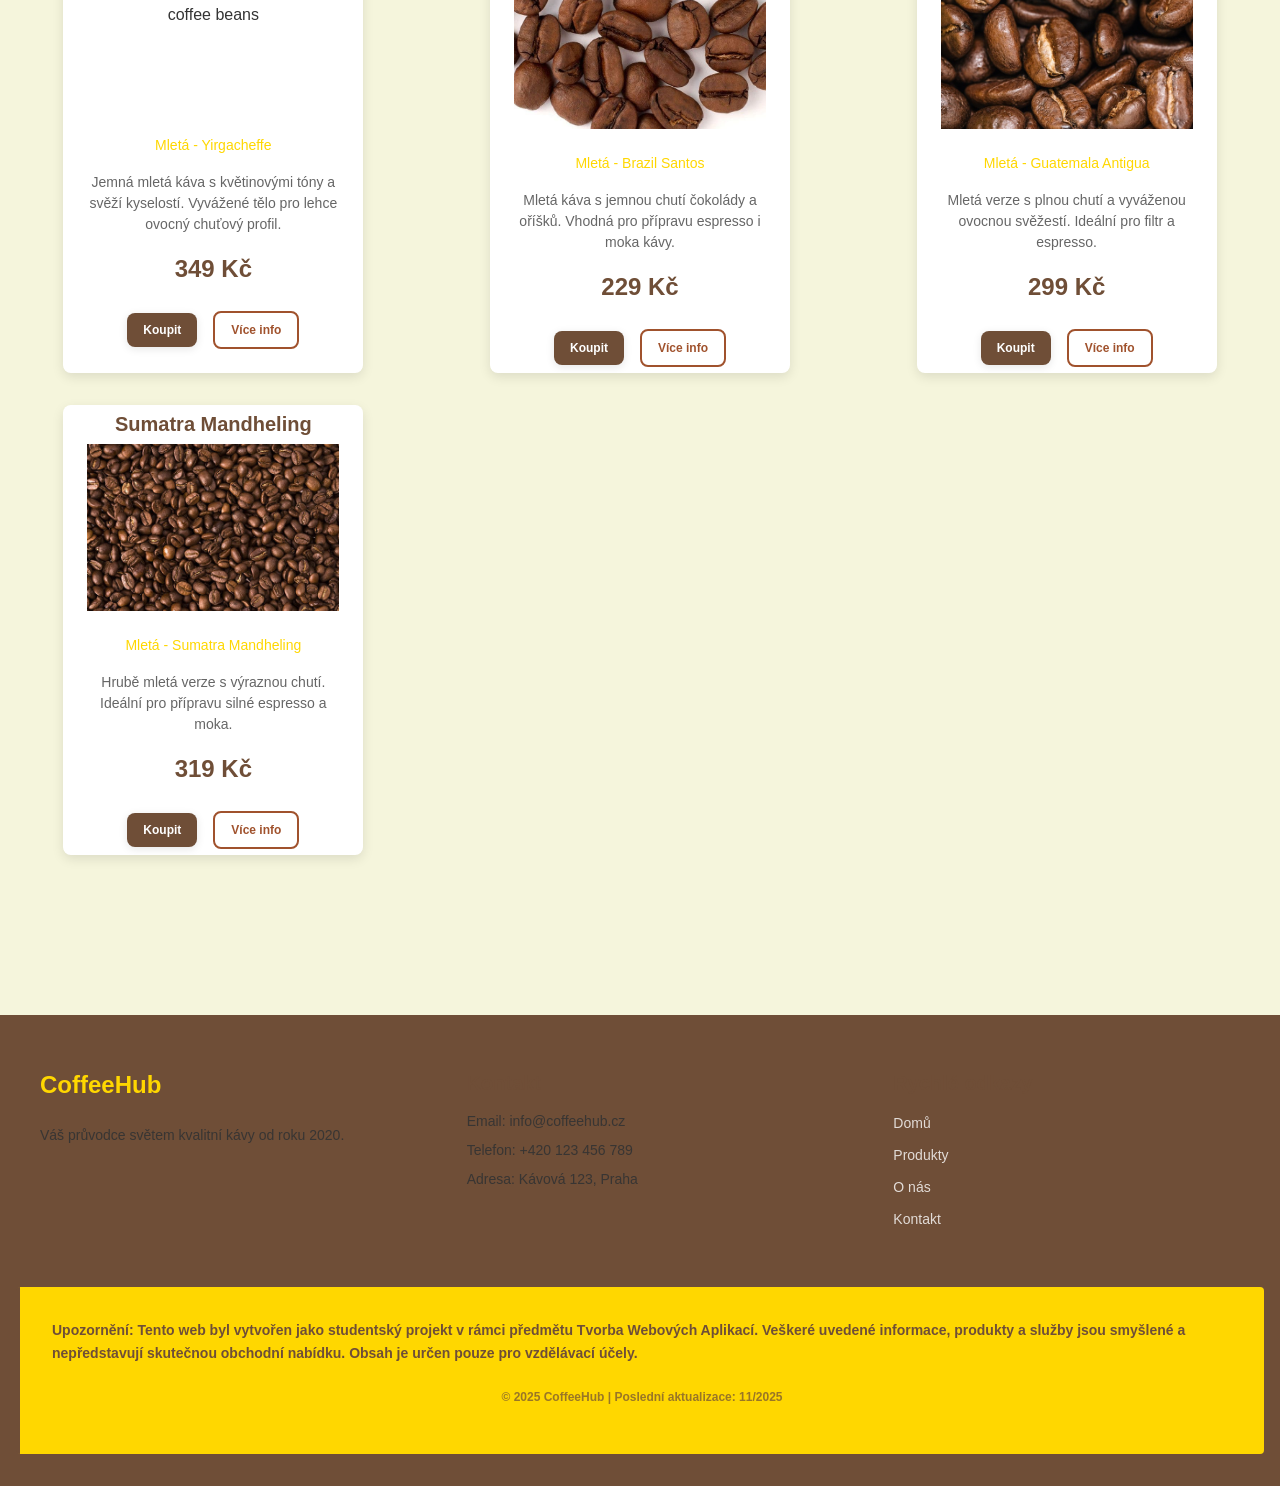
==== commit 5c38af7a: "final asi?" ====
--- a/products.html
+++ b/products.html
@@ -30,7 +30,7 @@
         </label>
 
         <nav class="nav">
-            <ul class="nav__list flex-column flex-center">
+            <ul class="nav__list flex-center">
                 <li class="nav__item"><a href="index.html" class="nav__link">Domů</a></li>
                 <li class="nav__item"><a href="products.html" class="nav__link nav__link--active">Produkty</a></li>
                 <li class="nav__item"><a href="index.html#o-nas" class="nav__link">O nás</a></li>
--- a/css/layout.css
+++ b/css/layout.css
@@ -40,7 +40,8 @@
 }
 
 .nav__list {
-    
+    display: flex;
+    flex-direction: column;
     gap: var(--space-sm);
     list-style: none;
     
--- a/css/utilities.css
+++ b/css/utilities.css
@@ -8,7 +8,7 @@
 
 .w-full { width: 100%; }
 
-.image-cover{object-fit: cover};
+.image-cover{object-fit: cover}
 
 
 .hide-small { display: none; }
@@ -25,7 +25,7 @@
 }
 
 @media (min-width: 769px) {
-
+    
 
 }
 
